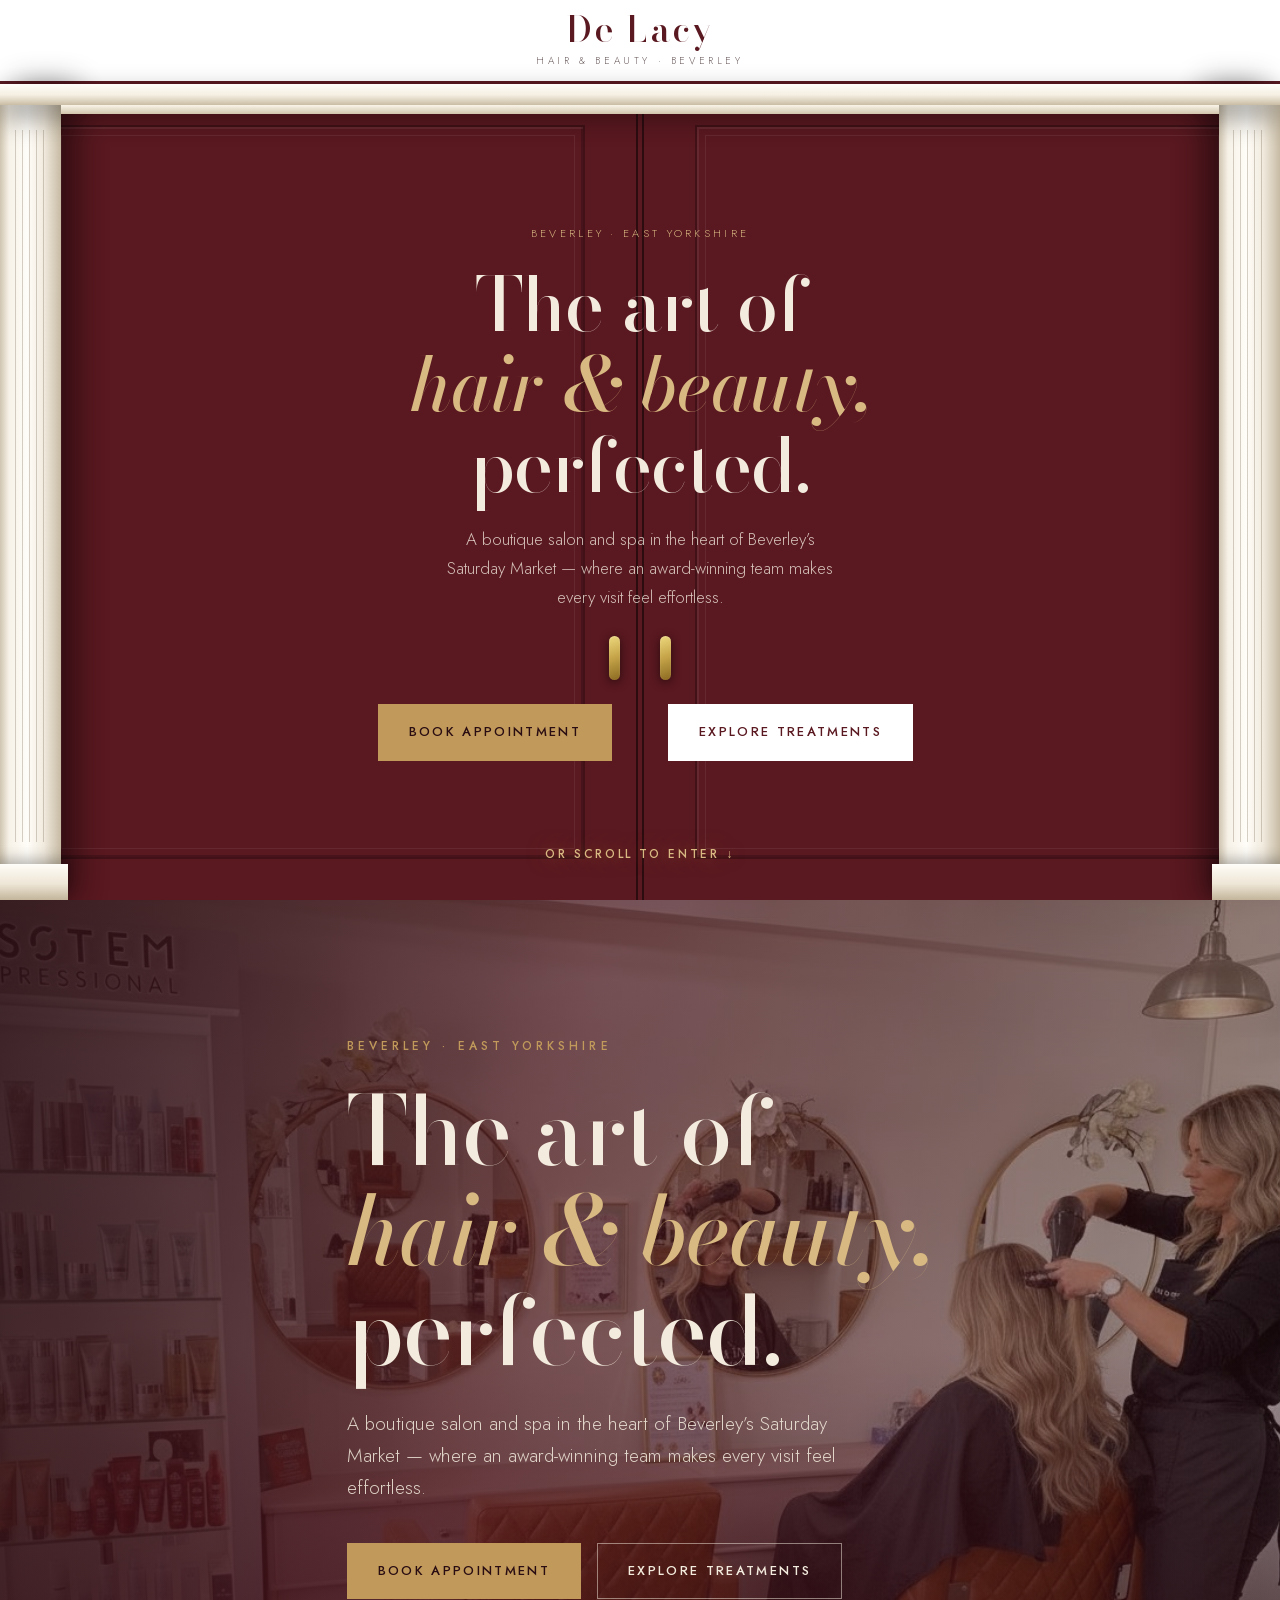
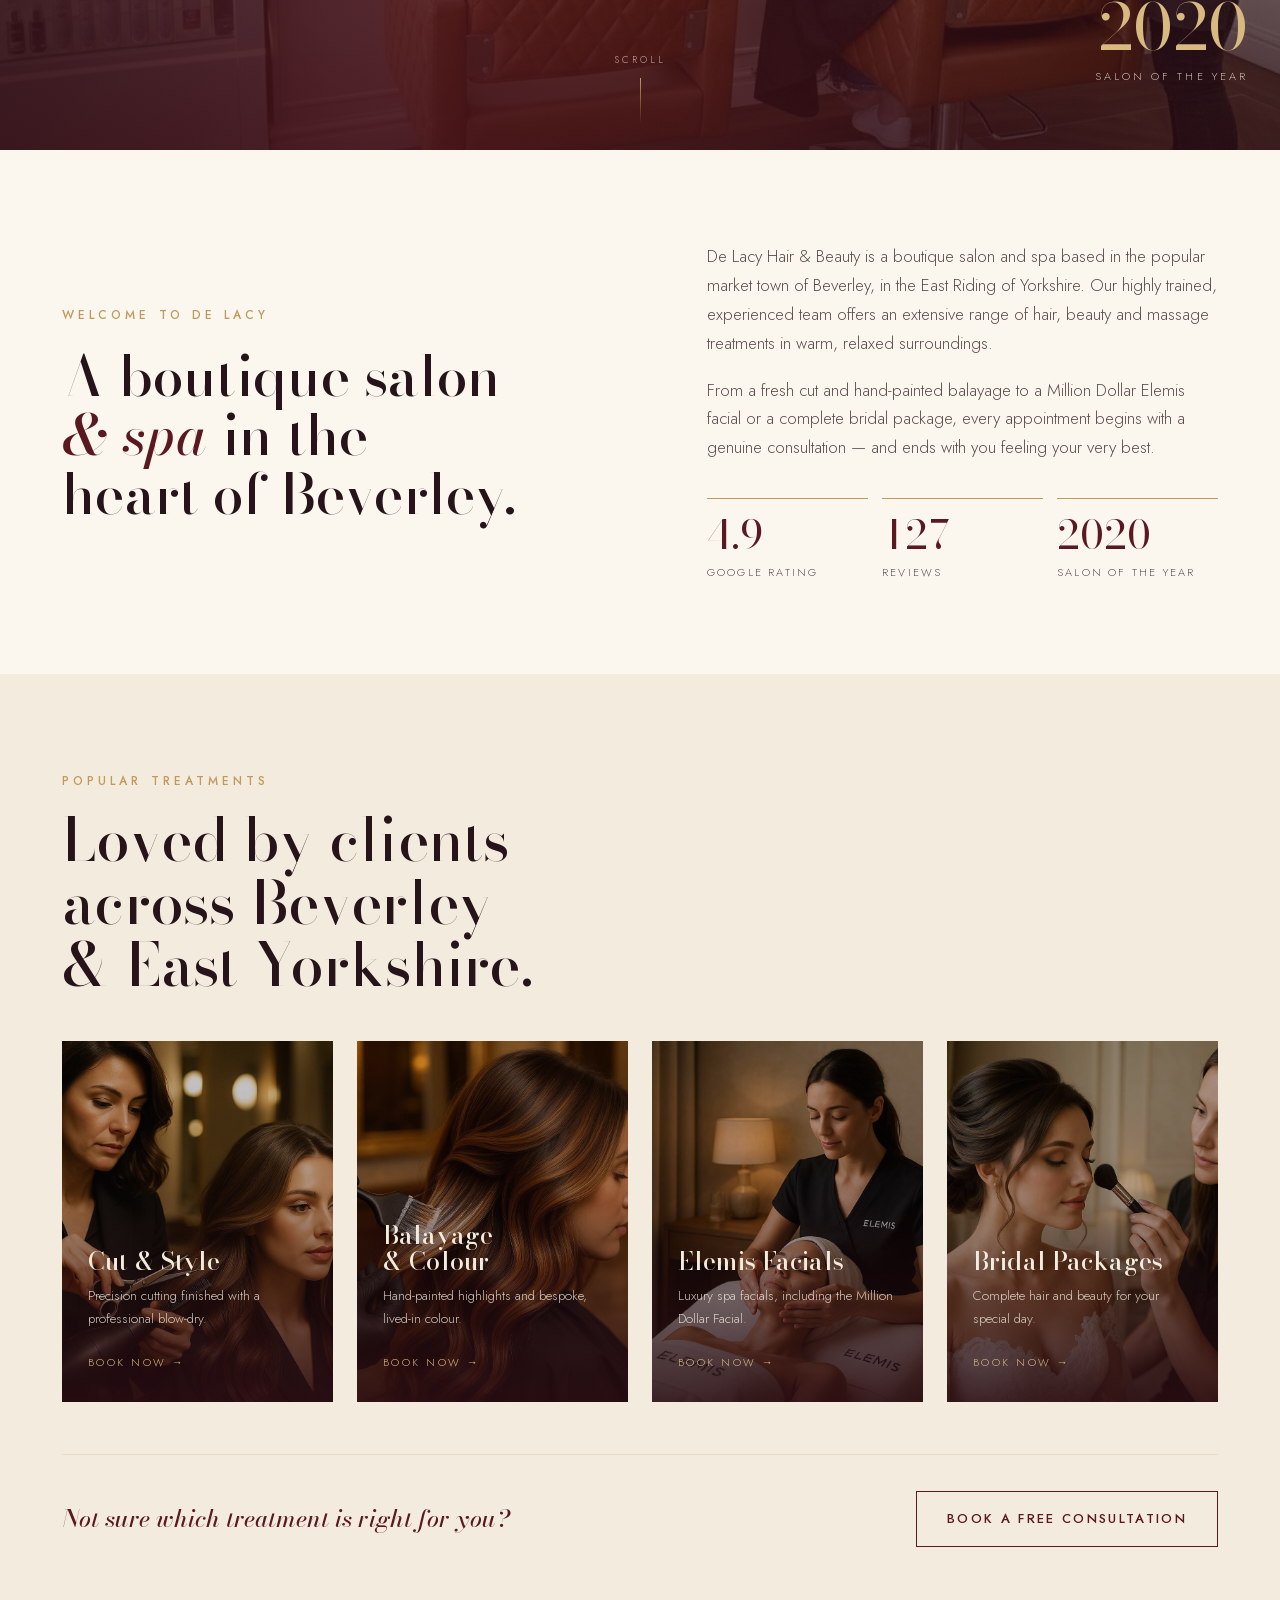
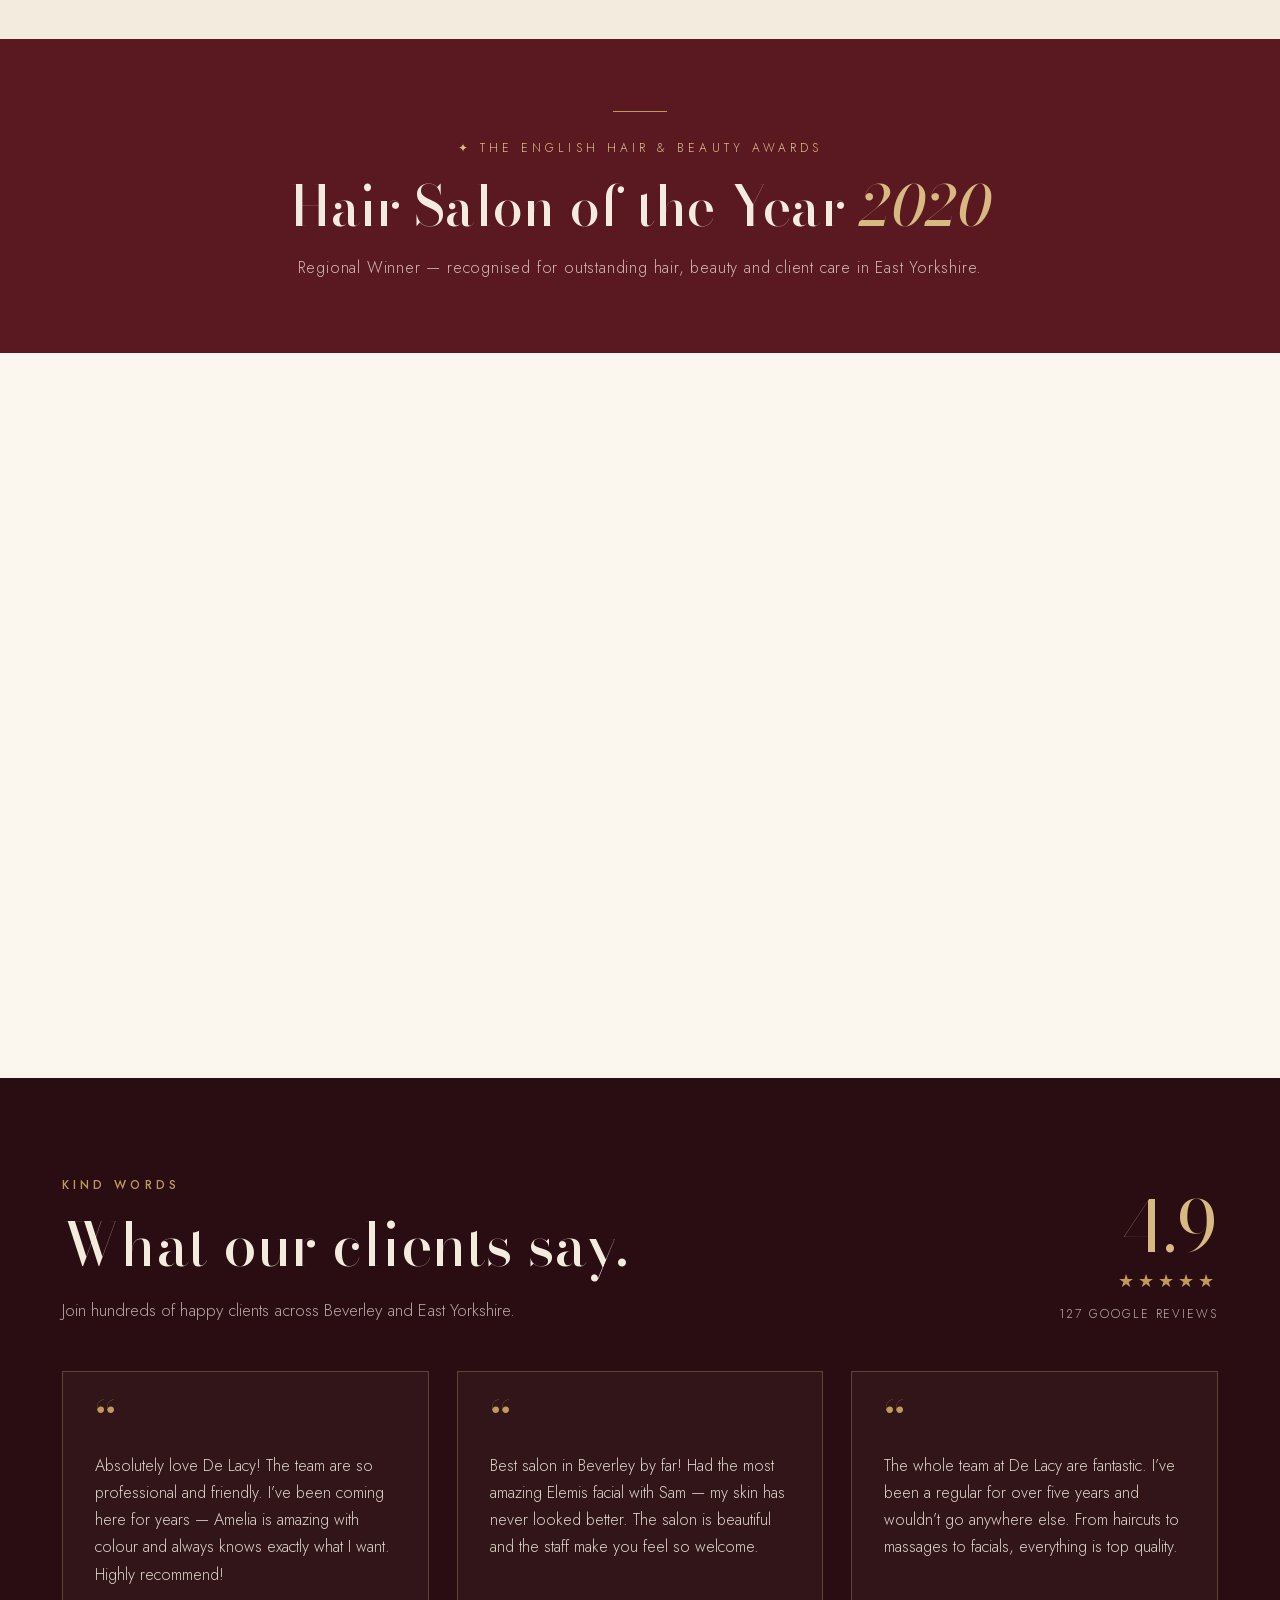
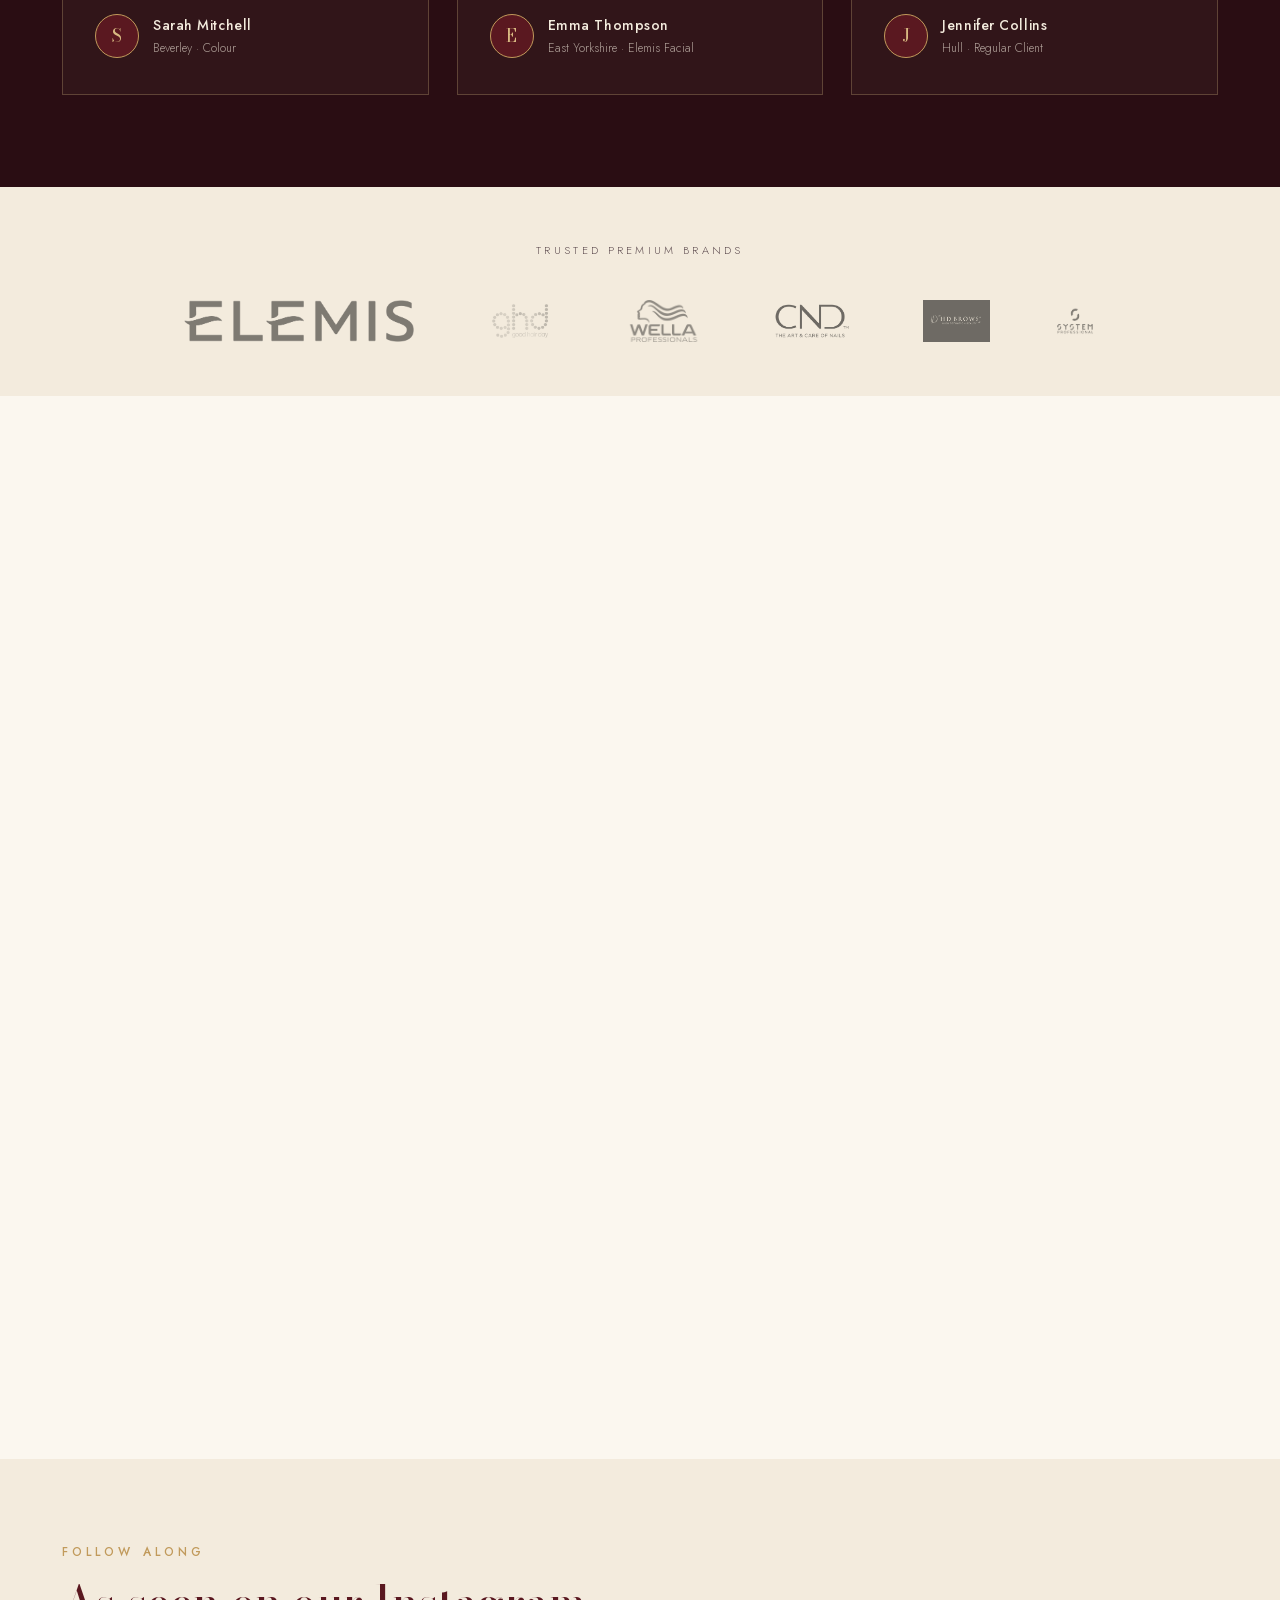
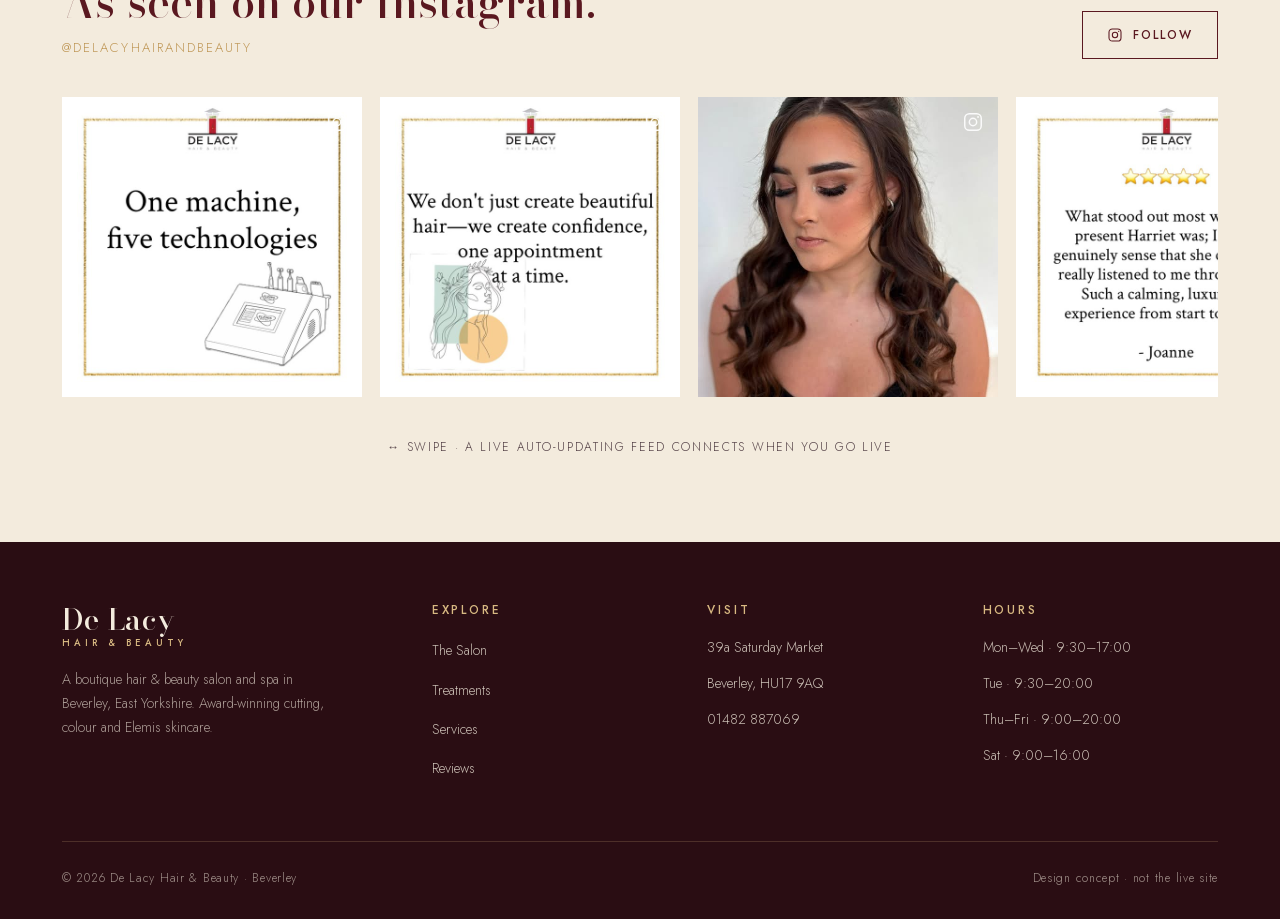
==== index.html @ 59337830 "Door intro: white doorcase + scroll-scrubbed opening Add a painted timber doorcase around the entran" ====
<!DOCTYPE html>
<html lang="en">
<head>
<meta charset="utf-8">
<meta name="viewport" content="width=device-width, initial-scale=1">
<meta name="robots" content="noindex, nofollow">
<title>De Lacy — Award-Winning Hair &amp; Beauty Salon in Beverley</title>
<meta name="description" content="De Lacy Hair & Beauty is a boutique salon and spa in Beverley, East Yorkshire — award-winning cutting, colour, Elemis facials, massage and bridal.">
<link rel="icon" type="image/svg+xml" href="data:image/svg+xml,%3Csvg xmlns='http://www.w3.org/2000/svg' viewBox='0 0 64 64'%3E%3Crect width='64' height='64' rx='8' fill='%235a1820'/%3E%3Ctext x='32' y='46' font-family='Georgia%2C serif' font-size='32' font-weight='500' fill='%23f3ebdd' text-anchor='middle' letter-spacing='1'%3EDL%3C/text%3E%3C/svg%3E">
<link rel="stylesheet" href="fonts.css">
<!-- Analytics: paste the salon's GA4 Measurement ID below to go live. Book-click events fire regardless. -->
<script>
  window.GA_MEASUREMENT_ID = ""; /* e.g. "G-XXXXXXXXXX" */
  window.dataLayer = window.dataLayer || [];
  function gtag(){dataLayer.push(arguments);}
  if (window.GA_MEASUREMENT_ID){
    var s=document.createElement('script');s.async=true;
    s.src='https://www.googletagmanager.com/gtag/js?id='+window.GA_MEASUREMENT_ID;
    document.head.appendChild(s);
    gtag('js', new Date()); gtag('config', window.GA_MEASUREMENT_ID);
  }
</script>
<style>
:root{
  --wine:#5a1820;
  --wine-deep:#2a0d13;
  --wine-mid:#47141b;
  --ivory:#f3ebdd;
  --ivory-deep:#e9dcc8;
  --gold:#c19a5b;
  --gold-soft:#d8b982;
  --rose:#cf9f95;
  --ink:#26141a;
  --ink-soft:#5c4a4e;
  --paper:#fbf7ef;
  --serif:"Bodoni Moda", Georgia, serif;
  --sans:"Jost", "Helvetica Neue", Arial, sans-serif;
  --wrap:1220px;
}
*{box-sizing:border-box;margin:0;padding:0}
html{scroll-behavior:smooth}
body{
  font-family:var(--sans);
  background:var(--paper);
  color:var(--ink);
  font-weight:300;
  line-height:1.7;
  -webkit-font-smoothing:antialiased;
  overflow-x:hidden;
}
img{display:block;max-width:100%}
a{color:inherit;text-decoration:none}
h1,h2,h3,h4{font-family:var(--serif);font-weight:500;line-height:1.06;text-wrap:balance;letter-spacing:.005em}
.wrap{max-width:var(--wrap);margin:0 auto;padding:0 32px}
.eyebrow{font-family:var(--sans);font-weight:500;font-size:12px;letter-spacing:.34em;text-transform:uppercase;color:var(--gold)}
.rule{width:54px;height:1px;background:var(--gold);border:0}
.btn{
  display:inline-flex;align-items:center;gap:.6em;font-family:var(--sans);font-weight:500;
  font-size:13px;letter-spacing:.18em;text-transform:uppercase;padding:16px 30px;cursor:pointer;
  border:1px solid var(--gold);transition:transform .35s ease,background .35s ease,color .35s ease,box-shadow .35s ease;
}
.btn:hover{transform:translateY(-3px);box-shadow:0 14px 30px rgba(42,13,19,.22)}
.btn-gold{background:var(--gold);color:var(--wine-deep);border-color:var(--gold)}
.btn-gold:hover{background:var(--gold-soft)}
.btn-ghost{background:transparent;color:var(--ivory);border-color:rgba(243,235,221,.5)}
.btn-ghost:hover{background:rgba(243,235,221,.1);border-color:var(--ivory)}
.btn-wine{background:transparent;color:var(--wine);border-color:var(--wine)}
.btn-wine:hover{background:var(--wine);color:var(--ivory)}

/* announcement */
.topbar{background:var(--wine-deep);color:var(--ivory);font-size:12px;letter-spacing:.16em;text-transform:uppercase;font-weight:400}
.topbar .wrap{display:flex;align-items:center;justify-content:space-between;height:40px;gap:20px;max-width:none}
.topbar .award{display:flex;align-items:center;gap:10px;color:var(--gold-soft);background:none;padding:0;text-align:left}
.topbar .sep{color:rgba(243,235,221,.35);font-size:10px}
.topbar a{color:var(--ivory);transition:color .3s}
.topbar a:hover{color:var(--gold-soft)}
.topbar .star{color:var(--gold)}
.topbar .award-short{display:none}

/* nav */
.nav{position:fixed;top:40px;left:0;right:0;z-index:60;transition:top .3s ease,background .4s ease,box-shadow .4s ease,padding .4s ease}
.nav .wrap{display:flex;align-items:center;justify-content:space-between;padding-top:22px;padding-bottom:22px;transition:padding .4s ease}
.brand{display:flex;flex-direction:column;line-height:1;color:var(--ivory);transition:color .4s ease}
.brand .name{font-family:var(--serif);font-weight:500;font-size:30px;letter-spacing:.02em}
.brand .sub{font-family:var(--sans);font-weight:500;font-size:9.5px;letter-spacing:.42em;text-transform:uppercase;margin-top:5px;color:var(--gold-soft)}
.nav-links{display:flex;align-items:center;gap:34px;list-style:none}
.nav-links a{font-family:var(--sans);font-weight:400;font-size:13px;letter-spacing:.14em;text-transform:uppercase;color:var(--ivory);position:relative;padding:4px 0;transition:color .3s}
.nav-links a::after{content:"";position:absolute;left:0;bottom:-2px;width:0;height:1px;background:var(--gold);transition:width .35s ease}
.nav-links a:hover{color:var(--gold-soft)}
.nav-links a:hover::after{width:100%}
.nav .book{padding:12px 24px;font-size:12px}
.nav.scrolled{top:0;background:var(--wine);box-shadow:0 8px 30px rgba(42,13,19,.28)}
.nav.scrolled .wrap{padding-top:14px;padding-bottom:14px}
.nav.scrolled .brand .name{font-size:24px}
.burger{display:none;flex-direction:column;gap:5px;background:none;border:0;cursor:pointer;padding:8px}
.burger span{width:26px;height:2px;background:var(--ivory);transition:.3s}

/* hero */
.hero{position:relative;min-height:100vh;display:flex;align-items:center;color:var(--ivory);overflow:hidden}
.hero-bg{position:absolute;inset:0;z-index:0}
/* no ken-burns: the door swing is the entrance, and a mid-zoom hero
   would not line up with the static backdrop behind the doors */
.hero-bg img{width:100%;height:100%;object-fit:cover}
.hero-bg::after{content:"";position:absolute;inset:0;background:
  linear-gradient(105deg, rgba(42,13,19,.9) 0%, rgba(74,20,27,.72) 40%, rgba(42,13,19,.35) 100%),
  linear-gradient(0deg, rgba(42,13,19,.7), rgba(42,13,19,0) 45%)}
.hero .wrap{position:relative;z-index:2;padding-top:120px;padding-bottom:90px}
.hero-inner{max-width:760px}
.hero .eyebrow{opacity:0;animation:up .9s .2s ease forwards}
.hero h1{font-size:clamp(46px,7.4vw,104px);font-weight:500;margin:22px 0 8px;letter-spacing:-.01em}
.hero h1 .it{font-style:italic;color:var(--gold-soft)}
.hero h1 span{display:block;opacity:0;animation:up 1s ease forwards}
.hero h1 span:nth-child(1){animation-delay:.35s}
.hero h1 span:nth-child(2){animation-delay:.5s}
.hero h1 span:nth-child(3){animation-delay:.65s}
.hero p.lead{font-size:19px;font-weight:300;max-width:520px;color:rgba(243,235,221,.86);margin-top:26px;opacity:0;animation:up 1s .85s ease forwards}
.hero-cta{display:flex;gap:16px;flex-wrap:wrap;margin-top:38px;opacity:0;animation:up 1s 1s ease forwards}
.hero-badge{position:absolute;right:0;bottom:64px;z-index:2;text-align:right;opacity:0;animation:up 1s 1.2s ease forwards}
.hero-badge .yr{font-family:var(--serif);font-size:64px;color:var(--gold-soft);line-height:1}
.hero-badge .lb{font-size:11px;letter-spacing:.28em;text-transform:uppercase;color:rgba(243,235,221,.8);margin-top:8px}
.scrollcue{position:absolute;left:50%;bottom:26px;transform:translateX(-50%);z-index:2;font-size:10px;letter-spacing:.3em;text-transform:uppercase;color:rgba(243,235,221,.7);display:flex;flex-direction:column;align-items:center;gap:10px}
.scrollcue i{width:1px;height:46px;background:linear-gradient(var(--gold),transparent);animation:pulse 2s infinite}
@keyframes up{from{opacity:0;transform:translateY(26px)}to{opacity:1;transform:none}}
@keyframes pulse{0%,100%{opacity:.3}50%{opacity:1}}

/* reveal */
.reveal{opacity:0;transform:translateY(34px);transition:opacity .9s cubic-bezier(.2,.7,.2,1),transform .9s cubic-bezier(.2,.7,.2,1)}
.reveal.in{opacity:1;transform:none}

/* sections */
section{position:relative}
.section{padding:92px 0}
.section-head{max-width:640px}
.section-head .eyebrow{display:inline-block;margin-bottom:18px}
.section-head h2{font-size:clamp(34px,4.6vw,60px)}
.section-head p{margin-top:20px;color:var(--ink-soft);font-size:17px}

/* intro */
.intro{background:var(--paper)}
.intro-grid{display:grid;grid-template-columns:1.05fr .95fr;gap:80px;align-items:center}
.intro-lead h2{font-size:clamp(32px,4.4vw,56px)}
.intro-lead h2 .it{font-style:italic;color:var(--wine)}
.intro-body p{color:var(--ink-soft);font-size:17px}
.intro-body p+p{margin-top:18px}
.stats{display:flex;gap:14px;margin-top:36px;flex-wrap:wrap}
.stat{flex:1;min-width:120px;border-top:1px solid var(--gold);padding-top:16px}
.stat .n{font-family:var(--serif);font-size:40px;color:var(--wine);line-height:1;font-variant-numeric:tabular-nums}
.stat .l{font-size:11px;letter-spacing:.2em;text-transform:uppercase;color:var(--ink-soft);margin-top:8px}

/* treatments */
.treatments{background:var(--ivory)}
.treat-grid{display:grid;grid-template-columns:repeat(4,1fr);gap:24px;margin-top:44px}
.tcard{position:relative;overflow:hidden;background:var(--wine-deep);aspect-ratio:3/4;display:flex;align-items:flex-end;color:var(--ivory)}
.tcard img{position:absolute;inset:0;width:100%;height:100%;object-fit:cover;transition:transform 1.1s cubic-bezier(.2,.7,.2,1),filter .6s;filter:brightness(.82)}
.tcard::after{content:"";position:absolute;inset:0;background:linear-gradient(0deg,rgba(42,13,19,.86) 0%,rgba(42,13,19,.15) 55%,rgba(42,13,19,.05) 100%)}
.tcard:hover img{transform:scale(1.07);filter:brightness(.92)}
.tcard .tc-body{position:relative;z-index:2;padding:28px 26px;width:100%}
.tcard h3{font-size:25px;font-weight:500}
.tcard p{font-size:13.5px;color:rgba(243,235,221,.8);margin:10px 0 16px;font-weight:300}
.tcard .more{font-size:11px;letter-spacing:.22em;text-transform:uppercase;color:var(--gold-soft);display:inline-flex;align-items:center;gap:8px;transition:gap .3s}
.tcard:hover .more{gap:14px}
.treat-foot{margin-top:52px;display:flex;align-items:center;justify-content:space-between;gap:24px;flex-wrap:wrap;border-top:1px solid var(--ivory-deep);padding-top:36px}
.treat-foot p{font-family:var(--serif);font-style:italic;font-size:24px;color:var(--wine)}

/* award band */
.award{background:var(--wine);color:var(--ivory);text-align:center;padding:72px 0}
.award .rule{margin:0 auto 26px}
.award .trophy{font-size:12px;letter-spacing:.34em;text-transform:uppercase;color:var(--gold-soft)}
.award h2{font-size:clamp(30px,4.4vw,54px);margin:20px auto 18px;max-width:900px}
.award h2 .it{font-style:italic;color:var(--gold-soft)}
.award .sub{color:rgba(243,235,221,.78);letter-spacing:.05em}

/* services menu */
.menu{background:var(--paper)}
.menu-grid{display:grid;grid-template-columns:repeat(3,1fr);gap:56px;margin-top:60px}
.mcol h3{font-size:26px;color:var(--wine);padding-bottom:18px;border-bottom:1px solid var(--gold)}
.mcol ul{list-style:none;margin-top:22px;display:flex;flex-direction:column;gap:16px}
.mcol li{display:flex;justify-content:space-between;gap:16px;align-items:baseline;font-size:15.5px;color:var(--ink)}
.mcol li span:first-child{font-weight:400}
.mcol li .desc{color:var(--ink-soft);font-size:13px;font-weight:300;text-align:right;max-width:180px}

/* reviews */
.reviews{background:var(--wine-deep);color:var(--ivory);overflow:hidden}
.reviews .section-head p{color:rgba(243,235,221,.7)}
.rev-top{display:flex;justify-content:space-between;align-items:flex-end;gap:30px;flex-wrap:wrap}
.rating{text-align:right;flex-shrink:0}
.rating .score{font-family:var(--serif);font-size:70px;color:var(--gold-soft);line-height:1;font-variant-numeric:tabular-nums}
.rating .stars{color:var(--gold);letter-spacing:4px;font-size:18px;margin-top:4px}
.rating .from{font-size:12px;letter-spacing:.16em;text-transform:uppercase;color:rgba(243,235,221,.7);margin-top:8px}
.rev-grid{display:grid;grid-template-columns:repeat(3,1fr);gap:28px;margin-top:46px}
.review{border:1px solid rgba(216,185,130,.28);padding:36px 32px;background:rgba(243,235,221,.03);display:flex;flex-direction:column}
.review .q{font-family:var(--serif);font-size:52px;color:var(--gold);line-height:.5;height:26px}
.review p{font-size:16px;color:rgba(243,235,221,.9);font-weight:300;flex:1;margin-top:18px}
.review .who{margin-top:26px;display:flex;align-items:center;gap:14px}
.review .who .init{width:44px;height:44px;border-radius:50%;background:var(--wine);border:1px solid var(--gold);display:flex;align-items:center;justify-content:center;font-family:var(--serif);color:var(--gold-soft);font-size:18px}
.review .who .nm{font-weight:500;font-size:14px;letter-spacing:.04em}
.review .who .mt{font-size:12px;color:rgba(243,235,221,.6)}

/* brands */
.brands{background:var(--ivory);padding:54px 0}
.brands .lbl{text-align:center;font-size:11px;letter-spacing:.3em;text-transform:uppercase;color:var(--ink-soft);margin-bottom:40px}
.brand-row{display:flex;align-items:center;justify-content:center;gap:64px;flex-wrap:wrap}
.brand-row img{height:42px;width:auto;object-fit:contain;filter:grayscale(1);opacity:.55;transition:opacity .4s,filter .4s;mix-blend-mode:multiply}
.brand-row img:hover{filter:grayscale(0);opacity:1}

/* visit */
.visit{background:var(--paper)}
.visit-grid{display:grid;grid-template-columns:1fr 1fr;gap:0;border:1px solid var(--ivory-deep)}
.visit-info{padding:64px}
.visit-info h2{font-size:clamp(30px,4vw,50px);color:var(--wine)}
.hours{margin-top:34px;display:flex;flex-direction:column;gap:0}
.hours .row{display:flex;justify-content:space-between;padding:13px 0;border-bottom:1px solid var(--ivory-deep);font-size:15px}
.hours .row .d{font-weight:400}
.hours .row .t{color:var(--ink-soft);font-variant-numeric:tabular-nums}
.hours .row.closed .t{color:var(--rose)}
.contact-line{display:flex;gap:34px;flex-wrap:wrap;margin:30px 0 34px}
.contact-line .ci .k{font-size:11px;letter-spacing:.2em;text-transform:uppercase;color:var(--gold);margin-bottom:6px}
.contact-line .ci .v{font-size:16px}
.visit-map{position:relative;min-height:420px;overflow:hidden}
.visit-map img{position:absolute;inset:0;width:100%;height:100%;object-fit:cover;filter:saturate(.85)}
.visit-map .pin{position:absolute;inset:0;background:linear-gradient(0deg,rgba(42,13,19,.12),transparent 40%)}

/* footer */
.footer{background:var(--wine-deep);color:var(--ivory);padding:62px 0 30px}
.foot-grid{display:grid;grid-template-columns:1.4fr 1fr 1fr 1fr;gap:40px}
.footer .brand .name{color:var(--ivory)}
.footer .fdesc{color:rgba(243,235,221,.65);font-size:14px;max-width:280px;margin-top:20px}
.footer h4{font-family:var(--sans);font-weight:500;font-size:12px;letter-spacing:.24em;text-transform:uppercase;color:var(--gold-soft);margin-bottom:20px}
.footer ul{list-style:none;display:flex;flex-direction:column;gap:12px}
.footer ul a,.footer .fcontact div{font-size:14px;color:rgba(243,235,221,.8);transition:color .3s}
.footer ul a:hover{color:var(--gold-soft)}
.footer .fcontact div{margin-bottom:12px}
.foot-bottom{margin-top:60px;padding-top:26px;border-top:1px solid rgba(216,185,130,.2);display:flex;justify-content:space-between;gap:16px;flex-wrap:wrap;font-size:12px;letter-spacing:.06em;color:rgba(243,235,221,.55)}

/* mobile drawer */
.drawer{position:fixed;inset:0;z-index:80;background:var(--wine-deep);display:flex;flex-direction:column;align-items:center;justify-content:center;gap:26px;transform:translateY(-100%);transition:transform .5s cubic-bezier(.7,0,.2,1);visibility:hidden}
.drawer.open{transform:none;visibility:visible}
.drawer a{font-family:var(--serif);font-size:30px;color:var(--ivory)}
.drawer a:hover{color:var(--gold-soft)}
.drawer .close{position:absolute;top:26px;right:28px;background:none;border:0;color:var(--ivory);font-size:34px;cursor:pointer;line-height:1}

@media(max-width:1024px){
  .intro-grid{grid-template-columns:1fr;gap:44px}
  .treat-grid{grid-template-columns:repeat(2,1fr)}
  .menu-grid{grid-template-columns:1fr;gap:40px}
  .rev-grid{grid-template-columns:1fr;max-width:560px}
  .visit-grid{grid-template-columns:1fr}
  .visit-map{min-height:320px}
  .foot-grid{grid-template-columns:1fr 1fr}
  .hero-badge{display:none}
}
@media(max-width:760px){
  .wrap{padding:0 22px}
  .section{padding:66px 0}
  .award{padding:58px 0}
  .treat-grid{margin-top:32px}
  .rev-grid{margin-top:34px}
  .menu-grid{margin-top:38px;gap:34px}
  .nav-links{display:none}
  .nav .book{display:none}
  .burger{display:flex}
  .topbar .wrap{height:40px;gap:12px}
  .topbar .award-full{display:none}
  .topbar .award-short{display:inline}
  .topbar .sep{display:none}
  .topbar .phone{display:none}
  .treat-grid{grid-template-columns:1fr;gap:18px}
  .tcard{aspect-ratio:4/3}
  .visit-info{padding:40px 26px}
  .rev-top{flex-direction:column;align-items:flex-start}
  .rating{text-align:left}
  .foot-grid{grid-template-columns:1fr 1fr;gap:32px}
  .hero .wrap{padding-top:150px}
}
/* instagram */
.insta{background:var(--ivory);padding:78px 0 84px;overflow:hidden}
.insta-head{display:flex;align-items:flex-end;justify-content:space-between;gap:24px;flex-wrap:wrap;margin-bottom:38px}
.insta-head h2{font-size:clamp(28px,3.6vw,44px);color:var(--wine)}
.insta-head .handle{display:block;font-size:13px;letter-spacing:.16em;text-transform:uppercase;color:var(--gold);margin-top:12px}
.insta-follow{display:inline-flex;align-items:center;gap:10px;font-size:12px;letter-spacing:.16em;text-transform:uppercase;font-weight:500;color:var(--wine);border:1px solid var(--wine);padding:13px 24px;transition:.35s}
.insta-follow:hover{background:var(--wine);color:var(--ivory);transform:translateY(-3px)}
.insta-track{display:flex;gap:18px;overflow-x:auto;scroll-snap-type:x mandatory;padding-bottom:14px;-webkit-overflow-scrolling:touch;scrollbar-width:none}
.insta-track::-webkit-scrollbar{display:none}
.ig-tile{position:relative;flex:0 0 300px;aspect-ratio:1;scroll-snap-align:start;overflow:hidden;background:var(--wine-deep)}
.ig-tile img{width:100%;height:100%;object-fit:cover;transition:transform 1s cubic-bezier(.2,.7,.2,1)}
.ig-tile:hover img{transform:scale(1.07)}
.ig-tile .ig-ov{position:absolute;inset:0;background:rgba(42,13,19,.55);color:var(--ivory);display:flex;align-items:center;justify-content:center;gap:22px;opacity:0;transition:opacity .35s;font-size:15px;font-weight:500;letter-spacing:.04em}
.ig-tile:hover .ig-ov{opacity:1}
.ig-tile .ig-ov span{display:inline-flex;align-items:center;gap:7px}
.ig-glyph{position:absolute;top:14px;right:14px;width:22px;height:22px;opacity:.9}
.insta-hint{text-align:center;font-size:12px;letter-spacing:.14em;text-transform:uppercase;color:var(--ink-soft);margin-top:26px}

/* floating booking */
.fab{position:fixed;right:26px;bottom:26px;z-index:70;display:inline-flex;align-items:center;gap:10px;background:var(--gold);color:var(--wine-deep);font-family:var(--sans);font-weight:500;font-size:13px;letter-spacing:.16em;text-transform:uppercase;padding:16px 26px;box-shadow:0 12px 34px rgba(42,13,19,.34);opacity:0;transform:translateY(24px);pointer-events:none;transition:opacity .4s ease,transform .4s ease,background .3s}
.fab.show{opacity:1;transform:none;pointer-events:auto}
.fab:hover{background:var(--gold-soft)}
.fab svg{width:17px;height:17px}
.mobile-bar{position:fixed;left:0;right:0;bottom:0;z-index:70;display:none;grid-template-columns:1fr 1fr;background:var(--wine-deep);box-shadow:0 -6px 24px rgba(42,13,19,.3);transform:translateY(100%);transition:transform .4s ease}
.mobile-bar.show{transform:none}
.mobile-bar a{display:flex;align-items:center;justify-content:center;gap:9px;padding:16px 8px;font-size:13px;letter-spacing:.14em;text-transform:uppercase;font-weight:500;color:var(--ivory)}
.mobile-bar a.book{background:var(--gold);color:var(--wine-deep)}
.mobile-bar a svg{width:16px;height:16px}

@media(max-width:760px){
  .fab{display:none}
  .mobile-bar{display:grid}
  .insta{padding:60px 0 70px}
  .ig-tile{flex-basis:240px}
}
@media(prefers-reduced-motion:reduce){
  *{animation:none!important}
  .reveal{opacity:1;transform:none;transition:none}
  .hero-bg img{transform:none}
}

/* ── DOOR INTRO ─────────────────────── */
#door-intro{position:fixed;inset:0;z-index:200;overflow:hidden;cursor:pointer;user-select:none;--jw:clamp(42px,4.8vw,72px)}
/* scroll stage — gives the door swing its scroll distance (0.9 screens) */
#di-stage{height:90vh}
/* offset by the 40px topbar so this box matches .hero exactly — otherwise the
   backdrop and the real hero are 40px apart and ghost during the final cross-fade */
.di-bg{position:absolute;top:40px;left:0;right:0;bottom:-40px;z-index:0;background:url(images/hero.jpg) center/cover no-repeat}
/* must stay identical to .hero-bg::after or the hand-off flickers */
.di-bg::after{content:"";position:absolute;inset:0;background:
  linear-gradient(105deg, rgba(42,13,19,.9) 0%, rgba(74,20,27,.72) 40%, rgba(42,13,19,.35) 100%),
  linear-gradient(0deg, rgba(42,13,19,.7), rgba(42,13,19,0) 45%)}
/* white transom */
.di-transom{position:absolute;top:0;left:0;right:0;height:84px;z-index:5;background:#fff;display:flex;align-items:center;justify-content:center;flex-direction:column;gap:4px;border-bottom:3px solid var(--wine);pointer-events:none}
.di-transom-name{font-family:var(--serif);font-size:clamp(22px,2.8vw,36px);font-weight:500;letter-spacing:.06em;color:var(--wine);line-height:1}
.di-transom-sub{font-family:var(--sans);font-size:10px;letter-spacing:.36em;text-transform:uppercase;color:#6b5c5c}
/* door panels */
/* no transition — scroll position drives the transform every frame */
.di-door{position:absolute;top:84px;height:calc(100% - 84px);z-index:2;width:50%;background:var(--wine);will-change:transform,filter}
.di-door-l{left:0;transform-origin:left center;border-right:4px solid rgba(0,0,0,.5)}
.di-door-r{right:0;transform-origin:right center;border-left:4px solid rgba(0,0,0,.5)}
/* door edge molding */
.di-face{position:absolute;inset:5% 8%;border:2px solid rgba(0,0,0,.28);box-shadow:inset 2px 2px 0 rgba(255,255,255,.07),inset -2px -2px 0 rgba(0,0,0,.2);pointer-events:none}
.di-face::after{content:'';position:absolute;inset:8px;border:1px solid rgba(255,255,255,.07)}
/* door handle — top set by JS to sit in the gap between paragraph and buttons */
.di-knob{position:absolute;top:65%;width:11px;height:44px;border-radius:6px;background:linear-gradient(160deg,#edd87e 0%,#c9a84c 45%,#8b6a22 100%);box-shadow:0 2px 10px rgba(0,0,0,.55),inset 0 1px 2px rgba(255,255,255,.2);transform:translateY(-50%);pointer-events:none}
.di-door-l .di-knob{right:16px}
.di-door-r .di-knob{left:16px}
/* painted timber doorcase — jambs down each side, moulded cornice over the top */
.di-jamb{position:absolute;top:84px;bottom:0;z-index:6;width:var(--jw);pointer-events:none;
  background:linear-gradient(90deg,#cfc4b0 0%,#f7f2e8 15%,#fffdf8 45%,#f1eade 72%,#c7bba4 100%)}
.di-jamb-l{left:0;box-shadow:16px 0 30px rgba(0,0,0,.45)}
.di-jamb-r{right:0;box-shadow:-16px 0 30px rgba(0,0,0,.45)}
.di-jamb::before{content:'';position:absolute;left:24%;right:24%;top:46px;bottom:58px;
  background:repeating-linear-gradient(90deg,rgba(116,100,78,.3) 0 1px,transparent 1px 7px)}
.di-jamb::after{content:'';position:absolute;left:-7px;right:-7px;bottom:0;height:36px;
  background:linear-gradient(#fffdf8,#eee6d6 55%,#c3b59b);box-shadow:0 -5px 14px rgba(0,0,0,.28)}
.di-cornice{position:absolute;top:84px;left:0;right:0;height:21px;z-index:7;pointer-events:none;
  background:linear-gradient(#fffdf8 0%,#f5efe3 52%,#cabda5 100%);
  box-shadow:0 11px 28px rgba(0,0,0,.45)}
.di-cornice::after{content:'';position:absolute;left:var(--jw);right:var(--jw);top:100%;height:9px;
  background:linear-gradient(#f9f4e9,#d2c5ac)}
/* seam — matches door panels so it doesn't cut through text */
.di-seam{position:absolute;left:50%;top:84px;bottom:0;width:4px;margin-left:-2px;z-index:3;background:var(--wine);pointer-events:none}
/* hero content on door */
.di-content{position:absolute;top:84px;left:0;right:0;bottom:0;z-index:4;display:flex;align-items:center;justify-content:center;padding:32px 24px}
.di-content-inner{text-align:center;max-width:680px;width:100%}
.di-eyebrow-d{font-family:var(--sans);font-size:11px;letter-spacing:.3em;text-transform:uppercase;color:var(--gold-soft);display:block;margin-bottom:22px}
.di-h1{font-family:var(--serif);font-size:clamp(38px,5.8vw,78px);font-weight:500;line-height:1.08;color:var(--ivory);margin:0 0 20px;letter-spacing:-.01em}
.di-h1 .it{font-style:italic;color:var(--gold-soft)}
.di-lead-d{font-size:clamp(14px,1.4vw,17px);font-weight:300;color:rgba(243,235,221,.8);max-width:400px;margin:0 auto 92px;line-height:1.72}
.di-cta{display:flex;gap:14px;justify-content:center;flex-wrap:wrap}
.di-cta .btn-white{background:#fff;color:var(--wine);border-color:#fff}
.di-cta .btn-white:hover{background:rgba(255,255,255,.9);transform:translateY(-3px)}
/* scroll hint */
.di-scroll-hint{position:absolute;bottom:36px;left:50%;transform:translateX(-50%);z-index:6;color:var(--gold-soft);font-family:var(--sans);font-size:12px;font-weight:500;letter-spacing:.22em;text-transform:uppercase;white-space:nowrap;animation:diHint 2s ease-in-out infinite;pointer-events:none;text-shadow:0 0 20px rgba(201,168,76,.6)}
/* --f is the scrub fade factor; the keyframes would otherwise beat any inline opacity */
@keyframes diHint{0%,100%{opacity:calc(.2*var(--f,1))}50%{opacity:calc(.65*var(--f,1))}}
@media(min-width:761px){
  .di-cta{display:grid;grid-template-columns:1fr 1fr;column-gap:56px;max-width:none}
  .di-cta a:first-child{justify-self:end}
  .di-cta a:last-child{justify-self:start}
}
@media(max-width:760px){
  #door-intro{--jw:18px}
  .di-transom{height:70px}
  .di-door{top:70px;height:calc(100% - 70px)}
  .di-seam{top:70px}
  .di-jamb,.di-cornice{top:70px}
  .di-jamb::before{left:20%;right:20%;top:34px;bottom:40px;background-size:5px 100%}
  .di-jamb::after{height:26px}
  .di-cornice{height:15px}
  .di-content{top:70px;padding:24px 20px}
  .di-cta{flex-direction:column;align-items:center}
}
</style>
</head>
<body>

<div id="di-stage" aria-hidden="true"></div>

<div id="door-intro" tabindex="0" role="button" aria-label="Click or scroll to enter De Lacy">
  <div class="di-bg"></div>
  <div class="di-transom">
    <div class="di-transom-name">De Lacy</div>
    <div class="di-transom-sub">Hair &amp; Beauty · Beverley</div>
  </div>
  <div class="di-door di-door-l">
    <div class="di-face"></div>
    <div class="di-knob"></div>
  </div>
  <div class="di-door di-door-r">
    <div class="di-face"></div>
    <div class="di-knob"></div>
  </div>
  <div class="di-seam"></div>
  <div class="di-jamb di-jamb-l"></div>
  <div class="di-jamb di-jamb-r"></div>
  <div class="di-cornice"></div>
  <div class="di-content">
    <div class="di-content-inner">
      <span class="di-eyebrow-d">Beverley · East Yorkshire</span>
      <h1 class="di-h1">The art of<br><span class="it">hair &amp; beauty,</span><br>perfected.</h1>
      <p class="di-lead-d">A boutique salon and spa in the heart of Beverley&rsquo;s Saturday Market &mdash; where an award-winning team makes every visit feel effortless.</p>
      <div class="di-cta">
        <a href="#top" class="btn btn-gold" id="di-book-btn">Book Appointment</a>
        <a href="#top" class="btn btn-white" id="di-explore-btn">Explore Treatments</a>
      </div>
    </div>
  </div>
  <div class="di-scroll-hint">or scroll to enter &darr;</div>
</div>

<div class="topbar">
  <div class="wrap">
    <span class="award">
      <span class="star">✦</span>
      <span class="award-full">Hair Salon of the Year 2020 &mdash; English Hair &amp; Beauty Awards</span>
      <span class="award-short">Salon of the Year 2020</span>
    </span>
    <span class="sep">·</span>
    <a class="phone" href="tel:01482887069">01482 887069</a>
  </div>
</div>

<nav class="nav" id="nav">
  <div class="wrap">
    <a href="#top" class="brand">
      <span class="name">De Lacy</span>
      <span class="sub">Hair &amp; Beauty</span>
    </a>
    <ul class="nav-links">
      <li><a href="#intro">The Salon</a></li>
      <li><a href="#treatments">Treatments</a></li>
      <li><a href="#menu">Services</a></li>
      <li><a href="#reviews">Reviews</a></li>
      <li><a href="#visit">Visit</a></li>
    </ul>
    <a href="https://delacysalons.co.uk/" target="_blank" rel="noopener" class="btn btn-gold book">Book Appointment</a>
    <button class="burger" id="burger" aria-label="Open menu"><span></span><span></span><span></span></button>
  </div>
</nav>

<div class="drawer" id="drawer">
  <button class="close" id="drawerClose" aria-label="Close menu">&times;</button>
  <a href="#intro">The Salon</a>
  <a href="#treatments">Treatments</a>
  <a href="#menu">Services</a>
  <a href="#reviews">Reviews</a>
  <a href="#visit">Visit</a>
  <a href="https://delacysalons.co.uk/" target="_blank" rel="noopener" style="color:var(--gold-soft)">Book Appointment</a>
</div>

<header class="hero" id="top">
  <div class="hero-bg"><img src="images/hero.jpg" alt="Inside De Lacy Hair & Beauty salon in Beverley"></div>
  <div class="wrap">
    <div class="hero-inner">
      <span class="eyebrow">Beverley · East Yorkshire</span>
      <h1>
        <span>The art of</span>
        <span><span class="it">hair &amp; beauty,</span></span>
        <span>perfected.</span>
      </h1>
      <p class="lead">A boutique salon and spa in the heart of Beverley&rsquo;s Saturday Market — where an award-winning team makes every visit feel effortless.</p>
      <div class="hero-cta">
        <a href="https://delacysalons.co.uk/" target="_blank" rel="noopener" class="btn btn-gold">Book Appointment</a>
        <a href="#treatments" class="btn btn-ghost">Explore Treatments</a>
      </div>
    </div>
  </div>
  <div class="hero-badge">
    <div class="wrap" style="padding:0 32px">
      <div class="yr">2020</div>
      <div class="lb">Salon of the Year</div>
    </div>
  </div>
  <div class="scrollcue">Scroll<i></i></div>
</header>

<section class="section intro" id="intro">
  <div class="wrap">
    <div class="intro-grid">
      <div class="intro-lead reveal">
        <span class="eyebrow">Welcome to De Lacy</span>
        <h2 style="margin-top:18px">A boutique salon <span class="it">&amp; spa</span> in the heart of Beverley.</h2>
      </div>
      <div class="intro-body reveal">
        <p>De Lacy Hair &amp; Beauty is a boutique salon and spa based in the popular market town of Beverley, in the East Riding of Yorkshire. Our highly trained, experienced team offers an extensive range of hair, beauty and massage treatments in warm, relaxed surroundings.</p>
        <p>From a fresh cut and hand-painted balayage to a Million Dollar Elemis facial or a complete bridal package, every appointment begins with a genuine consultation — and ends with you feeling your very best.</p>
        <div class="stats">
          <div class="stat"><div class="n" data-to="4.9" data-dec="1">4.9</div><div class="l">Google Rating</div></div>
          <div class="stat"><div class="n" data-to="127" data-suffix="">127</div><div class="l">Reviews</div></div>
          <div class="stat"><div class="n">2020</div><div class="l">Salon of the Year</div></div>
        </div>
      </div>
    </div>
  </div>
</section>

<section class="section treatments" id="treatments">
  <div class="wrap">
    <div class="section-head reveal">
      <span class="eyebrow">Popular Treatments</span>
      <h2>Loved by clients across Beverley &amp; East Yorkshire.</h2>
    </div>
    <div class="treat-grid">
      <a href="https://delacysalons.co.uk/" target="_blank" rel="noopener" class="tcard reveal">
        <img src="images/cut-style.jpg" alt="Cut and style">
        <div class="tc-body"><h3>Cut &amp; Style</h3><p>Precision cutting finished with a professional blow-dry.</p><span class="more">Book now →</span></div>
      </a>
      <a href="https://delacysalons.co.uk/" target="_blank" rel="noopener" class="tcard reveal">
        <img src="images/balayage.jpg" alt="Balayage and colour">
        <div class="tc-body"><h3>Balayage &amp; Colour</h3><p>Hand-painted highlights and bespoke, lived-in colour.</p><span class="more">Book now →</span></div>
      </a>
      <a href="https://delacysalons.co.uk/" target="_blank" rel="noopener" class="tcard reveal">
        <img src="images/facial.jpg" alt="Elemis facial">
        <div class="tc-body"><h3>Elemis Facials</h3><p>Luxury spa facials, including the Million Dollar Facial.</p><span class="more">Book now →</span></div>
      </a>
      <a href="https://delacysalons.co.uk/" target="_blank" rel="noopener" class="tcard reveal">
        <img src="images/bridal.jpg" alt="Bridal package">
        <div class="tc-body"><h3>Bridal Packages</h3><p>Complete hair and beauty for your special day.</p><span class="more">Book now →</span></div>
      </a>
    </div>
    <div class="treat-foot reveal">
      <p>Not sure which treatment is right for you?</p>
      <a href="https://delacysalons.co.uk/" target="_blank" rel="noopener" class="btn btn-wine">Book a Free Consultation</a>
    </div>
  </div>
</section>

<section class="award">
  <div class="wrap reveal">
    <hr class="rule">
    <div class="trophy">✦ The English Hair &amp; Beauty Awards</div>
    <h2>Hair Salon of the Year <span class="it">2020</span></h2>
    <p class="sub">Regional Winner — recognised for outstanding hair, beauty and client care in East Yorkshire.</p>
  </div>
</section>

<section class="section menu" id="menu">
  <div class="wrap">
    <div class="section-head reveal">
      <span class="eyebrow">The Menu</span>
      <h2>Everything under one roof.</h2>
      <p>A full range of hair, beauty and spa treatments delivered by specialists in each field.</p>
    </div>
    <div class="menu-grid">
      <div class="mcol reveal">
        <h3>Hair</h3>
        <ul>
          <li><span>Cut &amp; Blow Dry</span><span class="desc">Ladies &amp; gents</span></li>
          <li><span>Colour &amp; Balayage</span><span class="desc">Full, half &amp; freehand</span></li>
          <li><span>Highlights &amp; Toners</span><span class="desc">Wella &amp; System Pro</span></li>
          <li><span>Treatments</span><span class="desc">Olaplex &amp; conditioning</span></li>
          <li><span>Blow-Dry &amp; Styling</span><span class="desc">ghd finish</span></li>
        </ul>
      </div>
      <div class="mcol reveal">
        <h3>Beauty &amp; Spa</h3>
        <ul>
          <li><span>Elemis Facials</span><span class="desc">Incl. Million Dollar</span></li>
          <li><span>Massage</span><span class="desc">Relax &amp; deep tissue</span></li>
          <li><span>HD Brows</span><span class="desc">Shape &amp; tint</span></li>
          <li><span>Nails</span><span class="desc">CND Shellac</span></li>
          <li><span>Waxing &amp; Lashes</span><span class="desc">Finishing touches</span></li>
        </ul>
      </div>
      <div class="mcol reveal">
        <h3>Occasions</h3>
        <ul>
          <li><span>Bridal Hair</span><span class="desc">Trials &amp; the day</span></li>
          <li><span>Bridal Makeup</span><span class="desc">Elemis prep</span></li>
          <li><span>Packages</span><span class="desc">Hair &amp; beauty</span></li>
          <li><span>Gift Vouchers</span><span class="desc">Any occasion</span></li>
          <li><span>Group Bookings</span><span class="desc">Celebrations</span></li>
        </ul>
      </div>
    </div>
  </div>
</section>

<section class="section reviews" id="reviews">
  <div class="wrap">
    <div class="rev-top">
      <div class="section-head reveal">
        <span class="eyebrow">Kind Words</span>
        <h2>What our clients say.</h2>
        <p>Join hundreds of happy clients across Beverley and East Yorkshire.</p>
      </div>
      <div class="rating reveal">
        <div class="score" data-to="4.9" data-dec="1">4.9</div>
        <div class="stars">★★★★★</div>
        <div class="from">127 Google reviews</div>
      </div>
    </div>
    <div class="rev-grid">
      <div class="review reveal">
        <div class="q">&ldquo;</div>
        <p>Absolutely love De Lacy! The team are so professional and friendly. I&rsquo;ve been coming here for years — Amelia is amazing with colour and always knows exactly what I want. Highly recommend!</p>
        <div class="who"><span class="init">S</span><div><div class="nm">Sarah Mitchell</div><div class="mt">Beverley · Colour</div></div></div>
      </div>
      <div class="review reveal">
        <div class="q">&ldquo;</div>
        <p>Best salon in Beverley by far! Had the most amazing Elemis facial with Sam — my skin has never looked better. The salon is beautiful and the staff make you feel so welcome.</p>
        <div class="who"><span class="init">E</span><div><div class="nm">Emma Thompson</div><div class="mt">East Yorkshire · Elemis Facial</div></div></div>
      </div>
      <div class="review reveal">
        <div class="q">&ldquo;</div>
        <p>The whole team at De Lacy are fantastic. I&rsquo;ve been a regular for over five years and wouldn&rsquo;t go anywhere else. From haircuts to massages to facials, everything is top quality.</p>
        <div class="who"><span class="init">J</span><div><div class="nm">Jennifer Collins</div><div class="mt">Hull · Regular Client</div></div></div>
      </div>
    </div>
  </div>
</section>

<section class="brands">
  <div class="wrap reveal">
    <div class="lbl">Trusted Premium Brands</div>
    <div class="brand-row">
      <img src="images/b-elemis.png" alt="Elemis">
      <img src="images/b-ghd.png" alt="ghd">
      <img src="images/b-wella.png" alt="Wella">
      <img src="images/b-cnd.jpg" alt="CND">
      <img src="images/b-hdbrows.jpg" alt="HD Brows">
      <img src="images/b-sysprof.jpg" alt="System Professional">
    </div>
  </div>
</section>

<section class="section visit" id="visit">
  <div class="wrap">
    <div class="visit-grid reveal">
      <div class="visit-info">
        <span class="eyebrow">Visit Us</span>
        <h2 style="margin-top:16px">Find us in Saturday Market.</h2>
        <div class="contact-line">
          <div class="ci"><div class="k">Address</div><div class="v">39a Saturday Market,<br>Beverley, HU17 9AQ</div></div>
          <div class="ci"><div class="k">Call</div><div class="v"><a href="tel:01482887069">01482 887069</a></div></div>
        </div>
        <div class="hours">
          <div class="row"><span class="d">Monday</span><span class="t">9:30 – 17:00</span></div>
          <div class="row"><span class="d">Tuesday</span><span class="t">9:30 – 20:00</span></div>
          <div class="row"><span class="d">Wednesday</span><span class="t">9:30 – 17:00</span></div>
          <div class="row"><span class="d">Thursday</span><span class="t">9:00 – 20:00</span></div>
          <div class="row"><span class="d">Friday</span><span class="t">9:00 – 20:00</span></div>
          <div class="row"><span class="d">Saturday</span><span class="t">9:00 – 16:00</span></div>
          <div class="row closed"><span class="d">Sunday</span><span class="t">Closed</span></div>
        </div>
        <a href="https://delacysalons.co.uk/" target="_blank" rel="noopener" class="btn btn-wine" style="margin-top:34px">Book Appointment</a>
      </div>
      <a class="visit-map" href="https://maps.google.com/maps?q=39a+Saturday+Market,+Beverley,+HU17+9AQ" target="_blank" rel="noopener" aria-label="Open map">
        <img src="images/map.png" alt="Map of De Lacy Hair & Beauty, 39a Saturday Market, Beverley">
        <span class="pin"></span>
      </a>
    </div>
  </div>
</section>

<section class="insta" id="instagram">
  <div class="wrap">
    <div class="insta-head reveal">
      <div>
        <span class="eyebrow">Follow Along</span>
        <h2 style="margin-top:14px">As seen on our Instagram.</h2>
        <span class="handle">@delacyhairandbeauty</span>
      </div>
      <a class="insta-follow js-book-ignore" href="https://www.instagram.com/delacyhairandbeauty/" target="_blank" rel="noopener">
        <svg viewBox="0 0 24 24" width="16" height="16" fill="none" stroke="currentColor" stroke-width="1.6"><rect x="3" y="3" width="18" height="18" rx="5"/><circle cx="12" cy="12" r="4"/><circle cx="17.5" cy="6.5" r="1" fill="currentColor" stroke="none"/></svg>
        Follow
      </a>
    </div>
    <div class="insta-track reveal">
      <a class="ig-tile" href="https://www.instagram.com/delacyhairandbeauty/" target="_blank" rel="noopener"><img src="images/ig-1.jpg" alt="De Lacy Instagram post" loading="lazy"><span class="ig-ov"><span>View on Instagram</span></span><svg class="ig-glyph" viewBox="0 0 24 24" fill="none" stroke="#fff" stroke-width="1.6"><rect x="3" y="3" width="18" height="18" rx="5"/><circle cx="12" cy="12" r="4"/><circle cx="17.5" cy="6.5" r="1" fill="#fff" stroke="none"/></svg></a>
      <a class="ig-tile" href="https://www.instagram.com/delacyhairandbeauty/" target="_blank" rel="noopener"><img src="images/ig-2.jpg" alt="De Lacy Instagram post" loading="lazy"><span class="ig-ov"><span>View on Instagram</span></span><svg class="ig-glyph" viewBox="0 0 24 24" fill="none" stroke="#fff" stroke-width="1.6"><rect x="3" y="3" width="18" height="18" rx="5"/><circle cx="12" cy="12" r="4"/><circle cx="17.5" cy="6.5" r="1" fill="#fff" stroke="none"/></svg></a>
      <a class="ig-tile" href="https://www.instagram.com/delacyhairandbeauty/" target="_blank" rel="noopener"><img src="images/ig-3.jpg" alt="De Lacy Instagram post" loading="lazy"><span class="ig-ov"><span>View on Instagram</span></span><svg class="ig-glyph" viewBox="0 0 24 24" fill="none" stroke="#fff" stroke-width="1.6"><rect x="3" y="3" width="18" height="18" rx="5"/><circle cx="12" cy="12" r="4"/><circle cx="17.5" cy="6.5" r="1" fill="#fff" stroke="none"/></svg></a>
      <a class="ig-tile" href="https://www.instagram.com/delacyhairandbeauty/" target="_blank" rel="noopener"><img src="images/ig-4.jpg" alt="De Lacy Instagram post" loading="lazy"><span class="ig-ov"><span>View on Instagram</span></span><svg class="ig-glyph" viewBox="0 0 24 24" fill="none" stroke="#fff" stroke-width="1.6"><rect x="3" y="3" width="18" height="18" rx="5"/><circle cx="12" cy="12" r="4"/><circle cx="17.5" cy="6.5" r="1" fill="#fff" stroke="none"/></svg></a>
      <a class="ig-tile" href="https://www.instagram.com/delacyhairandbeauty/" target="_blank" rel="noopener"><img src="images/ig-5.jpg" alt="De Lacy Instagram post" loading="lazy"><span class="ig-ov"><span>View on Instagram</span></span><svg class="ig-glyph" viewBox="0 0 24 24" fill="none" stroke="#fff" stroke-width="1.6"><rect x="3" y="3" width="18" height="18" rx="5"/><circle cx="12" cy="12" r="4"/><circle cx="17.5" cy="6.5" r="1" fill="#fff" stroke="none"/></svg></a>
      <a class="ig-tile" href="https://www.instagram.com/delacyhairandbeauty/" target="_blank" rel="noopener"><img src="images/ig-6.jpg" alt="De Lacy Instagram post" loading="lazy"><span class="ig-ov"><span>View on Instagram</span></span><svg class="ig-glyph" viewBox="0 0 24 24" fill="none" stroke="#fff" stroke-width="1.6"><rect x="3" y="3" width="18" height="18" rx="5"/><circle cx="12" cy="12" r="4"/><circle cx="17.5" cy="6.5" r="1" fill="#fff" stroke="none"/></svg></a>
      <a class="ig-tile" href="https://www.instagram.com/delacyhairandbeauty/" target="_blank" rel="noopener"><img src="images/ig-7.jpg" alt="De Lacy Instagram post" loading="lazy"><span class="ig-ov"><span>View on Instagram</span></span><svg class="ig-glyph" viewBox="0 0 24 24" fill="none" stroke="#fff" stroke-width="1.6"><rect x="3" y="3" width="18" height="18" rx="5"/><circle cx="12" cy="12" r="4"/><circle cx="17.5" cy="6.5" r="1" fill="#fff" stroke="none"/></svg></a>
      <a class="ig-tile" href="https://www.instagram.com/delacyhairandbeauty/" target="_blank" rel="noopener"><img src="images/ig-8.jpg" alt="De Lacy Instagram post" loading="lazy"><span class="ig-ov"><span>View on Instagram</span></span><svg class="ig-glyph" viewBox="0 0 24 24" fill="none" stroke="#fff" stroke-width="1.6"><rect x="3" y="3" width="18" height="18" rx="5"/><circle cx="12" cy="12" r="4"/><circle cx="17.5" cy="6.5" r="1" fill="#fff" stroke="none"/></svg></a>
      <a class="ig-tile" href="https://www.instagram.com/delacyhairandbeauty/" target="_blank" rel="noopener"><img src="images/ig-9.jpg" alt="De Lacy Instagram post" loading="lazy"><span class="ig-ov"><span>View on Instagram</span></span><svg class="ig-glyph" viewBox="0 0 24 24" fill="none" stroke="#fff" stroke-width="1.6"><rect x="3" y="3" width="18" height="18" rx="5"/><circle cx="12" cy="12" r="4"/><circle cx="17.5" cy="6.5" r="1" fill="#fff" stroke="none"/></svg></a>
    </div>
    <p class="insta-hint">↔ Swipe · a live auto-updating feed connects when you go live</p>
  </div>
</section>

<footer class="footer">
  <div class="wrap">
    <div class="foot-grid">
      <div>
        <div class="brand"><span class="name">De Lacy</span><span class="sub">Hair &amp; Beauty</span></div>
        <p class="fdesc">A boutique hair &amp; beauty salon and spa in Beverley, East Yorkshire. Award-winning cutting, colour and Elemis skincare.</p>
      </div>
      <div>
        <h4>Explore</h4>
        <ul>
          <li><a href="#intro">The Salon</a></li>
          <li><a href="#treatments">Treatments</a></li>
          <li><a href="#menu">Services</a></li>
          <li><a href="#reviews">Reviews</a></li>
        </ul>
      </div>
      <div>
        <h4>Visit</h4>
        <div class="fcontact">
          <div>39a Saturday Market</div>
          <div>Beverley, HU17 9AQ</div>
          <div><a href="tel:01482887069">01482 887069</a></div>
        </div>
      </div>
      <div>
        <h4>Hours</h4>
        <div class="fcontact">
          <div>Mon–Wed · 9:30–17:00</div>
          <div>Tue · 9:30–20:00</div>
          <div>Thu–Fri · 9:00–20:00</div>
          <div>Sat · 9:00–16:00</div>
        </div>
      </div>
    </div>
    <div class="foot-bottom">
      <span>© <span id="yr"></span> De Lacy Hair &amp; Beauty · Beverley</span>
      <span>Design concept · not the live site</span>
    </div>
  </div>
</footer>

<a href="https://delacysalons.co.uk/" target="_blank" rel="noopener" class="fab" id="fab" data-book="floating-button">
  <svg viewBox="0 0 24 24" fill="none" stroke="currentColor" stroke-width="1.7"><rect x="3" y="4.5" width="18" height="16" rx="2"/><path d="M3 9h18M8 2.5v4M16 2.5v4"/></svg>
  Book
</a>
<div class="mobile-bar" id="mbar">
  <a href="tel:01482887069" data-book="mobile-call"><svg viewBox="0 0 24 24" fill="none" stroke="currentColor" stroke-width="1.7"><path d="M4 4h4l2 5-2.5 1.5a11 11 0 0 0 5 5L20 13l1 4v3a1 1 0 0 1-1 1A16 16 0 0 1 3 5a1 1 0 0 1 1-1z"/></svg>Call</a>
  <a href="https://delacysalons.co.uk/" target="_blank" rel="noopener" class="book" data-book="mobile-bar"><svg viewBox="0 0 24 24" fill="none" stroke="currentColor" stroke-width="1.7"><rect x="3" y="4.5" width="18" height="16" rx="2"/><path d="M3 9h18M8 2.5v4M16 2.5v4"/></svg>Book Now</a>
</div>

<script>
(function(){
  // Door intro
  var door=document.getElementById('door-intro');
  if(door){
    var stage=document.getElementById('di-stage');
    var doorL=door.querySelector('.di-door-l'), doorR=door.querySelector('.di-door-r');
    var seam=door.querySelector('.di-seam'), content=door.querySelector('.di-content');
    var transom=door.querySelector('.di-transom'), hint=door.querySelector('.di-scroll-hint');
    var reduced=window.matchMedia&&window.matchMedia('(prefers-reduced-motion:reduce)').matches;

    if(reduced){
      // no swing to scrub — drop the stage and the overlay, land straight on the page
      stage.style.height='0';
      door.style.display='none';
    }else{
      if('scrollRestoration' in history) history.scrollRestoration='manual';

      var H=1, ticking=false;
      function measure(){ H=Math.max(1, stage.offsetHeight); }
      function clamp(v,a,b){ return v<a?a:(v>b?b:v); }
      // quad, not cubic: on a scrub the finger sets the timing, so a steep
      // ease-in reads as the doors ignoring you for the first third
      function ease(t){ return t<.5 ? 2*t*t : 1-Math.pow(-2*t+2,2)/2; }

      function render(){
        ticking=false;
        var p=clamp(window.scrollY/H,0,1), e=ease(p), a=e*105;
        doorL.style.transform='perspective(1400px) rotateY('+(-a)+'deg)';
        doorR.style.transform='perspective(1400px) rotateY('+a+'deg)';
        doorL.style.filter=doorR.style.filter='brightness('+(1-e*0.35)+')';
        seam.style.opacity    = clamp(1-p/0.12,0,1);
        content.style.opacity = clamp(1-p/0.35,0,1);
        transom.style.opacity = clamp(1-(p-0.65)/0.35,0,1);
        door.style.opacity    = clamp(1-(p-0.88)/0.12,0,1);
        // the hint keeps its pulse animation, so fade it through the keyframe factor
        if(hint) hint.style.setProperty('--f', clamp(1-p/0.20,0,1));
        // visibility, not display — the overlay has to come back on the way up
        door.style.visibility = p>=1 ? 'hidden' : 'visible';
        door.style.pointerEvents = p>0.05 ? 'none' : 'auto';
      }
      function onScroll(){ if(!ticking){ ticking=true; requestAnimationFrame(render); } }

      window.addEventListener('scroll',onScroll,{passive:true});
      window.addEventListener('resize',function(){ measure(); onScroll(); });
      // rAF is paused in a background tab — resync on return
      document.addEventListener('visibilitychange',function(){ if(!document.hidden) onScroll(); });
      measure();
      window.scrollTo(0,0);
      render();

      // click / keyboard / Explore just drive the scroll — the scrub does the rest
      function openDoor(){ window.scrollTo({top:H,behavior:'smooth'}); }
      var bookBtn=document.getElementById('di-book-btn');
      var exploreBtn=document.getElementById('di-explore-btn');
      if(exploreBtn) exploreBtn.addEventListener('click',function(e){e.preventDefault();e.stopPropagation();openDoor();});
      if(bookBtn) bookBtn.addEventListener('click',function(e){e.stopPropagation();});
      door.addEventListener('click',openDoor);
      door.addEventListener('keydown',function(e){if(e.key==='Enter'||e.key===' '){e.preventDefault();openDoor();}});
    }

    // Position handles in the gap between paragraph and buttons
    function positionHandles(){
      var para=document.querySelector('.di-lead-d');
      var cta=document.querySelector('.di-cta');
      var doorL=document.querySelector('.di-door-l');
      if(!para||!cta||!doorL) return;
      var paraB=para.getBoundingClientRect().bottom;
      var ctaT=cta.getBoundingClientRect().top;
      var midY=(paraB+ctaT)/2;
      // never let the knob (44px tall) touch the buttons or the paragraph
      var half=22, pad=12;
      midY=Math.min(midY, ctaT-pad-half);
      midY=Math.max(midY, paraB+pad+half);
      var doorTop=doorL.getBoundingClientRect().top;
      document.querySelectorAll('.di-door .di-knob').forEach(function(k){k.style.top=(midY-doorTop)+'px';});
    }
    // measuring during a reflow clamps against a stale button position and drops the
    // knob onto the buttons — always wait for layout to settle first
    var phQueued=false;
    function queueHandles(){
      if(phQueued) return;
      phQueued=true;
      requestAnimationFrame(function(){ requestAnimationFrame(function(){
        phQueued=false; positionHandles();
      });});
    }
    positionHandles();
    queueHandles();
    window.addEventListener('resize',queueHandles);
    window.addEventListener('load',queueHandles);
    // fonts swap in after first paint and reflow the hero — re-measure once they land
    if(document.fonts&&document.fonts.ready) document.fonts.ready.then(queueHandles);
    // catch every other reflow (font metrics, viewport, orientation) at the source
    if(window.ResizeObserver){
      var ro=new ResizeObserver(queueHandles);
      ro.observe(document.querySelector('.di-content-inner'));
      ro.observe(document.querySelector('.di-cta'));
    }
  }

  var nav=document.getElementById('nav');
  // measured from the end of the door stage, or the nav arrives already condensed
  function navOffset(){ var s=document.getElementById('di-stage'); return s?s.offsetHeight:0; }
  function onScroll(){ nav.classList.toggle('scrolled', window.scrollY>navOffset()+60); }
  onScroll(); window.addEventListener('scroll',onScroll,{passive:true});

  var burger=document.getElementById('burger'), drawer=document.getElementById('drawer'), close=document.getElementById('drawerClose');
  if(burger){ burger.addEventListener('click',function(){drawer.classList.add('open');}); }
  if(close){ close.addEventListener('click',function(){drawer.classList.remove('open');}); }
  drawer.addEventListener('click',function(e){ if(e.target.tagName==='A') drawer.classList.remove('open'); });

  var reveals=[].slice.call(document.querySelectorAll('.reveal'));
  reveals.forEach(function(el){var row=el.parentElement;var sibs=[].slice.call(row.children).filter(function(c){return c.classList.contains('reveal');});var i=sibs.indexOf(el);if(i>0)el.style.transitionDelay=(i*0.1)+'s';});
  if('IntersectionObserver' in window){
    var io=new IntersectionObserver(function(es){es.forEach(function(e){if(e.isIntersecting){e.target.classList.add('in');io.unobserve(e.target);}});},{threshold:0.14,rootMargin:'0px 0px -6% 0px'});
    reveals.forEach(function(el){io.observe(el);});
    requestAnimationFrame(function(){reveals.forEach(function(el){if(el.getBoundingClientRect().top<window.innerHeight*0.92)el.classList.add('in');});});
  } else { reveals.forEach(function(el){el.classList.add('in');}); }

  function count(el){var to=parseFloat(el.getAttribute('data-to')),dec=+(el.getAttribute('data-dec')||0),d=1600,s=null;
    function step(ts){if(!s)s=ts;var p=Math.min((ts-s)/d,1),e=1-Math.pow(1-p,3),v=e*to;
      el.textContent=dec?v.toFixed(dec):Math.floor(v).toLocaleString();
      if(p<1)requestAnimationFrame(step);else el.textContent=dec?to.toFixed(dec):to.toLocaleString();}
    requestAnimationFrame(step);}
  var nums=[].slice.call(document.querySelectorAll('[data-to]'));
  if('IntersectionObserver' in window){
    var cio=new IntersectionObserver(function(es){es.forEach(function(e){if(e.isIntersecting){count(e.target);cio.unobserve(e.target);}});},{threshold:0.6});
    nums.forEach(function(n){cio.observe(n);});
  } else { nums.forEach(count); }

  // floating booking bar — appears once past the hero
  var fab=document.getElementById('fab'), mbar=document.getElementById('mbar');
  function fabToggle(){var show=window.scrollY>window.innerHeight*0.7;if(fab)fab.classList.toggle('show',show);if(mbar)mbar.classList.toggle('show',show);}
  fabToggle(); window.addEventListener('scroll',fabToggle,{passive:true});

  // booking conversion tracking — every "Book" tap fires a book_click event
  document.addEventListener('click',function(e){
    var a=e.target.closest('a[href*="delacysalons.co.uk"], a[href^="tel:"]'); if(!a) return;
    var where=a.getAttribute('data-book') || (a.closest('.tcard')?'treatment-card':(a.closest('#nav')?'nav':(a.closest('.hero')?'hero':'link')));
    var type=a.getAttribute('href').indexOf('tel:')===0?'call_click':'book_click';
    if(window.GA_MEASUREMENT_ID) gtag('event',type,{location:where});
    dataLayer.push({event:type,location:where});
    console.log('[De Lacy] '+type+' →', where);
  },true);

  document.getElementById('yr').textContent=new Date().getFullYear();
})();
</script>
</body>
</html>
---- fonts.css ----
@font-face {
  font-family: 'Bodoni Moda';
  font-style: italic;
  font-weight: 500;
  font-display: swap;
  src: url(fonts/BodoniModa-500i.woff2) format('woff2');
  unicode-range: U+0000-00FF, U+0131, U+0152-0153, U+02BB-02BC, U+02C6, U+02DA, U+02DC, U+0304, U+0308, U+0329, U+2000-206F, U+20AC, U+2122, U+2191, U+2193, U+2212, U+2215, U+FEFF, U+FFFD;
}
@font-face {
  font-family: 'Bodoni Moda';
  font-style: normal;
  font-weight: 400;
  font-display: swap;
  src: url(fonts/BodoniModa-400.woff2) format('woff2');
  unicode-range: U+0000-00FF, U+0131, U+0152-0153, U+02BB-02BC, U+02C6, U+02DA, U+02DC, U+0304, U+0308, U+0329, U+2000-206F, U+20AC, U+2122, U+2191, U+2193, U+2212, U+2215, U+FEFF, U+FFFD;
}
@font-face {
  font-family: 'Bodoni Moda';
  font-style: normal;
  font-weight: 500;
  font-display: swap;
  src: url(fonts/BodoniModa-500.woff2) format('woff2');
  unicode-range: U+0000-00FF, U+0131, U+0152-0153, U+02BB-02BC, U+02C6, U+02DA, U+02DC, U+0304, U+0308, U+0329, U+2000-206F, U+20AC, U+2122, U+2191, U+2193, U+2212, U+2215, U+FEFF, U+FFFD;
}
@font-face {
  font-family: 'Bodoni Moda';
  font-style: normal;
  font-weight: 600;
  font-display: swap;
  src: url(fonts/BodoniModa-600.woff2) format('woff2');
  unicode-range: U+0000-00FF, U+0131, U+0152-0153, U+02BB-02BC, U+02C6, U+02DA, U+02DC, U+0304, U+0308, U+0329, U+2000-206F, U+20AC, U+2122, U+2191, U+2193, U+2212, U+2215, U+FEFF, U+FFFD;
}
@font-face {
  font-family: 'Jost';
  font-style: normal;
  font-weight: 300;
  font-display: swap;
  src: url(fonts/Jost-300.woff2) format('woff2');
  unicode-range: U+0000-00FF, U+0131, U+0152-0153, U+02BB-02BC, U+02C6, U+02DA, U+02DC, U+0304, U+0308, U+0329, U+2000-206F, U+20AC, U+2122, U+2191, U+2193, U+2212, U+2215, U+FEFF, U+FFFD;
}
@font-face {
  font-family: 'Jost';
  font-style: normal;
  font-weight: 400;
  font-display: swap;
  src: url(fonts/Jost-400.woff2) format('woff2');
  unicode-range: U+0000-00FF, U+0131, U+0152-0153, U+02BB-02BC, U+02C6, U+02DA, U+02DC, U+0304, U+0308, U+0329, U+2000-206F, U+20AC, U+2122, U+2191, U+2193, U+2212, U+2215, U+FEFF, U+FFFD;
}
@font-face {
  font-family: 'Jost';
  font-style: normal;
  font-weight: 500;
  font-display: swap;
  src: url(fonts/Jost-500.woff2) format('woff2');
  unicode-range: U+0000-00FF, U+0131, U+0152-0153, U+02BB-02BC, U+02C6, U+02DA, U+02DC, U+0304, U+0308, U+0329, U+2000-206F, U+20AC, U+2122, U+2191, U+2193, U+2212, U+2215, U+FEFF, U+FFFD;
}
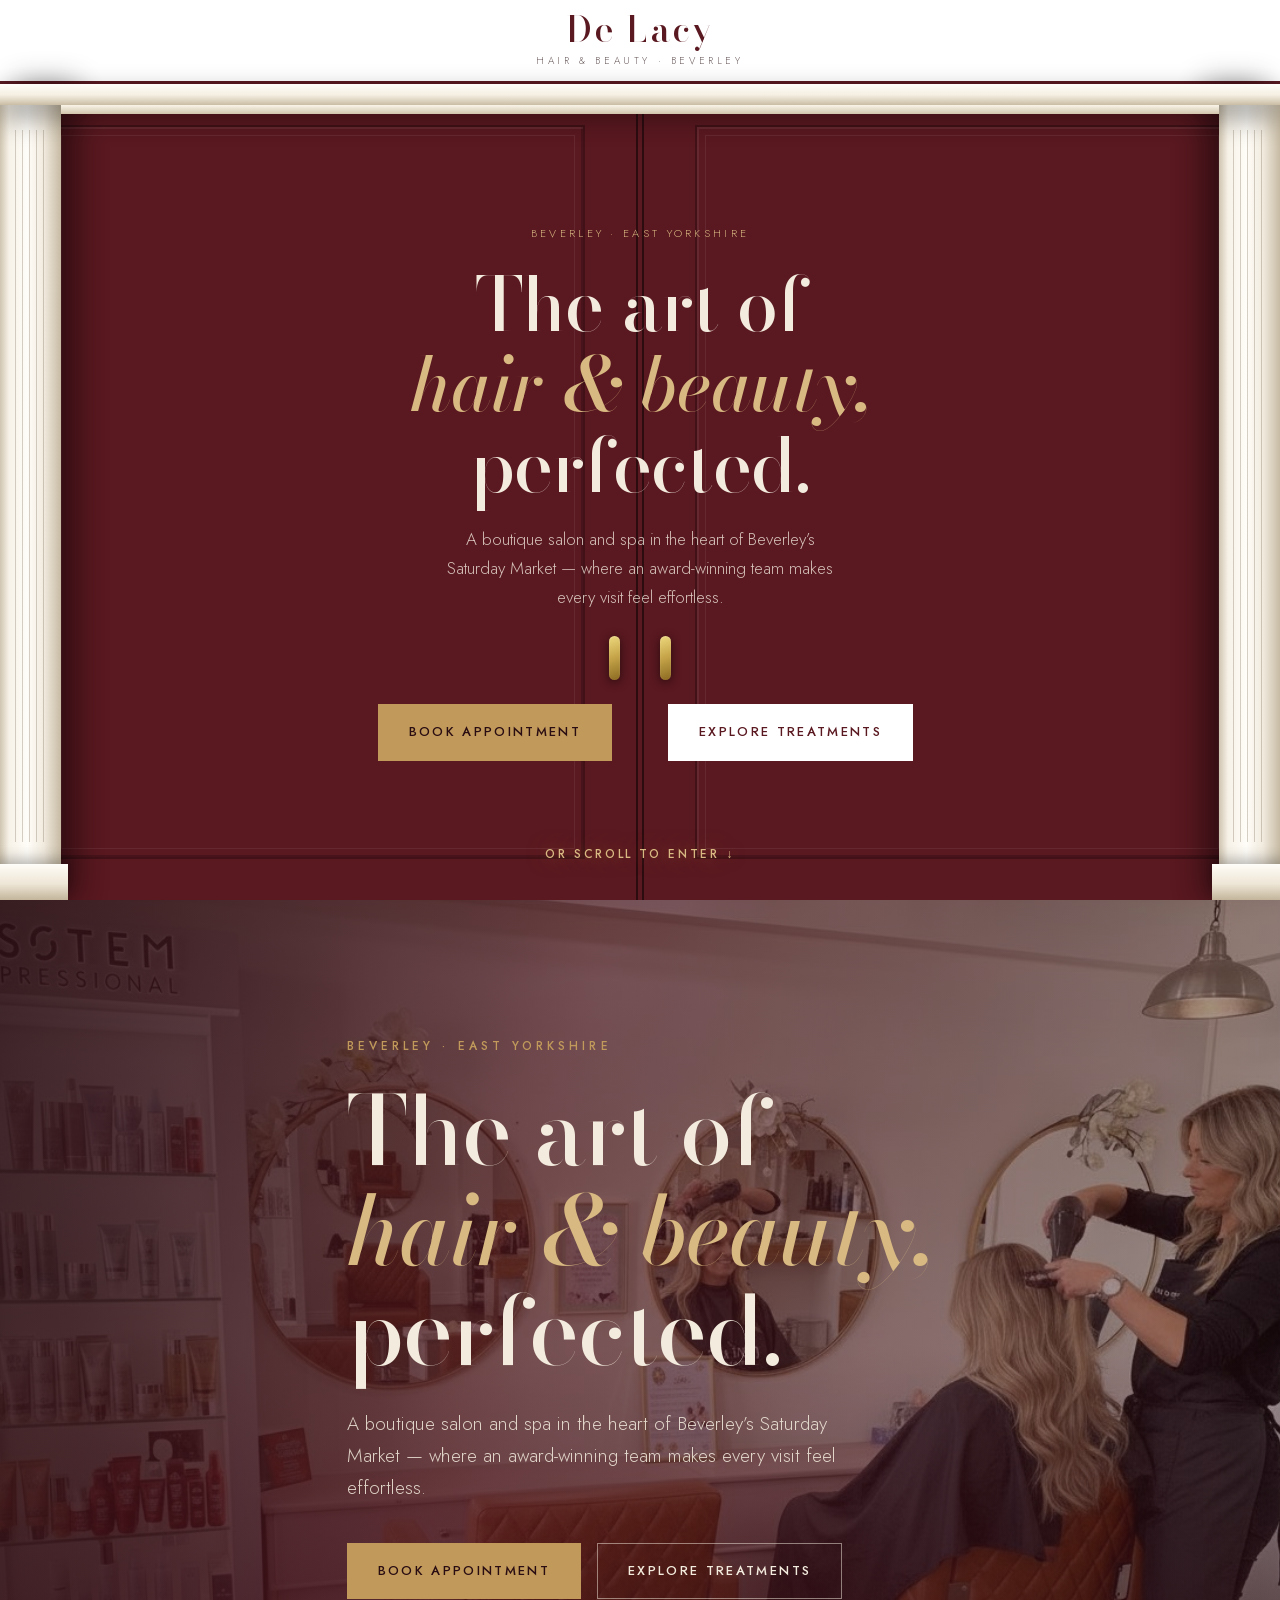
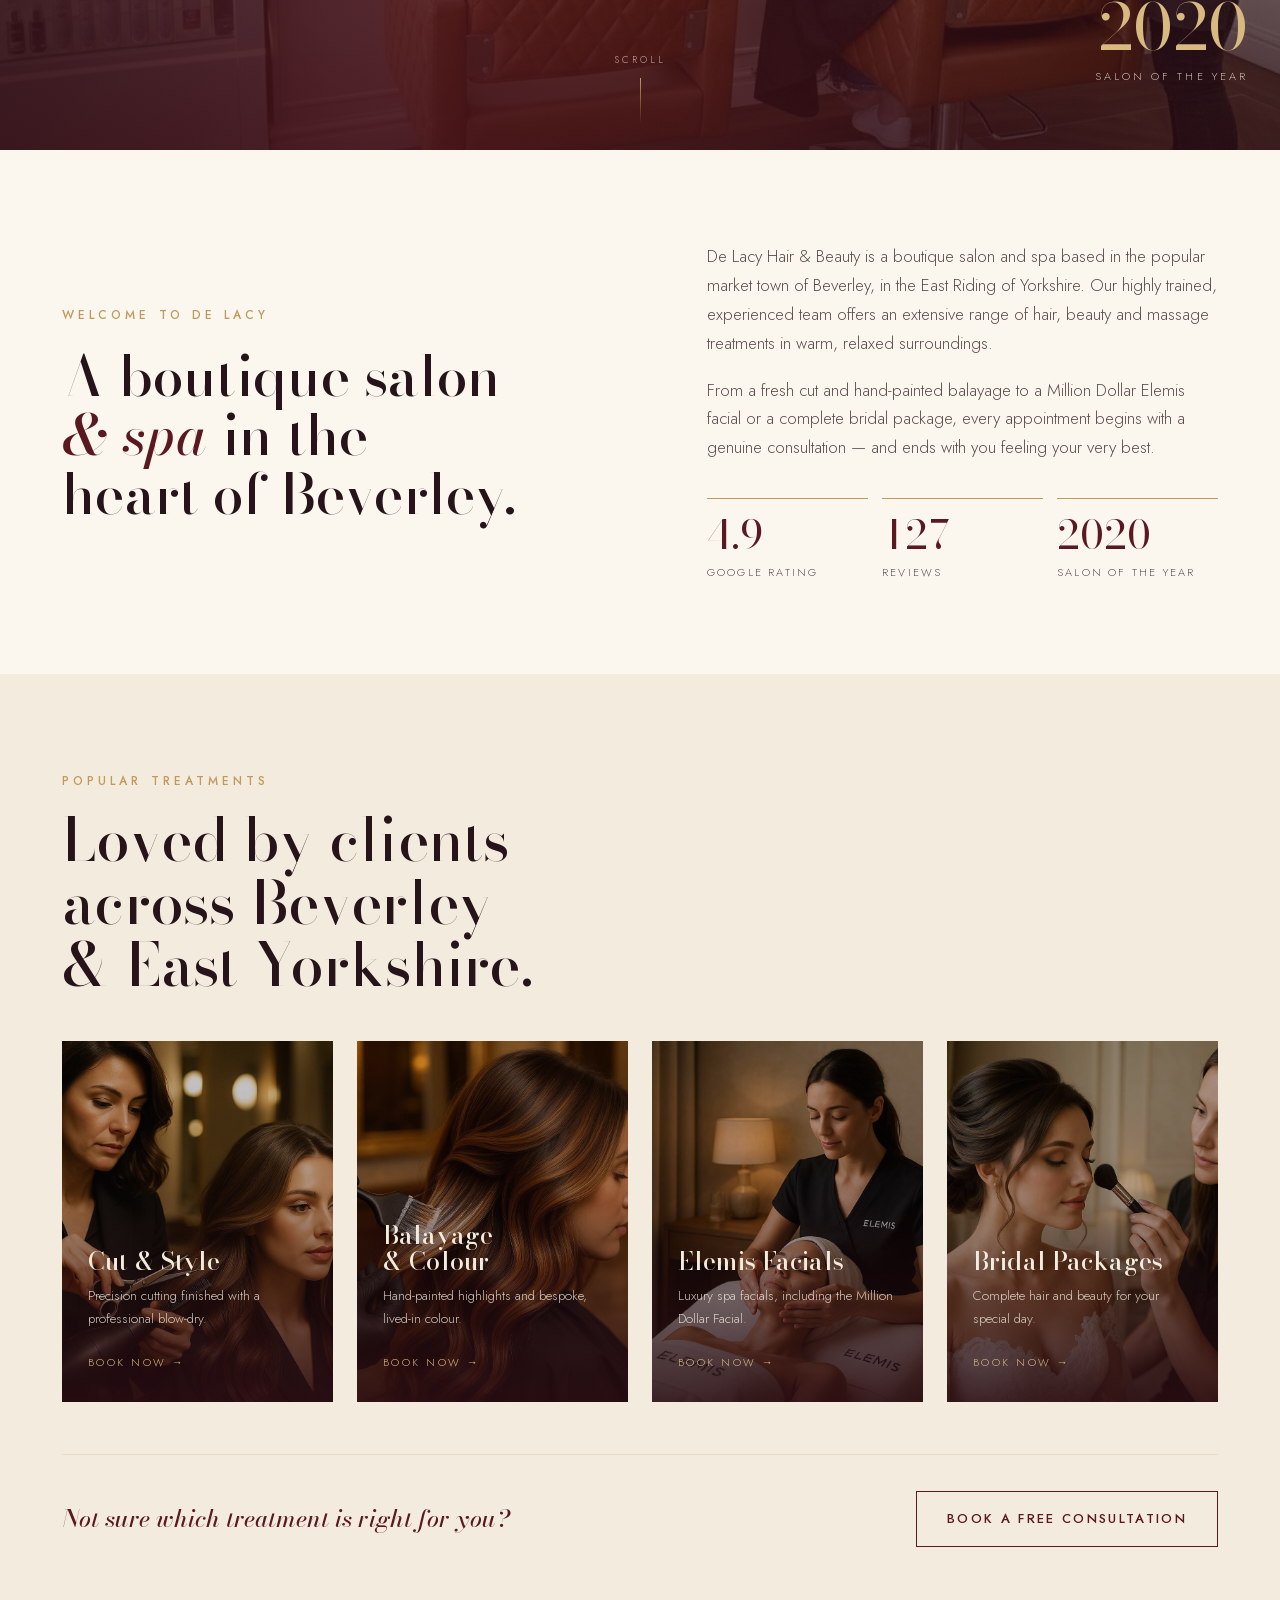
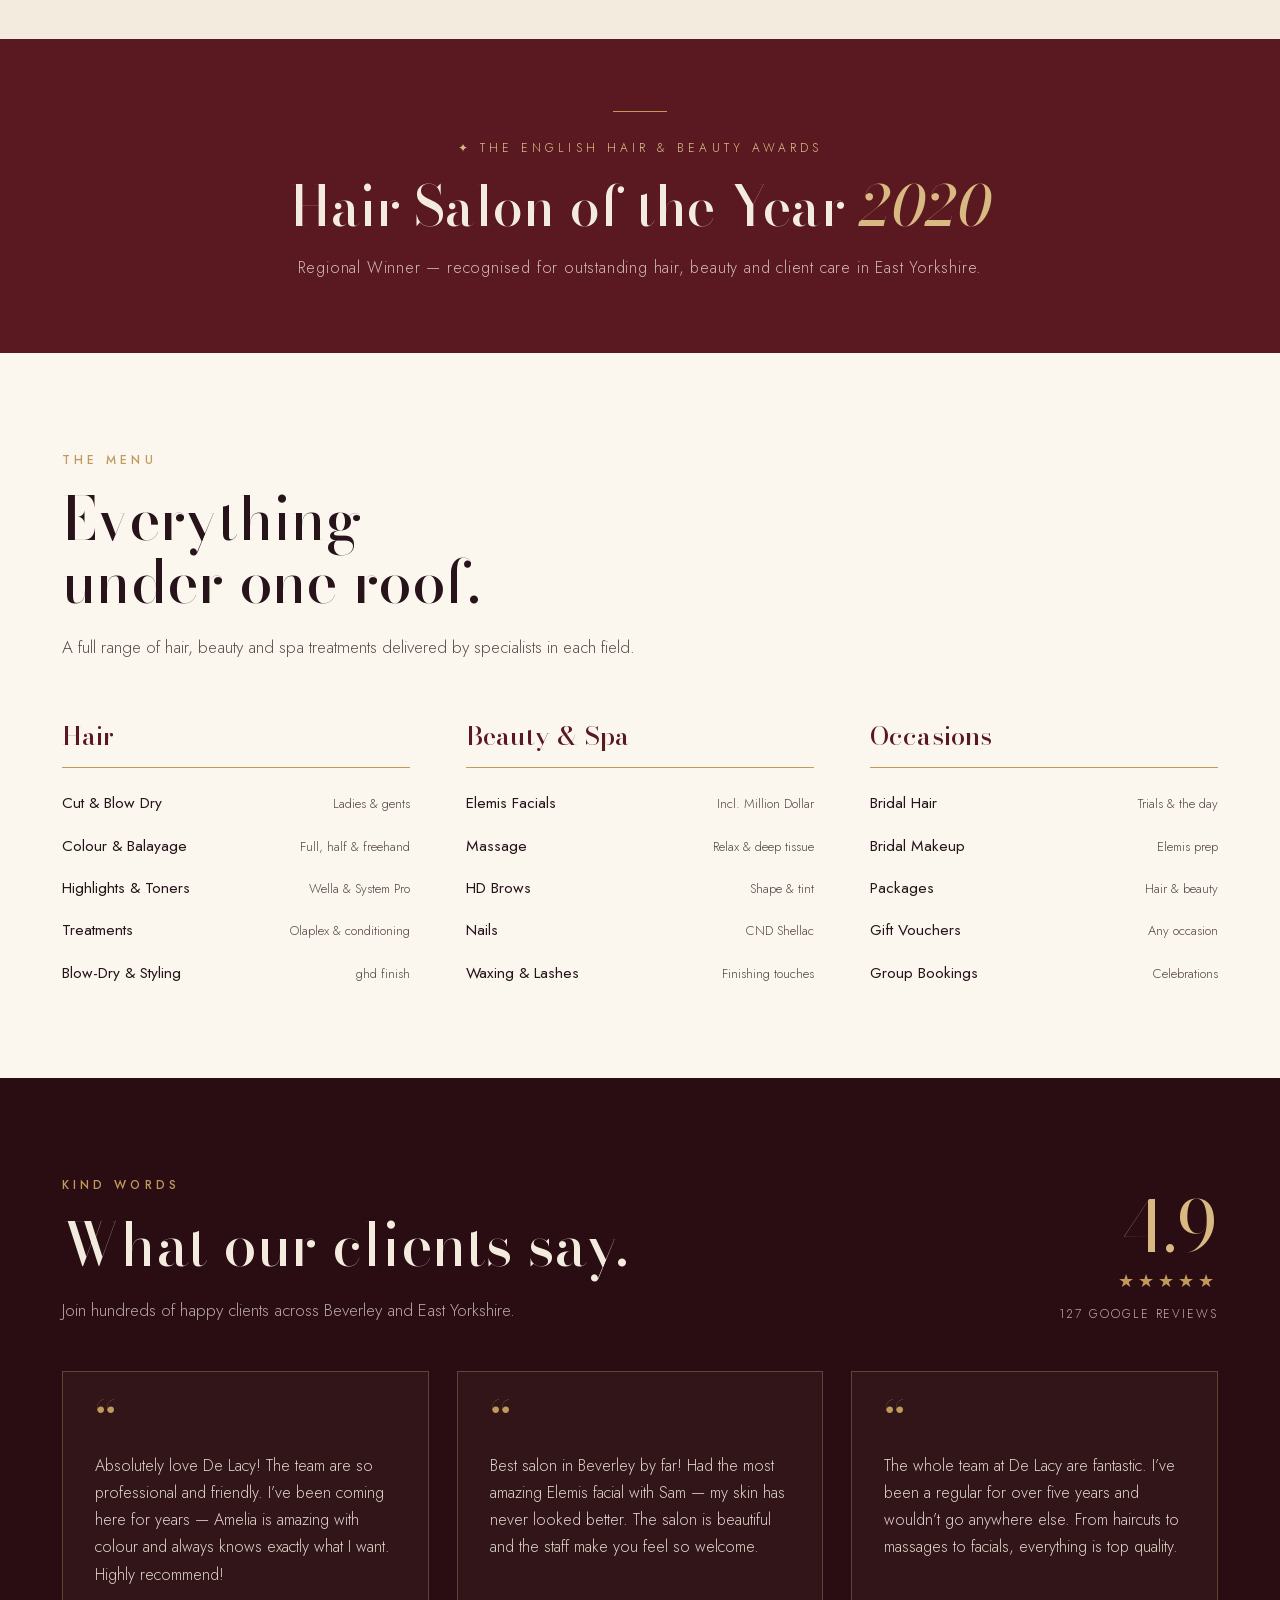
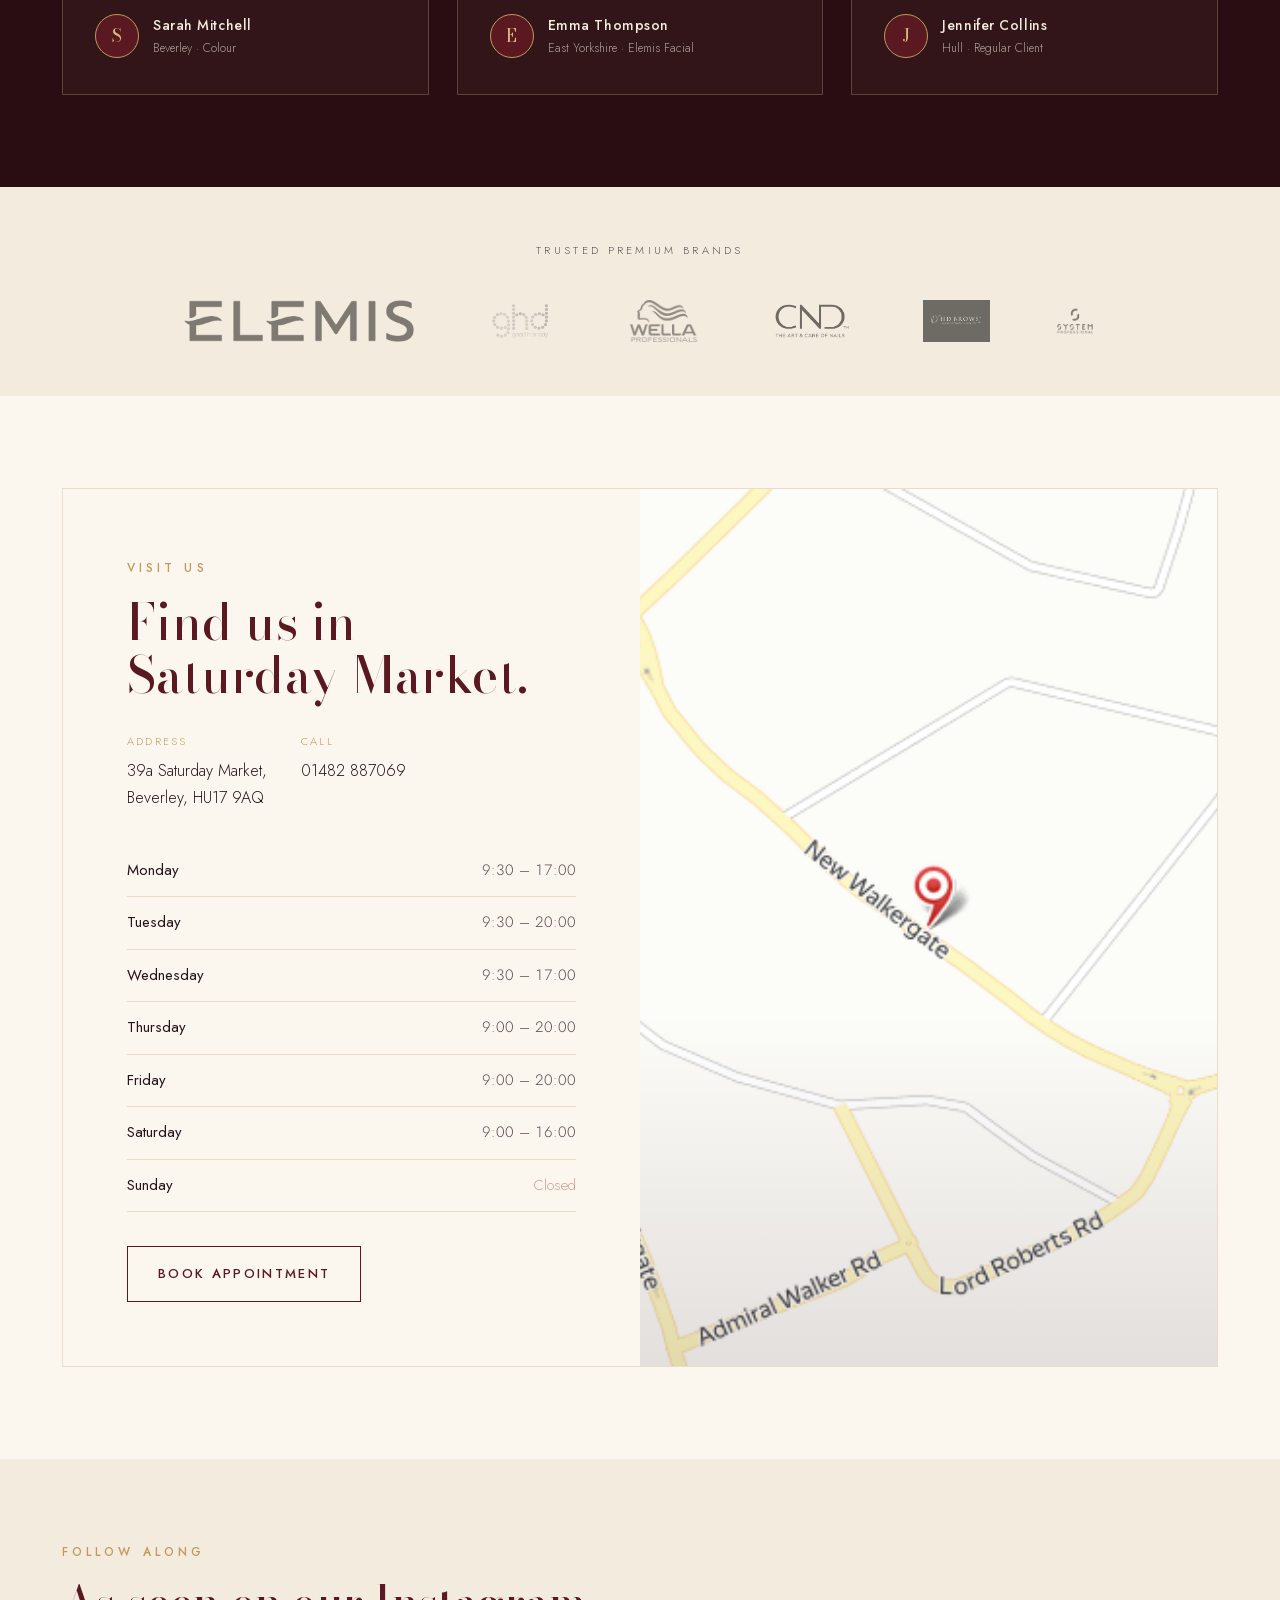
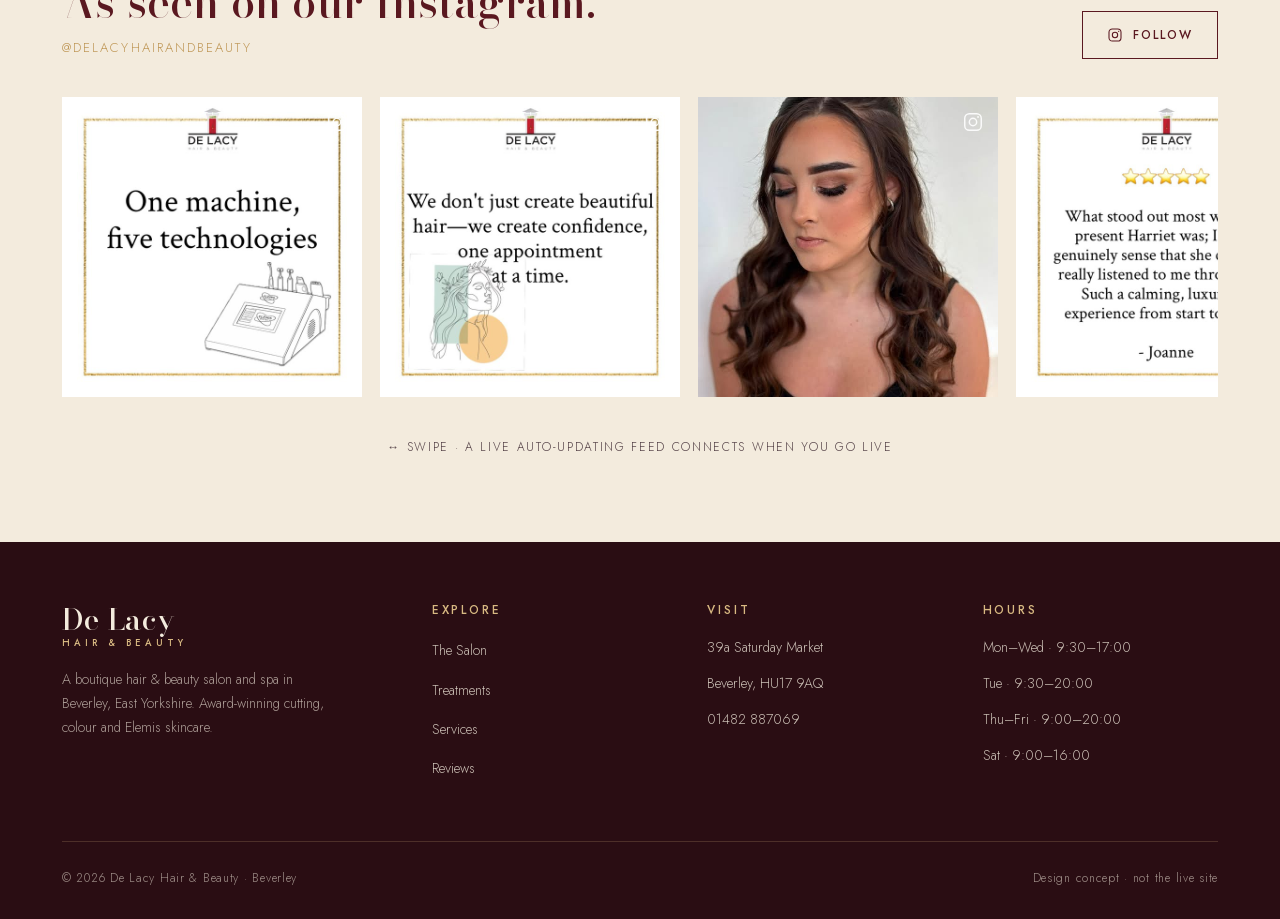
==== commit 38ab6f54: "Door intro: swing the panels away from the viewer, not toward it Both doors rotated toward the camer" ====
--- a/index.html
+++ b/index.html
@@ -776,8 +776,11 @@
       function render(){
         ticking=false;
         var p=clamp(window.scrollY/H,0,1), e=ease(p), a=e*105;
-        doorL.style.transform='perspective(1400px) rotateY('+(-a)+'deg)';
-        doorR.style.transform='perspective(1400px) rotateY('+a+'deg)';
+        // swing away from the viewer, into the salon. The other sign brings the
+        // panels toward the camera, where perspective magnifies them past the
+        // centre line and the two doors visibly cross each other.
+        doorL.style.transform='perspective(1400px) rotateY('+a+'deg)';
+        doorR.style.transform='perspective(1400px) rotateY('+(-a)+'deg)';
         doorL.style.filter=doorR.style.filter='brightness('+(1-e*0.35)+')';
         seam.style.opacity    = clamp(1-p/0.12,0,1);
         content.style.opacity = clamp(1-p/0.35,0,1);
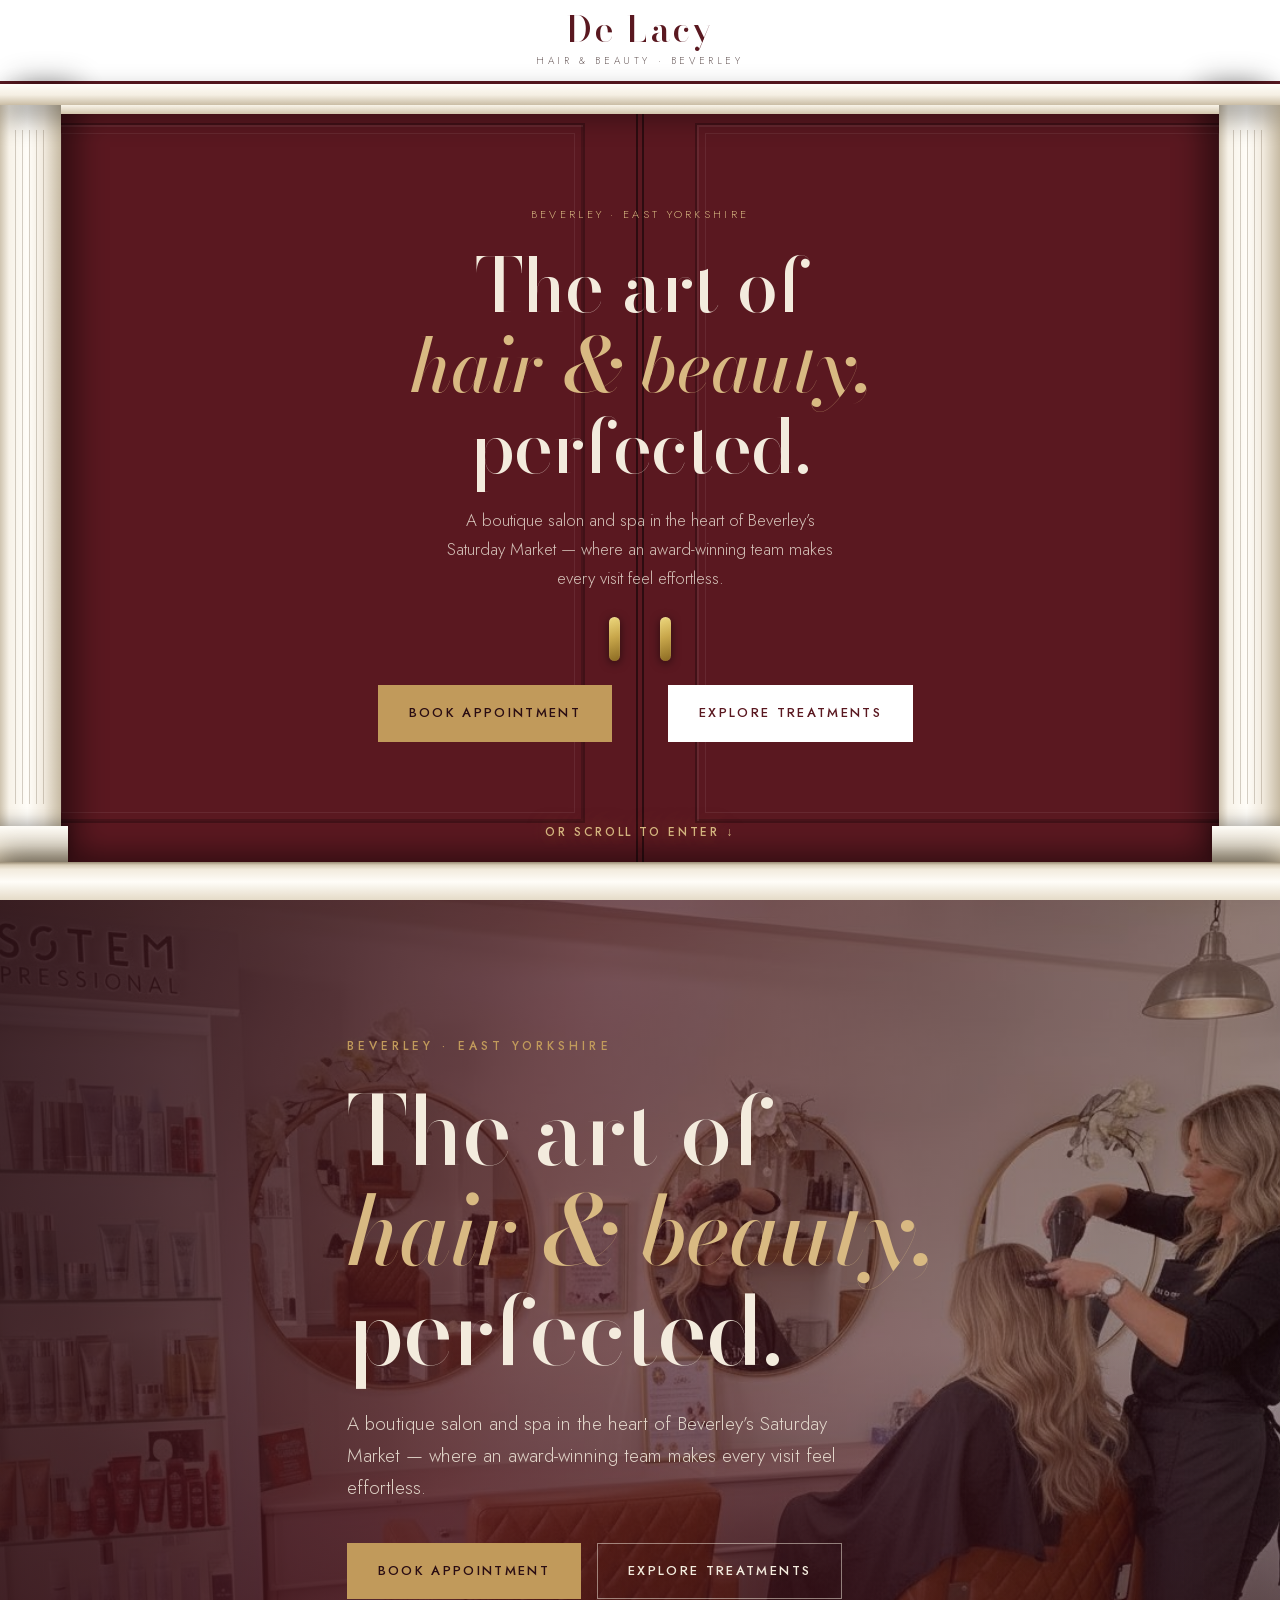
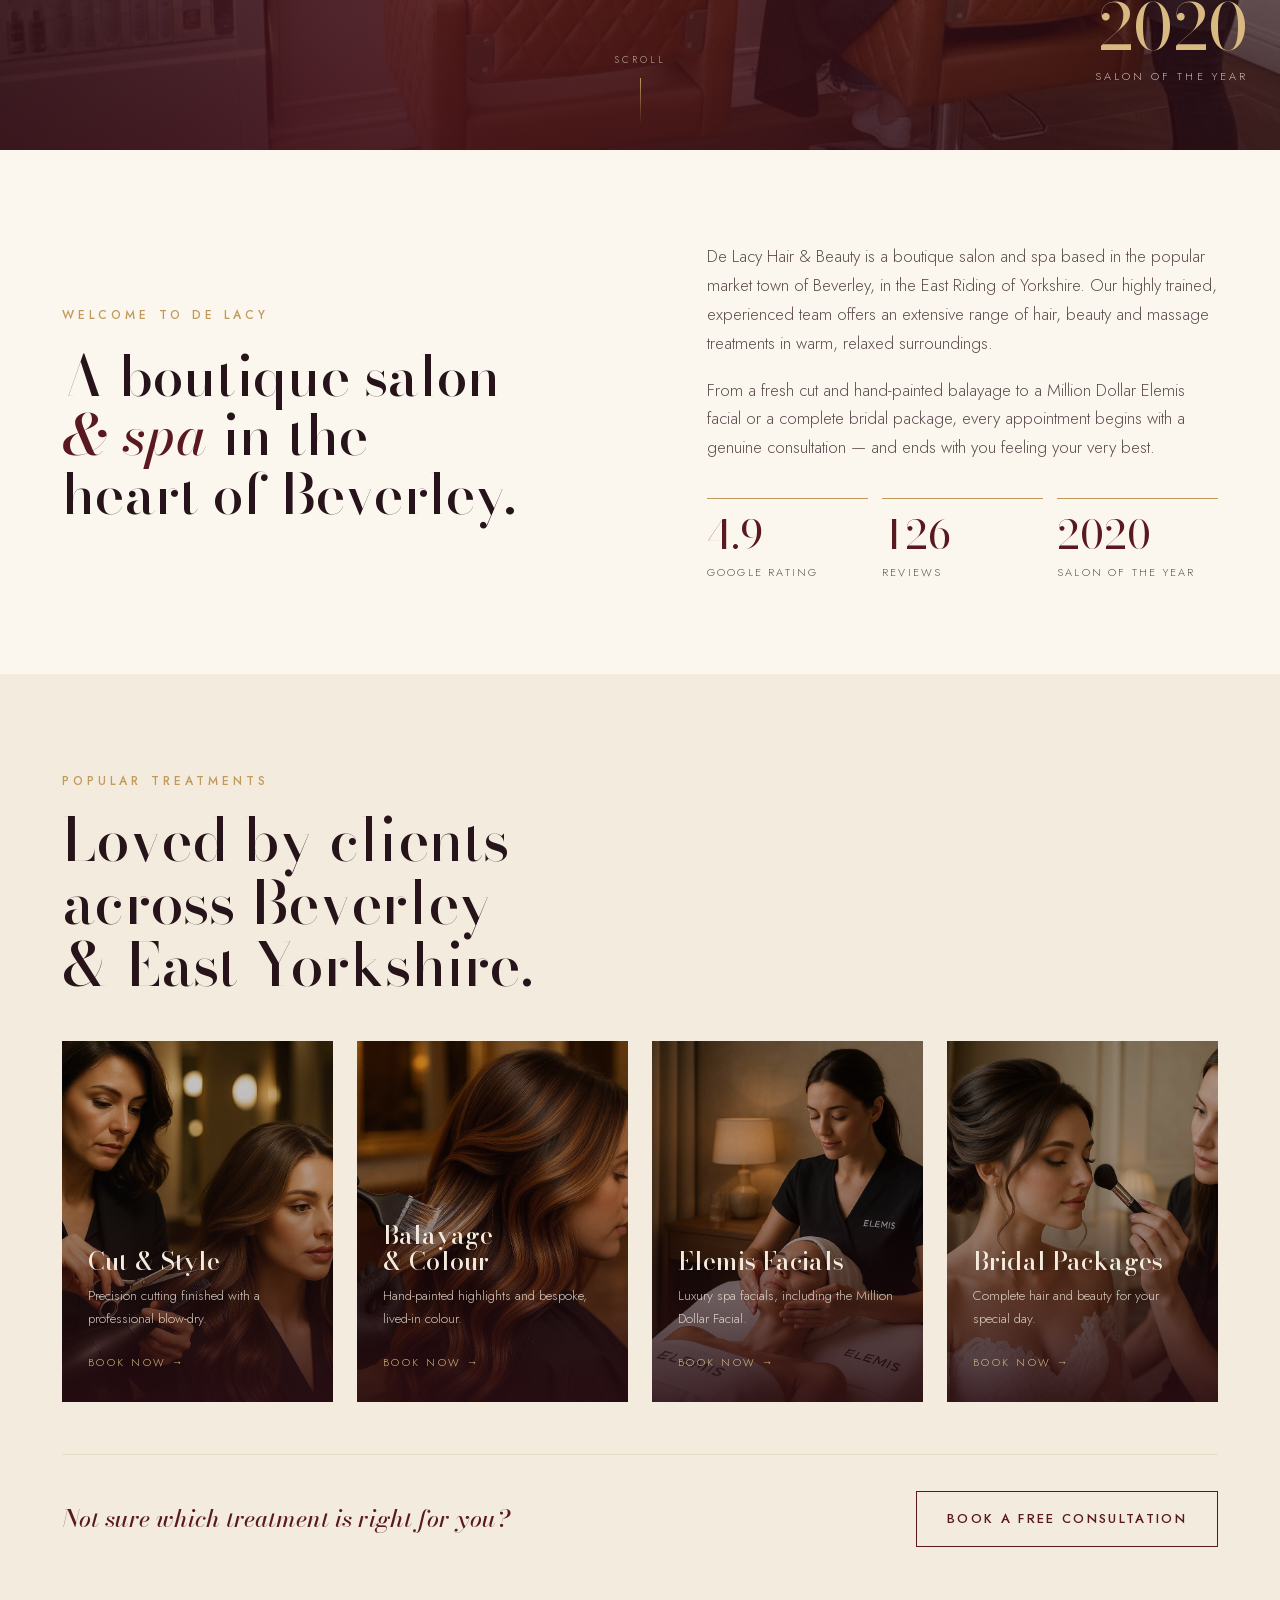
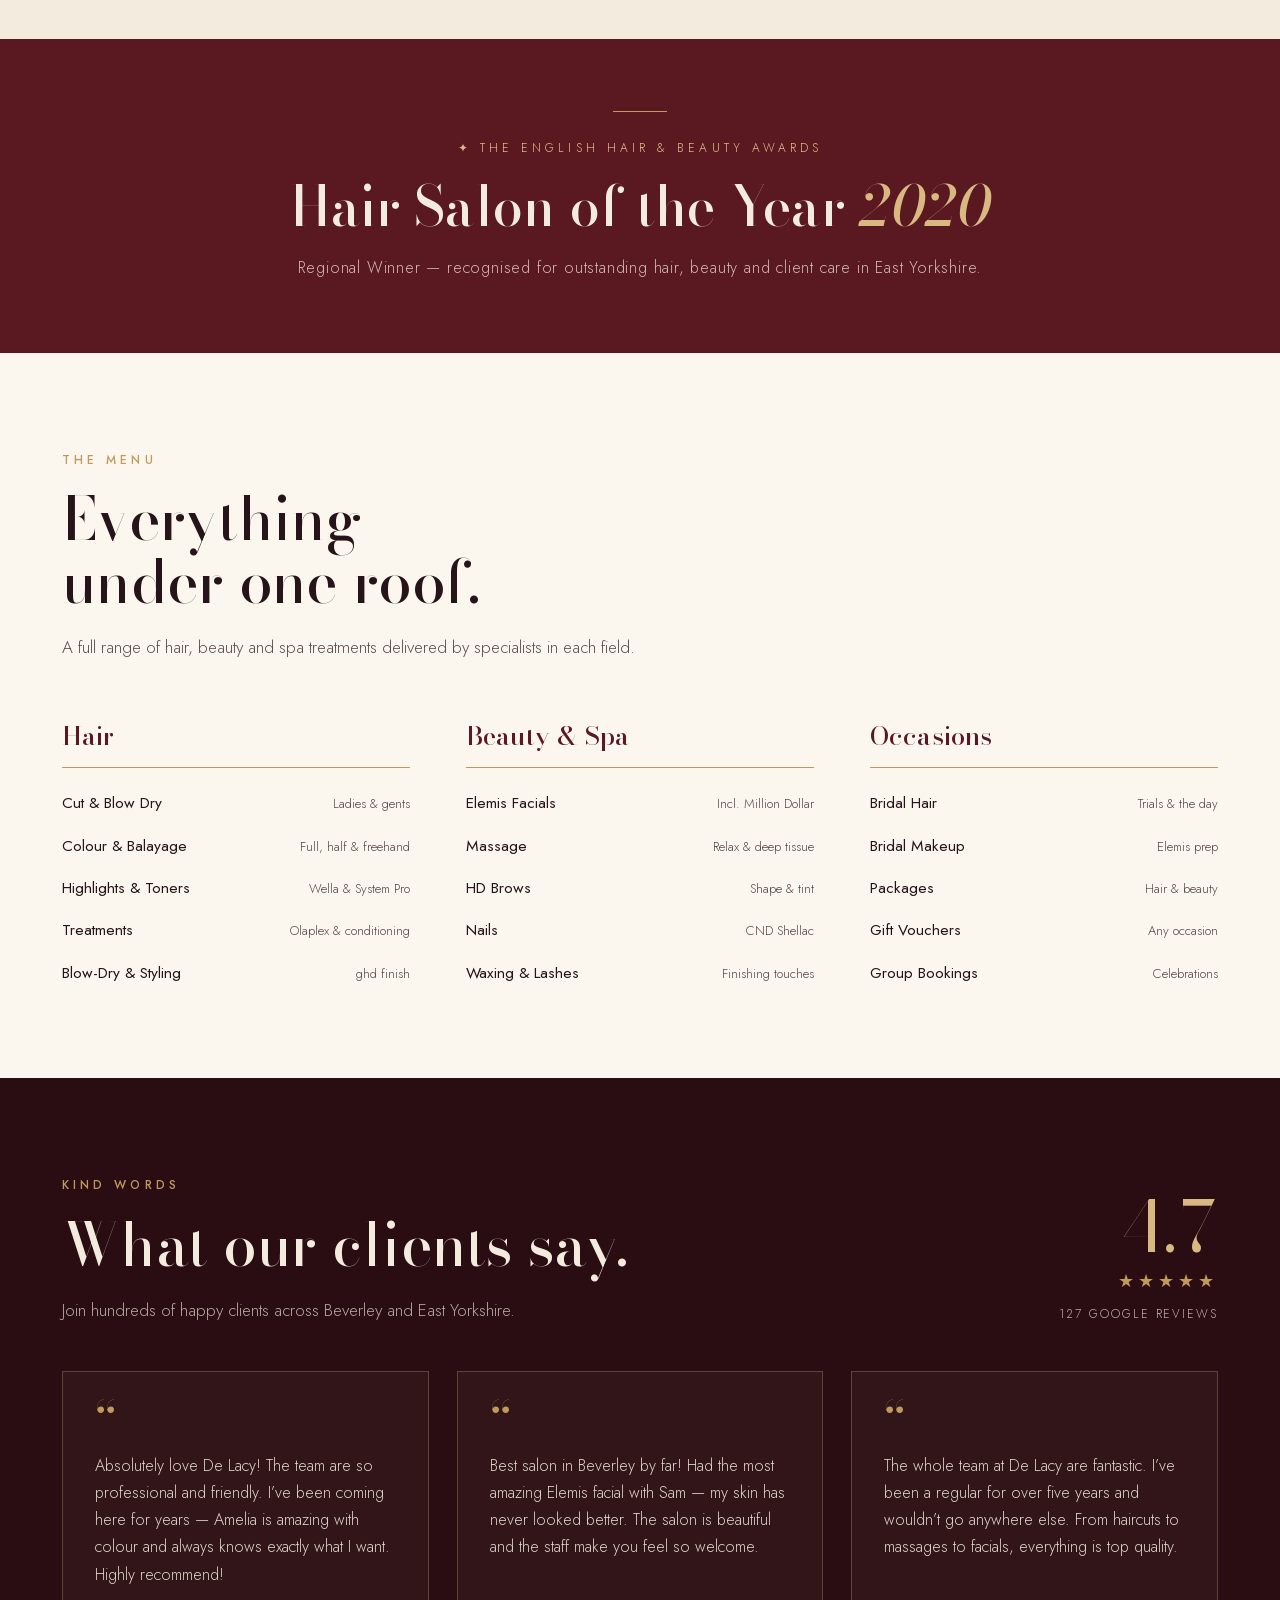
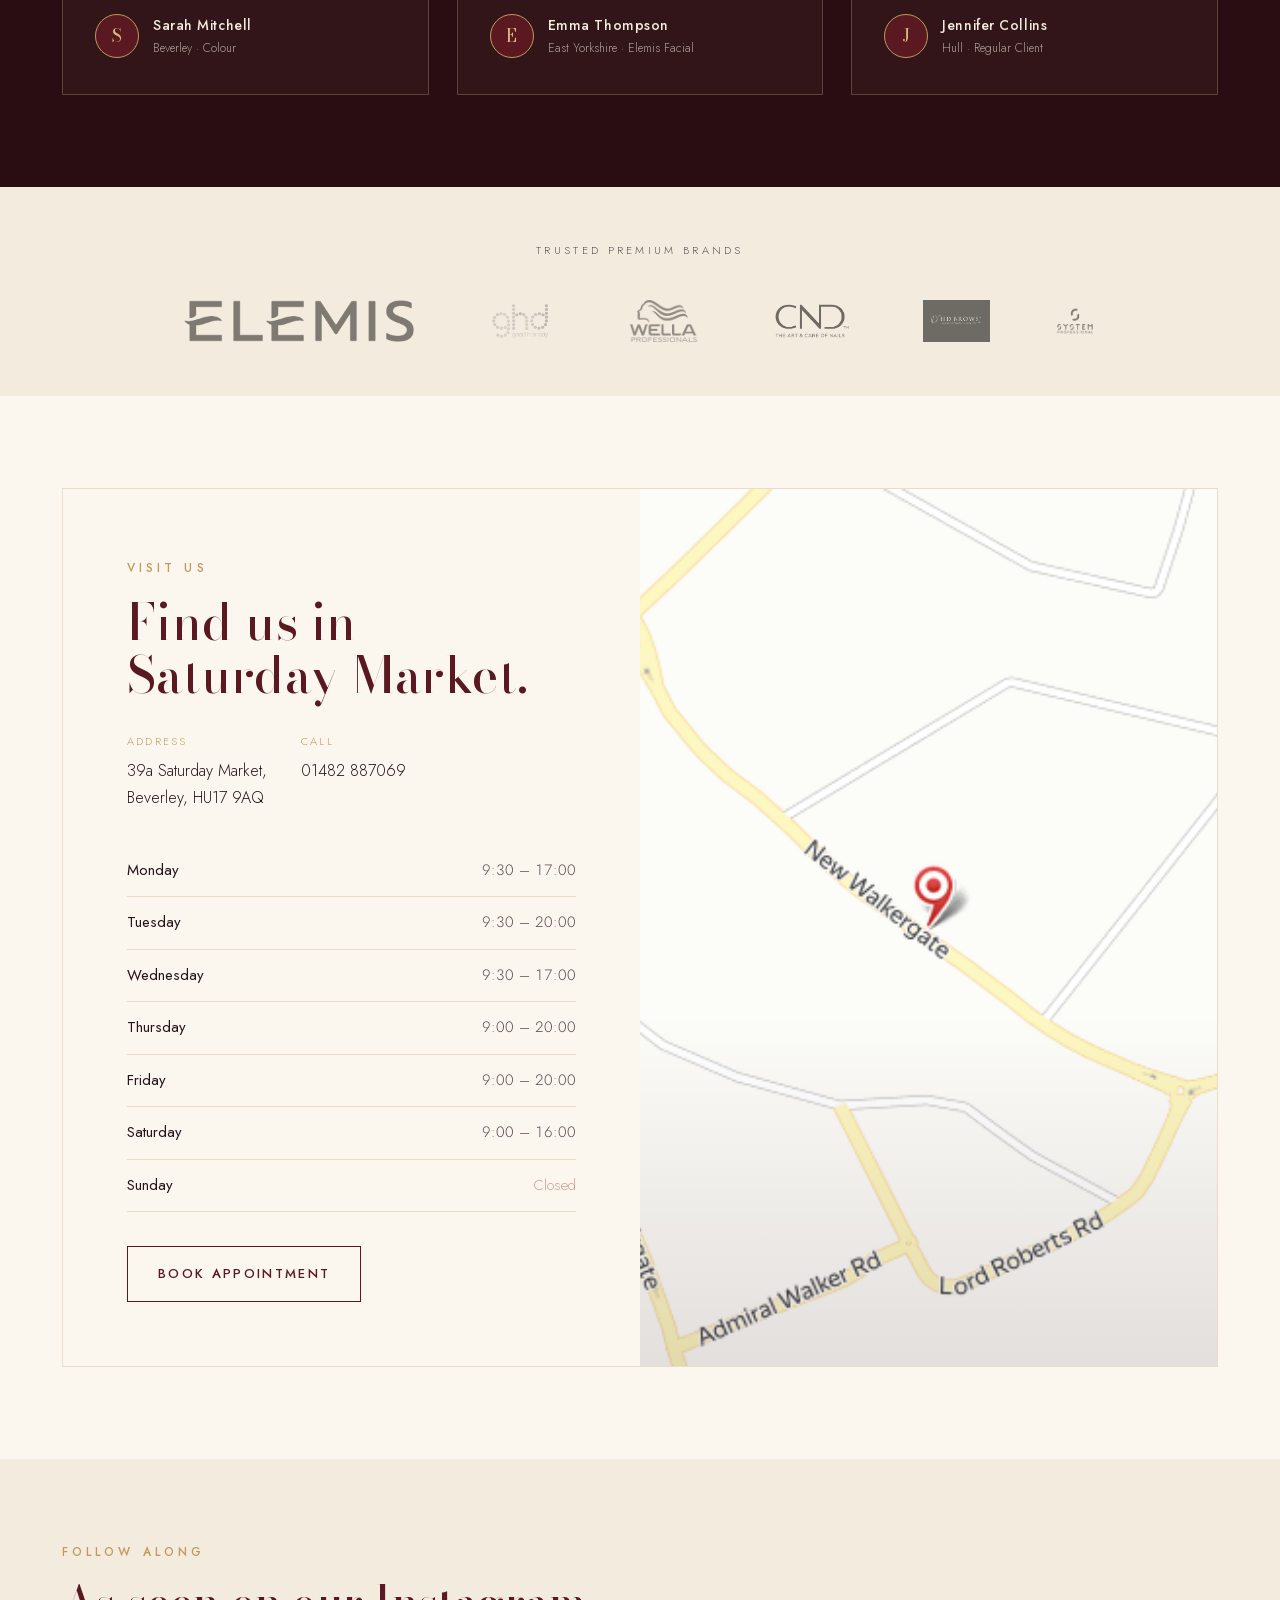
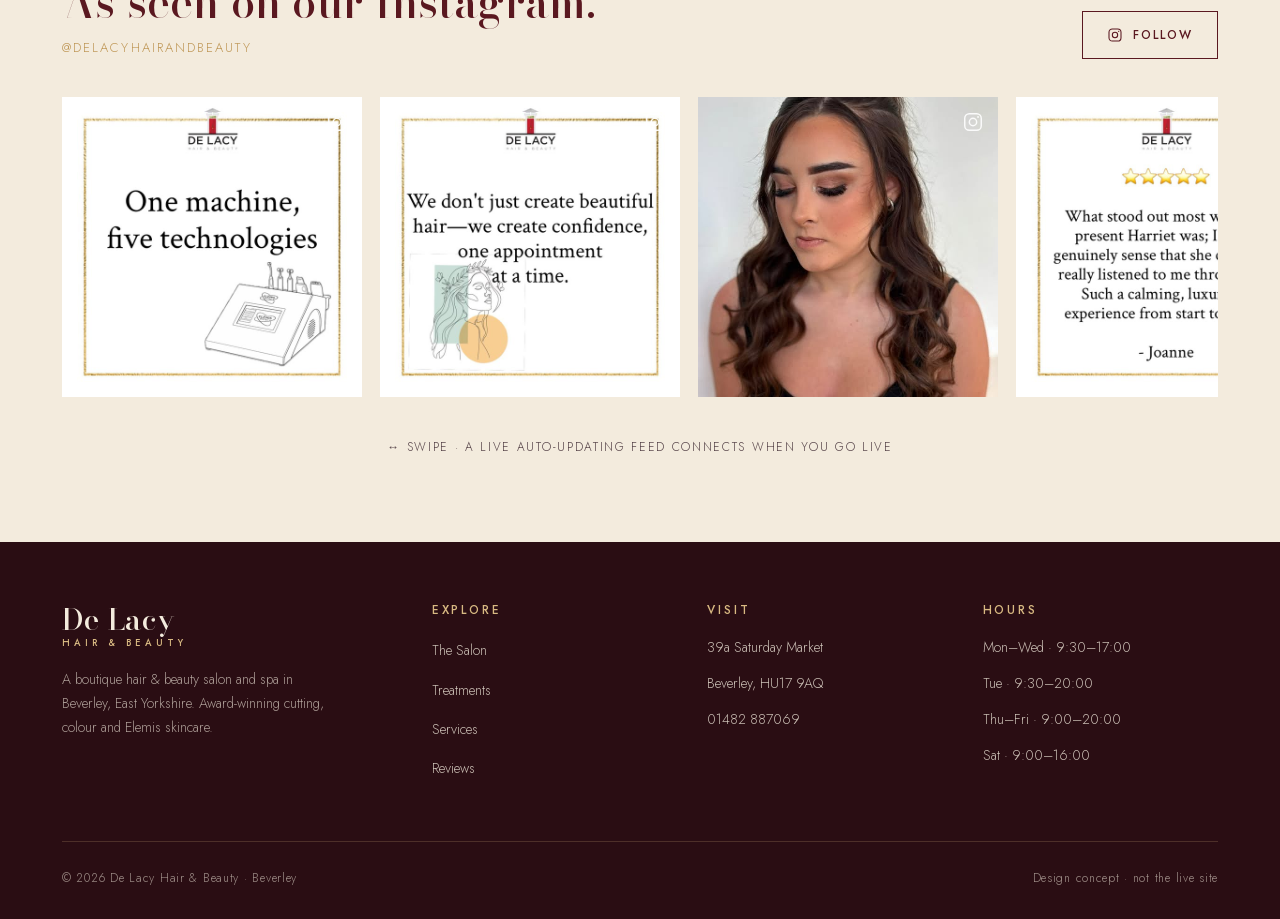
==== commit c0c32369: "Door intro: add a threshold step at the base of the doorcase The doors and jambs ran to the bottom v" ====
--- a/index.html
+++ b/index.html
@@ -314,7 +314,7 @@
 }
 
 /* ── DOOR INTRO ─────────────────────── */
-#door-intro{position:fixed;inset:0;z-index:200;overflow:hidden;cursor:pointer;user-select:none;--jw:clamp(42px,4.8vw,72px)}
+#door-intro{position:fixed;inset:0;z-index:200;overflow:hidden;cursor:pointer;user-select:none;--jw:clamp(42px,4.8vw,72px);--th:38px}
 /* scroll stage — gives the door swing its scroll distance (0.9 screens) */
 #di-stage{height:90vh}
 /* offset by the 40px topbar so this box matches .hero exactly — otherwise the
@@ -330,7 +330,7 @@
 .di-transom-sub{font-family:var(--sans);font-size:10px;letter-spacing:.36em;text-transform:uppercase;color:#6b5c5c}
 /* door panels */
 /* no transition — scroll position drives the transform every frame */
-.di-door{position:absolute;top:84px;height:calc(100% - 84px);z-index:2;width:50%;background:var(--wine);will-change:transform,filter}
+.di-door{position:absolute;top:84px;bottom:var(--th);z-index:2;width:50%;background:var(--wine);will-change:transform,filter}
 .di-door-l{left:0;transform-origin:left center;border-right:4px solid rgba(0,0,0,.5)}
 .di-door-r{right:0;transform-origin:right center;border-left:4px solid rgba(0,0,0,.5)}
 /* door edge molding */
@@ -341,7 +341,7 @@
 .di-door-l .di-knob{right:16px}
 .di-door-r .di-knob{left:16px}
 /* painted timber doorcase — jambs down each side, moulded cornice over the top */
-.di-jamb{position:absolute;top:84px;bottom:0;z-index:6;width:var(--jw);pointer-events:none;
+.di-jamb{position:absolute;top:84px;bottom:var(--th);z-index:6;width:var(--jw);pointer-events:none;
   background:linear-gradient(90deg,#cfc4b0 0%,#f7f2e8 15%,#fffdf8 45%,#f1eade 72%,#c7bba4 100%)}
 .di-jamb-l{left:0;box-shadow:16px 0 30px rgba(0,0,0,.45)}
 .di-jamb-r{right:0;box-shadow:-16px 0 30px rgba(0,0,0,.45)}
@@ -355,9 +355,16 @@
 .di-cornice::after{content:'';position:absolute;left:var(--jw);right:var(--jw);top:100%;height:9px;
   background:linear-gradient(#f9f4e9,#d2c5ac)}
 /* seam — matches door panels so it doesn't cut through text */
-.di-seam{position:absolute;left:50%;top:84px;bottom:0;width:4px;margin-left:-2px;z-index:3;background:var(--wine);pointer-events:none}
+.di-seam{position:absolute;left:50%;top:84px;bottom:var(--th);width:4px;margin-left:-2px;z-index:3;background:var(--wine);pointer-events:none}
+/* threshold step — gives the doors and the jamb plinths something to sit on
+   instead of bleeding off the bottom edge */
+.di-threshold{position:absolute;left:0;right:0;bottom:0;height:var(--th);z-index:7;pointer-events:none;
+  background:linear-gradient(#c6b89e 0%,#f2ebdd 20%,#fffdf8 52%,#e5dbc8 100%);
+  box-shadow:0 -10px 26px rgba(0,0,0,.42)}
+.di-threshold::before{content:'';position:absolute;left:0;right:0;top:0;height:3px;
+  background:linear-gradient(rgba(60,48,32,.32),transparent)}
 /* hero content on door */
-.di-content{position:absolute;top:84px;left:0;right:0;bottom:0;z-index:4;display:flex;align-items:center;justify-content:center;padding:32px 24px}
+.di-content{position:absolute;top:84px;left:0;right:0;bottom:var(--th);z-index:4;display:flex;align-items:center;justify-content:center;padding:32px 24px}
 .di-content-inner{text-align:center;max-width:680px;width:100%}
 .di-eyebrow-d{font-family:var(--sans);font-size:11px;letter-spacing:.3em;text-transform:uppercase;color:var(--gold-soft);display:block;margin-bottom:22px}
 .di-h1{font-family:var(--serif);font-size:clamp(38px,5.8vw,78px);font-weight:500;line-height:1.08;color:var(--ivory);margin:0 0 20px;letter-spacing:-.01em}
@@ -367,7 +374,7 @@
 .di-cta .btn-white{background:#fff;color:var(--wine);border-color:#fff}
 .di-cta .btn-white:hover{background:rgba(255,255,255,.9);transform:translateY(-3px)}
 /* scroll hint */
-.di-scroll-hint{position:absolute;bottom:36px;left:50%;transform:translateX(-50%);z-index:6;color:var(--gold-soft);font-family:var(--sans);font-size:12px;font-weight:500;letter-spacing:.22em;text-transform:uppercase;white-space:nowrap;animation:diHint 2s ease-in-out infinite;pointer-events:none;text-shadow:0 0 20px rgba(201,168,76,.6)}
+.di-scroll-hint{position:absolute;bottom:calc(var(--th) + 20px);left:50%;transform:translateX(-50%);z-index:6;color:var(--gold-soft);font-family:var(--sans);font-size:12px;font-weight:500;letter-spacing:.22em;text-transform:uppercase;white-space:nowrap;animation:diHint 2s ease-in-out infinite;pointer-events:none;text-shadow:0 0 20px rgba(201,168,76,.6)}
 /* --f is the scrub fade factor; the keyframes would otherwise beat any inline opacity */
 @keyframes diHint{0%,100%{opacity:calc(.2*var(--f,1))}50%{opacity:calc(.65*var(--f,1))}}
 @media(min-width:761px){
@@ -376,9 +383,9 @@
   .di-cta a:last-child{justify-self:start}
 }
 @media(max-width:760px){
-  #door-intro{--jw:18px}
+  #door-intro{--jw:18px;--th:24px}
   .di-transom{height:70px}
-  .di-door{top:70px;height:calc(100% - 70px)}
+  .di-door{top:70px}
   .di-seam{top:70px}
   .di-jamb,.di-cornice{top:70px}
   .di-jamb::before{left:20%;right:20%;top:34px;bottom:40px;background-size:5px 100%}
@@ -411,6 +418,7 @@
   <div class="di-jamb di-jamb-l"></div>
   <div class="di-jamb di-jamb-r"></div>
   <div class="di-cornice"></div>
+  <div class="di-threshold"></div>
   <div class="di-content">
     <div class="di-content-inner">
       <span class="di-eyebrow-d">Beverley · East Yorkshire</span>
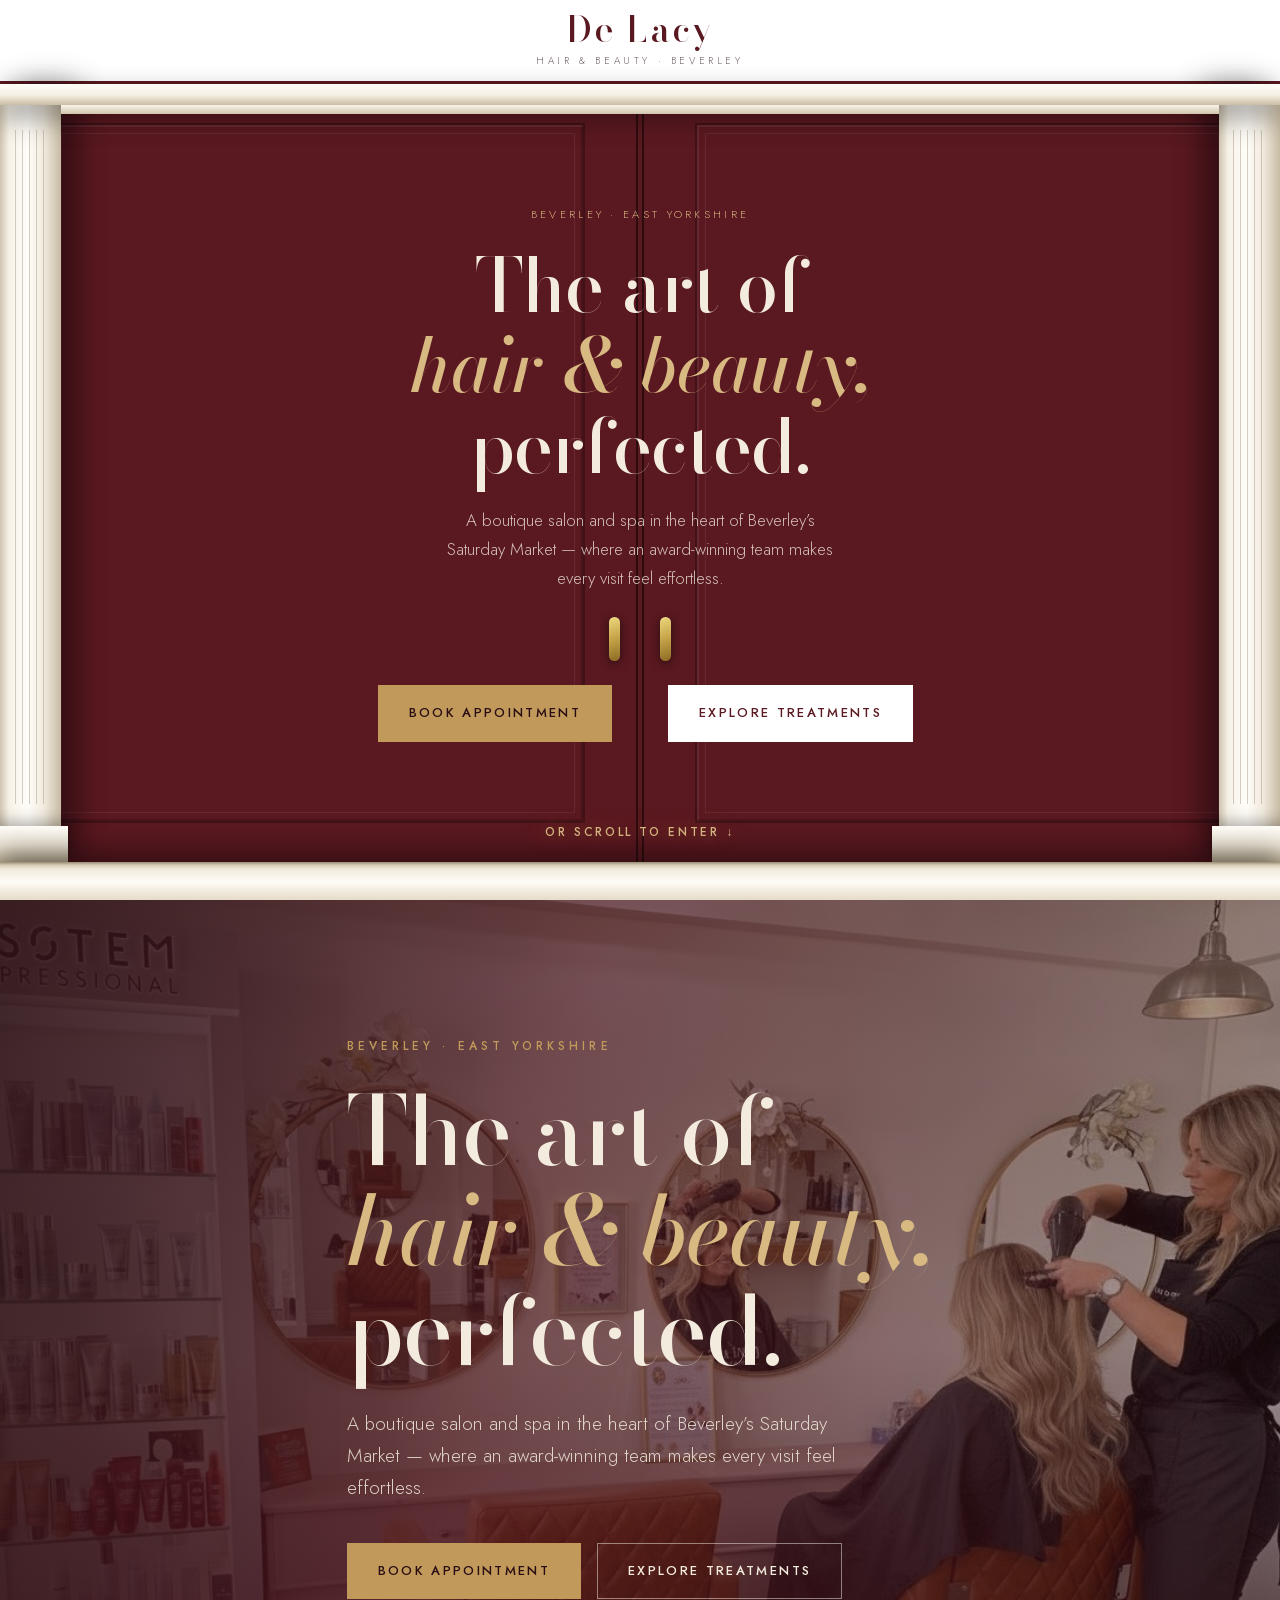
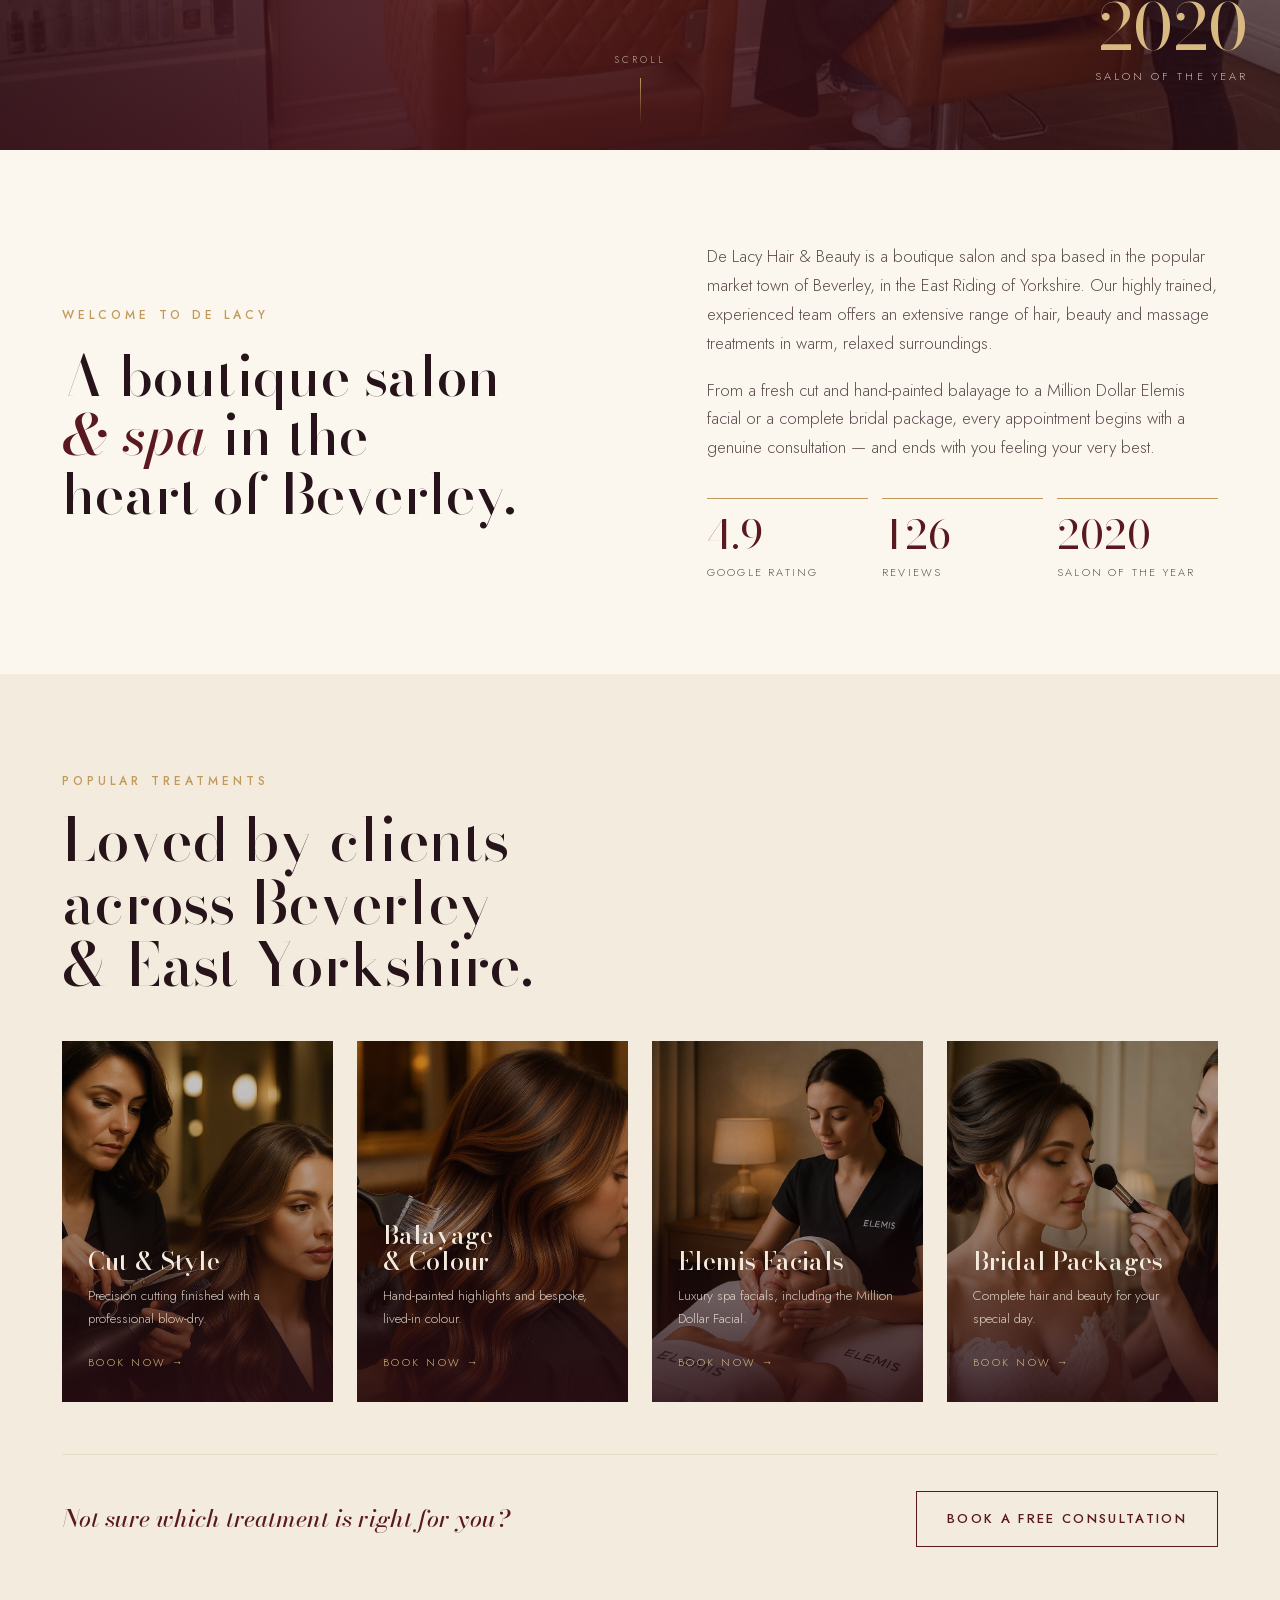
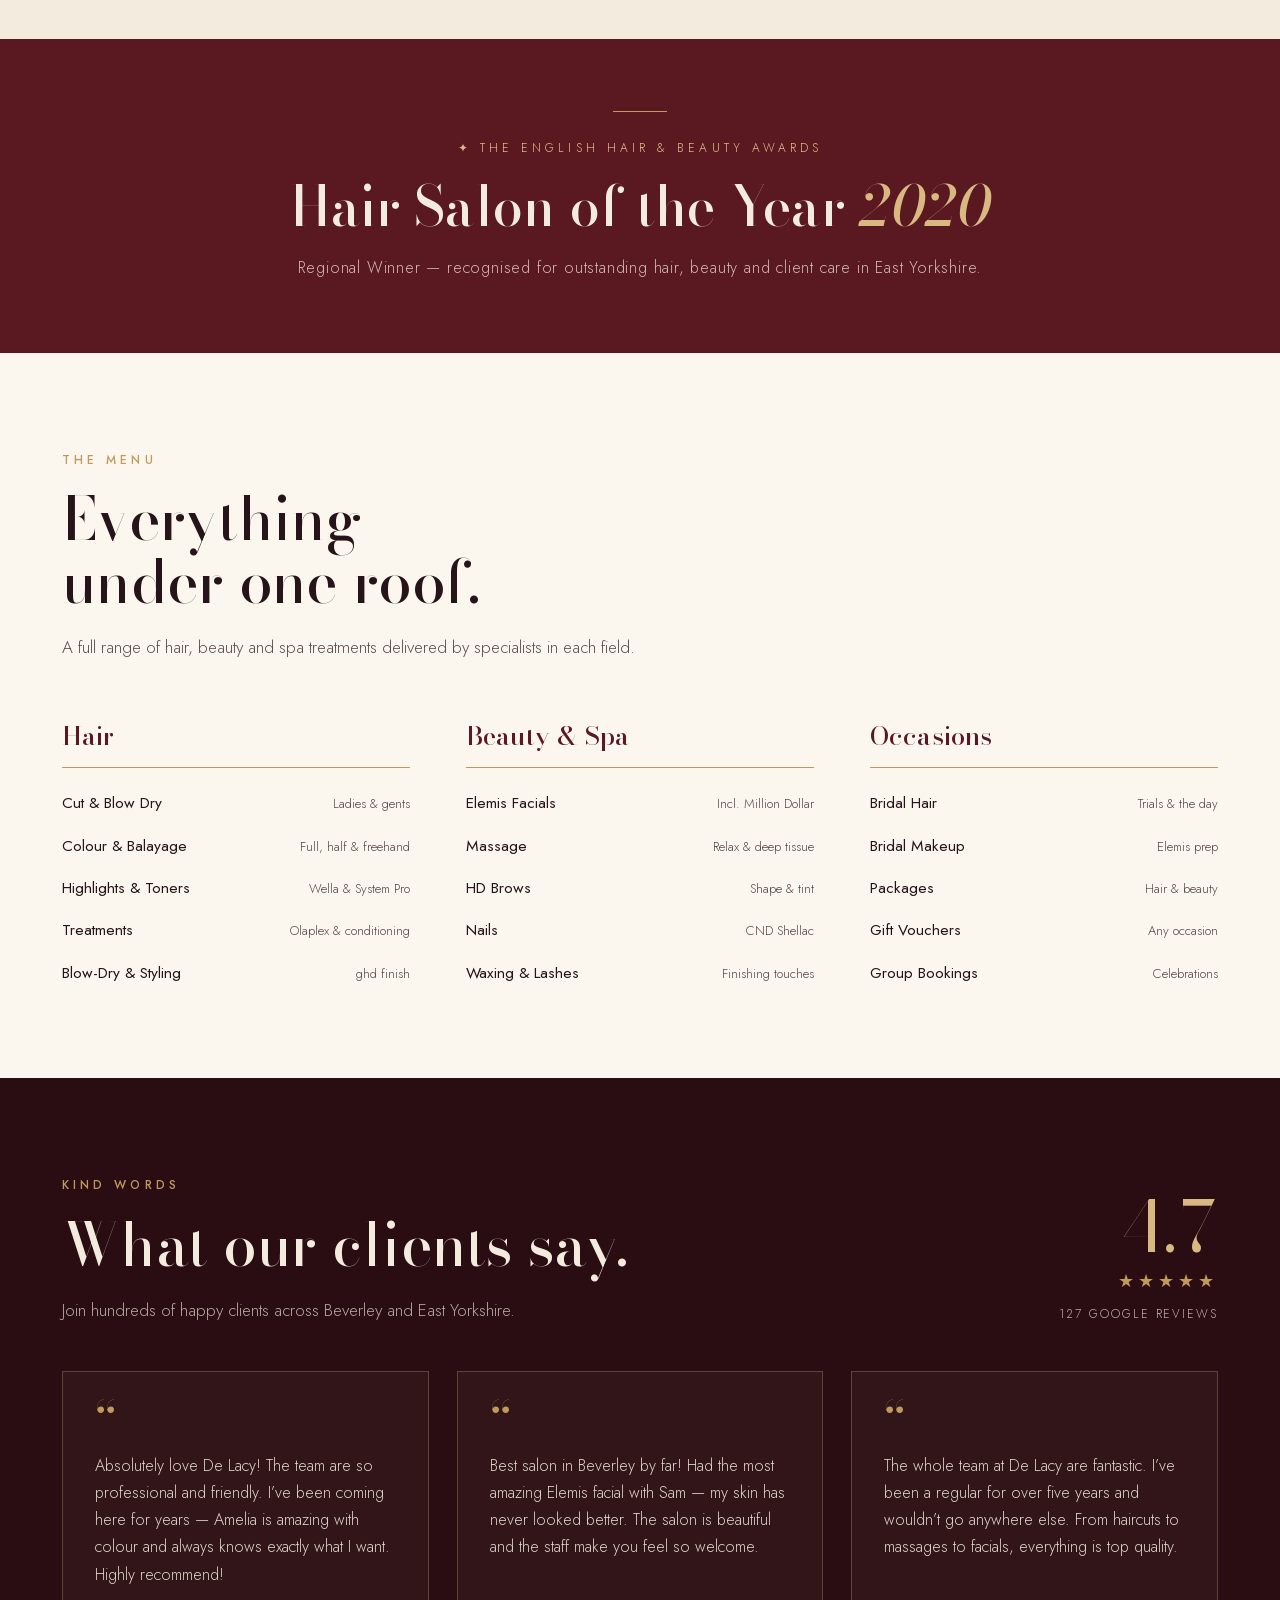
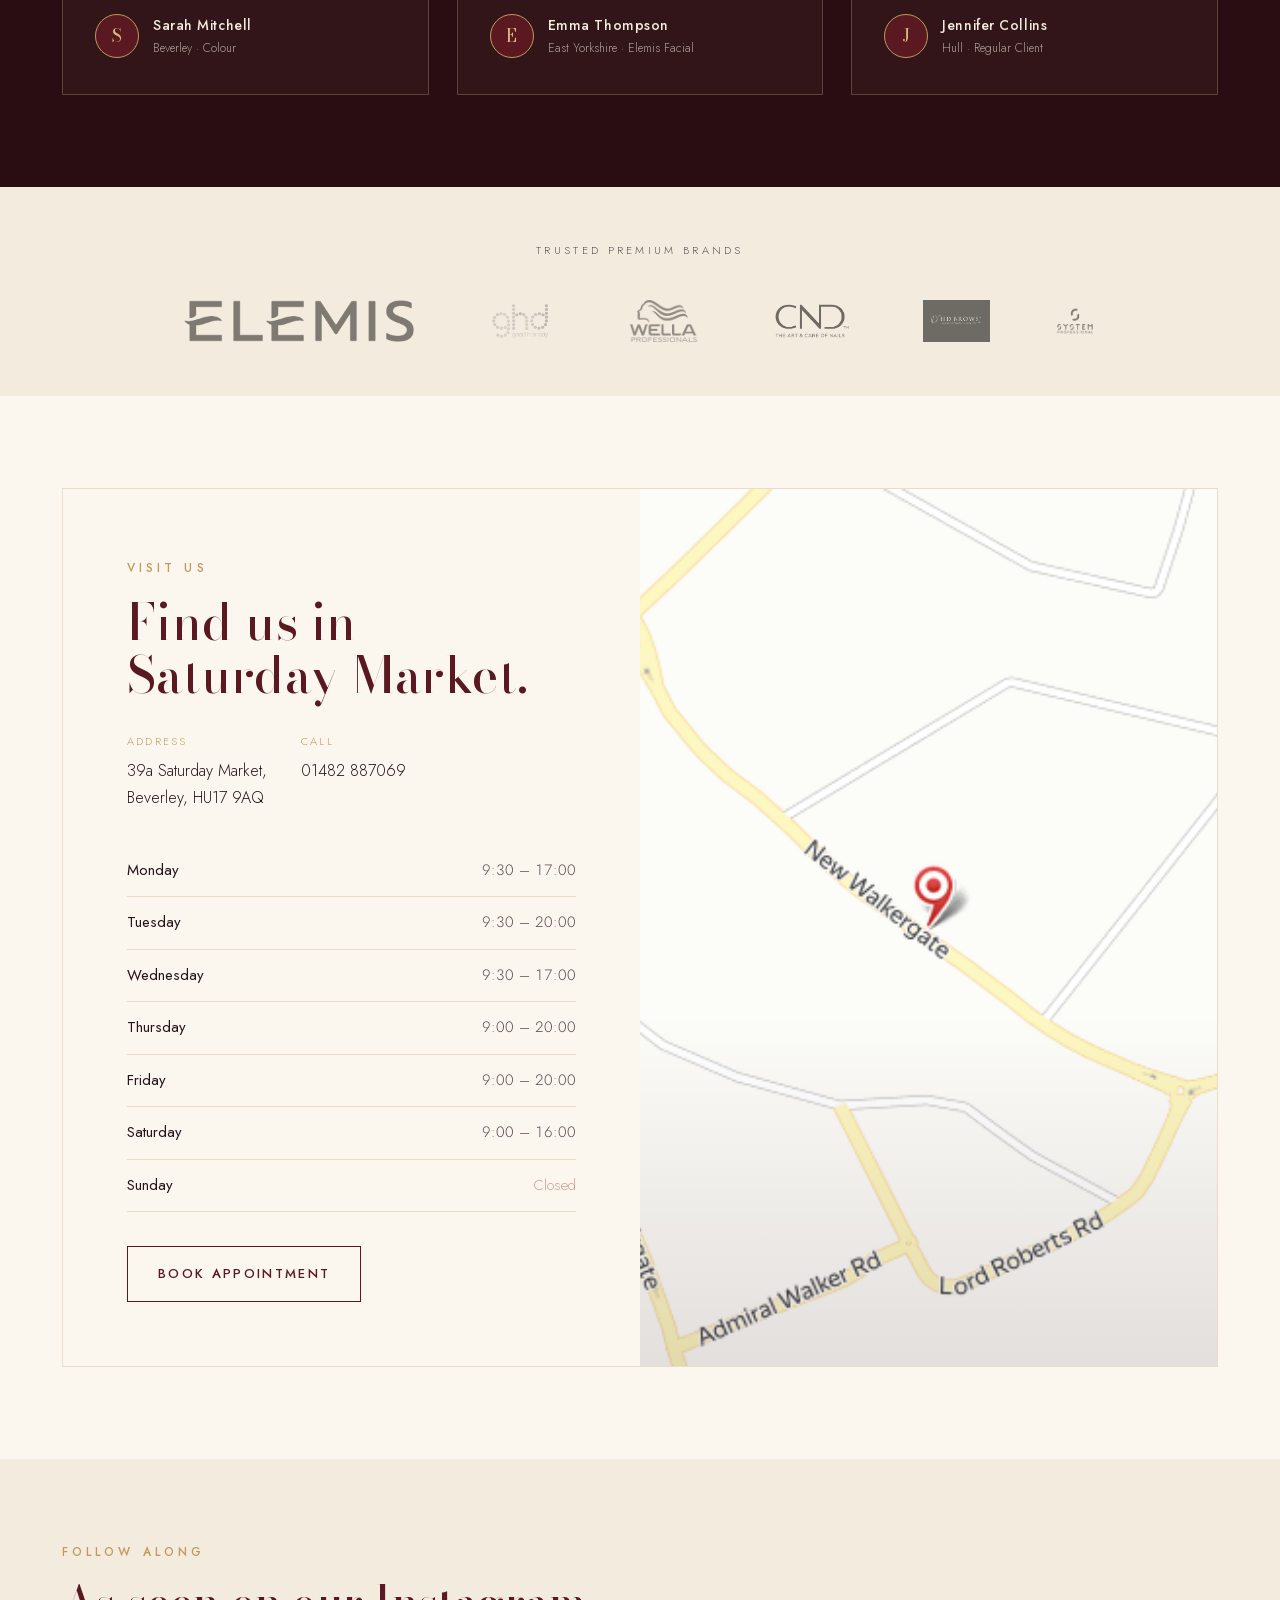
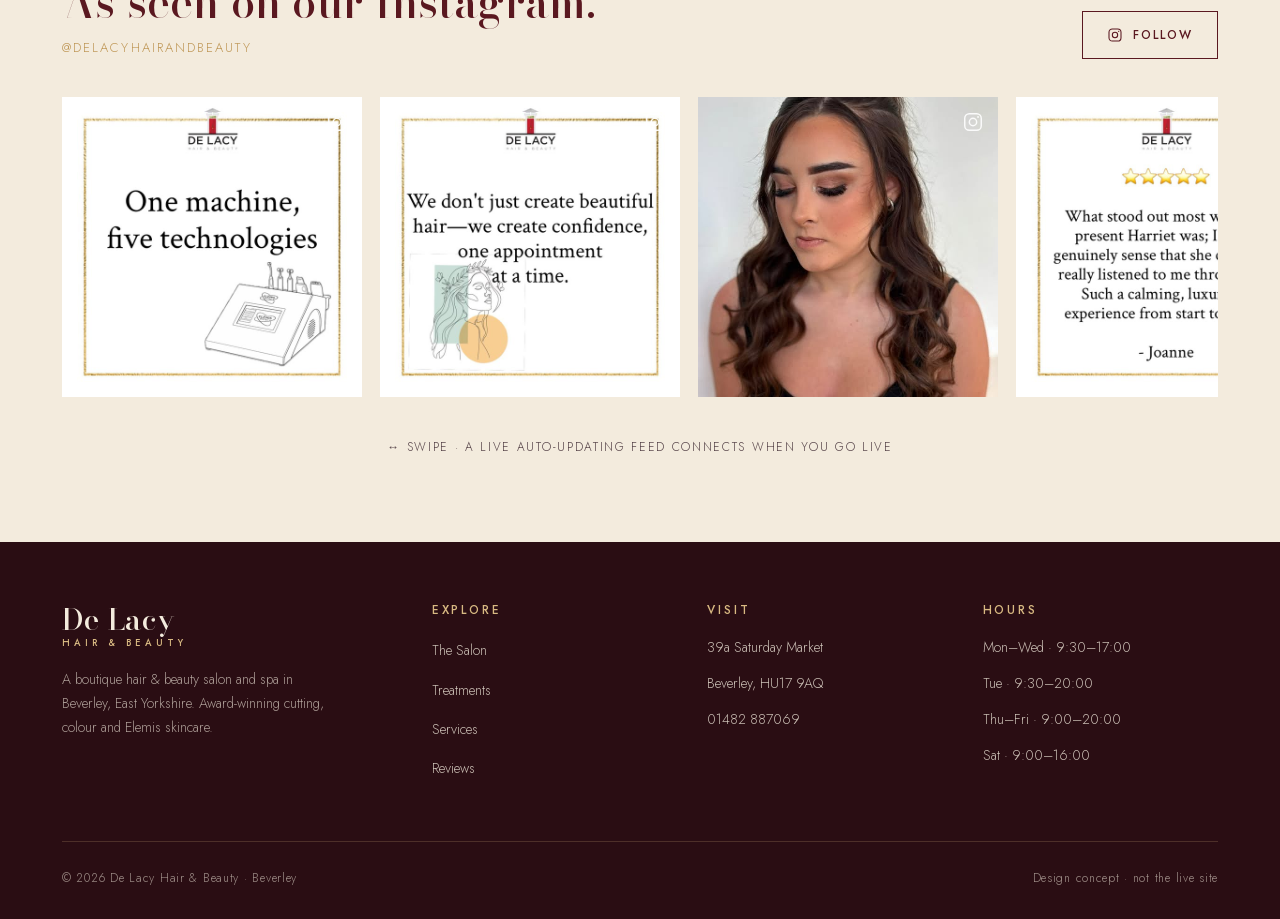
==== commit bc5e5c24: "Door intro: make the scrub fluid on mobile Four things were costing frames on phones:  - brightness(" ====
--- a/index.html
+++ b/index.html
@@ -319,7 +319,8 @@
 #di-stage{height:90vh}
 /* offset by the 40px topbar so this box matches .hero exactly — otherwise the
    backdrop and the real hero are 40px apart and ghost during the final cross-fade */
-.di-bg{position:absolute;top:40px;left:0;right:0;bottom:-40px;z-index:0;background:url(images/hero.jpg) center/cover no-repeat}
+/* own layer, so the area the doors uncover isn't re-rasterised every frame */
+.di-bg{position:absolute;top:40px;left:0;right:0;bottom:-40px;z-index:0;background:url(images/hero.jpg) center/cover no-repeat;transform:translateZ(0)}
 /* must stay identical to .hero-bg::after or the hand-off flickers */
 .di-bg::after{content:"";position:absolute;inset:0;background:
   linear-gradient(105deg, rgba(42,13,19,.9) 0%, rgba(74,20,27,.72) 40%, rgba(42,13,19,.35) 100%),
@@ -330,7 +331,10 @@
 .di-transom-sub{font-family:var(--sans);font-size:10px;letter-spacing:.36em;text-transform:uppercase;color:#6b5c5c}
 /* door panels */
 /* no transition — scroll position drives the transform every frame */
-.di-door{position:absolute;top:84px;bottom:var(--th);z-index:2;width:50%;background:var(--wine);will-change:transform,filter}
+.di-door{position:absolute;top:84px;bottom:var(--th);z-index:2;width:50%;background:var(--wine);will-change:transform;backface-visibility:hidden}
+/* face shading, driven by --shade on #door-intro. Opacity composites on the
+   GPU; the brightness() filter this replaces repainted the whole panel. */
+.di-door::after{content:'';position:absolute;inset:0;background:#180509;opacity:var(--shade,0);pointer-events:none}
 .di-door-l{left:0;transform-origin:left center;border-right:4px solid rgba(0,0,0,.5)}
 .di-door-r{right:0;transform-origin:right center;border-left:4px solid rgba(0,0,0,.5)}
 /* door edge molding */
@@ -774,36 +778,68 @@
     }else{
       if('scrollRestoration' in history) history.scrollRestoration='manual';
 
-      var H=1, ticking=false;
-      function measure(){ H=Math.max(1, stage.offsetHeight); }
+      var H=1, ticking=false, baseW=window.innerWidth;
+      // Fixed px, not 90vh. On mobile the URL bar collapses mid-scroll, which
+      // would resize a vh-based stage and make the doors jump under the finger.
+      function measure(){
+        var vh=window.innerHeight;
+        // a transient 0/tiny viewport mid-resize would collapse the stage and
+        // snap the doors straight open — keep the last good value instead
+        if(vh<200) return;
+        stage.style.height=Math.round(vh*0.9)+'px';
+        H=Math.max(1, stage.offsetHeight);
+      }
       function clamp(v,a,b){ return v<a?a:(v>b?b:v); }
       // quad, not cubic: on a scrub the finger sets the timing, so a steep
       // ease-in reads as the doors ignoring you for the first third
       function ease(t){ return t<.5 ? 2*t*t : 1-Math.pow(-2*t+2,2)/2; }
 
+      // only touch the DOM when a value actually changes — on mobile the
+      // redundant writes cost more than the maths
+      var prev={};
+      function put(el,prop,v){
+        var k=prop+el.className;
+        if(prev[k]===v) return;
+        prev[k]=v;
+        if(prop.charAt(0)==='-') el.style.setProperty(prop,v); else el.style[prop]=v;
+      }
+
       function render(){
         ticking=false;
-        var p=clamp(window.scrollY/H,0,1), e=ease(p), a=e*105;
+        var p=clamp(window.scrollY/H,0,1);
+        if(p===prev.p) return;
+        prev.p=p;
+        var e=ease(p), a=(e*105).toFixed(2);
         // swing away from the viewer, into the salon. The other sign brings the
         // panels toward the camera, where perspective magnifies them past the
         // centre line and the two doors visibly cross each other.
-        doorL.style.transform='perspective(1400px) rotateY('+a+'deg)';
-        doorR.style.transform='perspective(1400px) rotateY('+(-a)+'deg)';
-        doorL.style.filter=doorR.style.filter='brightness('+(1-e*0.35)+')';
-        seam.style.opacity    = clamp(1-p/0.12,0,1);
-        content.style.opacity = clamp(1-p/0.35,0,1);
-        transom.style.opacity = clamp(1-(p-0.65)/0.35,0,1);
-        door.style.opacity    = clamp(1-(p-0.88)/0.12,0,1);
+        put(doorL,'transform','perspective(1400px) rotateY('+a+'deg)');
+        put(doorR,'transform','perspective(1400px) rotateY(-'+a+'deg)');
+        // shade via an opacity-only overlay: brightness() filters on two
+        // viewport-sized layers repaint every frame and stutter on phones
+        put(door,'--shade',(e*0.42).toFixed(3));
+        put(seam,'opacity',    clamp(1-p/0.12,0,1).toFixed(3));
+        put(content,'opacity', clamp(1-p/0.35,0,1).toFixed(3));
+        put(transom,'opacity', clamp(1-(p-0.65)/0.35,0,1).toFixed(3));
+        put(door,'opacity',    clamp(1-(p-0.88)/0.12,0,1).toFixed(3));
         // the hint keeps its pulse animation, so fade it through the keyframe factor
-        if(hint) hint.style.setProperty('--f', clamp(1-p/0.20,0,1));
+        if(hint) put(hint,'--f', clamp(1-p/0.20,0,1).toFixed(3));
         // visibility, not display — the overlay has to come back on the way up
-        door.style.visibility = p>=1 ? 'hidden' : 'visible';
-        door.style.pointerEvents = p>0.05 ? 'none' : 'auto';
+        put(door,'visibility', p>=1 ? 'hidden' : 'visible');
+        put(door,'pointerEvents', p>0.05 ? 'none' : 'auto');
       }
       function onScroll(){ if(!ticking){ ticking=true; requestAnimationFrame(render); } }
 
       window.addEventListener('scroll',onScroll,{passive:true});
-      window.addEventListener('resize',function(){ measure(); onScroll(); });
+      window.addEventListener('resize',function(){
+        // ignore the height-only resize from the URL bar hiding; re-measuring
+        // there is exactly what makes the swing stutter on mobile
+        if(window.innerWidth===baseW) return;
+        baseW=window.innerWidth; measure(); prev.p=-1; onScroll();
+      });
+      window.addEventListener('orientationchange',function(){
+        baseW=window.innerWidth; measure(); prev.p=-1; onScroll();
+      });
       // rAF is paused in a background tab — resync on return
       document.addEventListener('visibilitychange',function(){ if(!document.hidden) onScroll(); });
       measure();
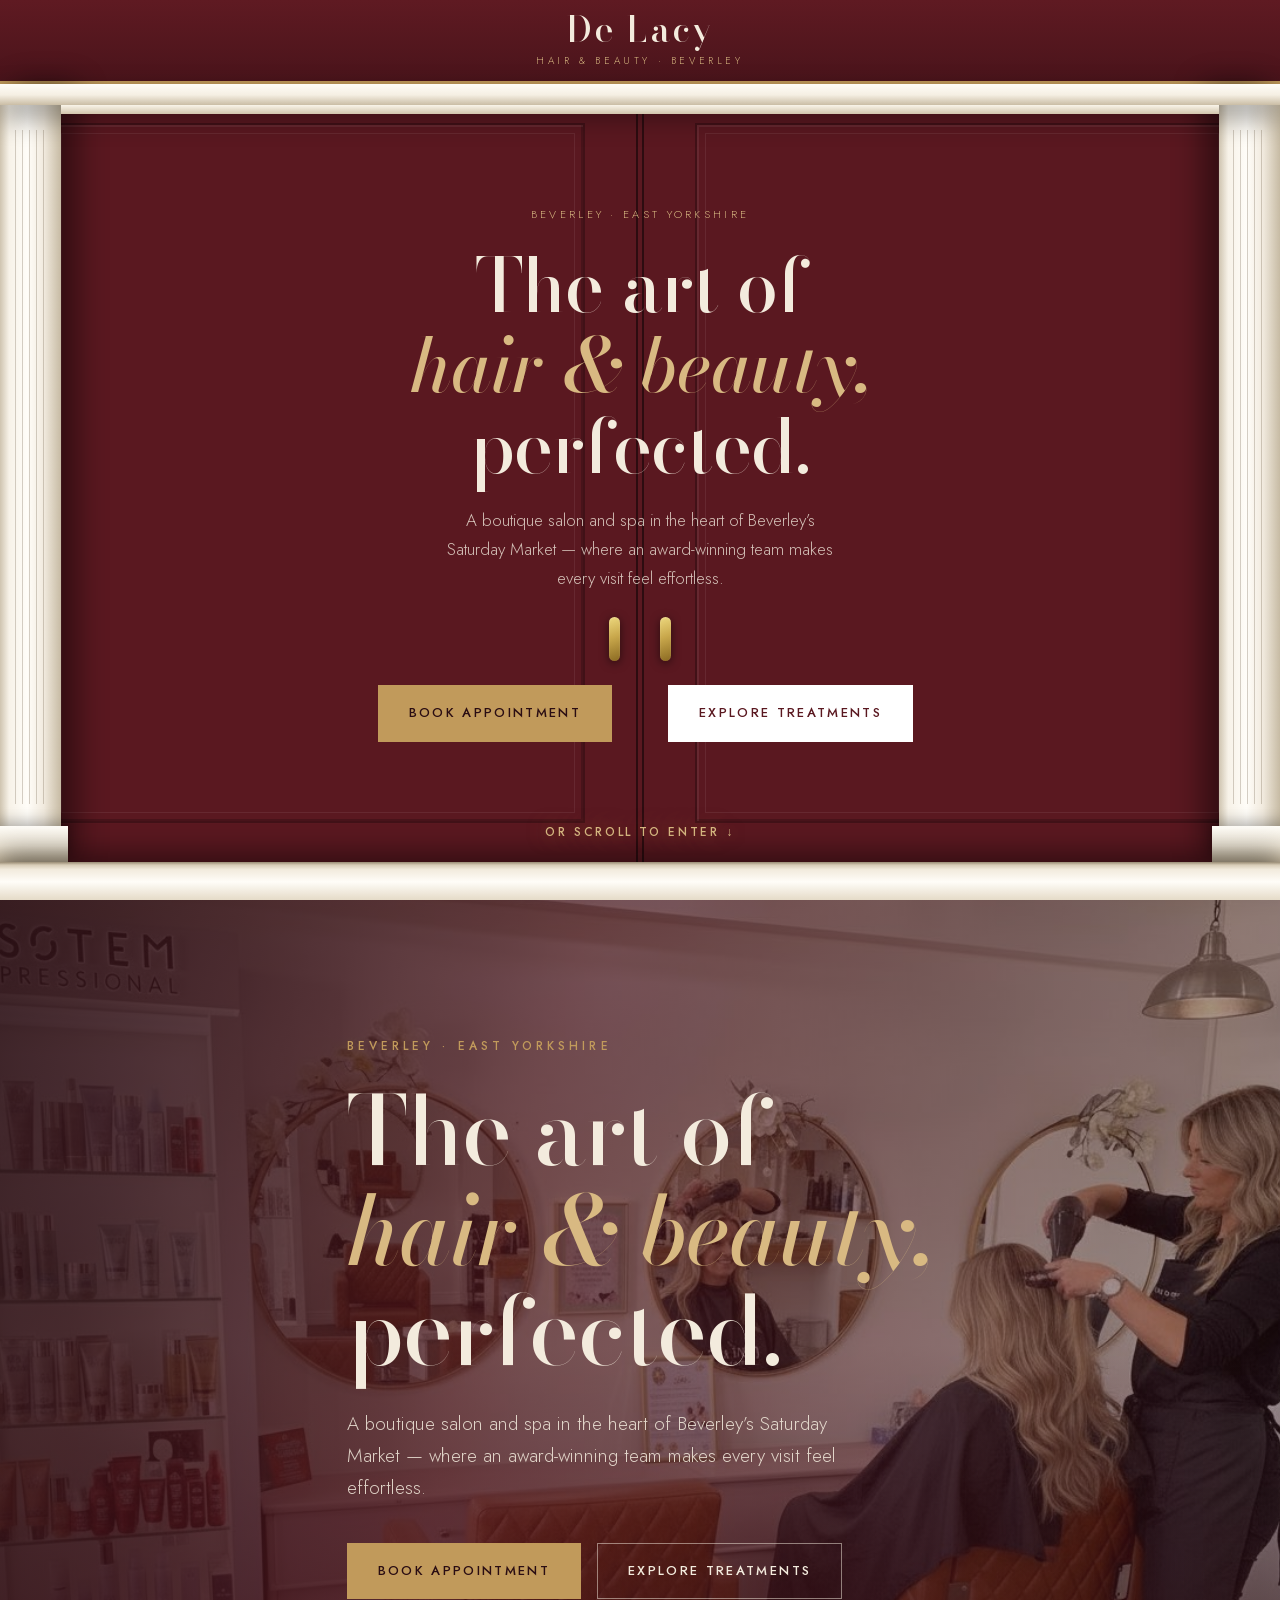
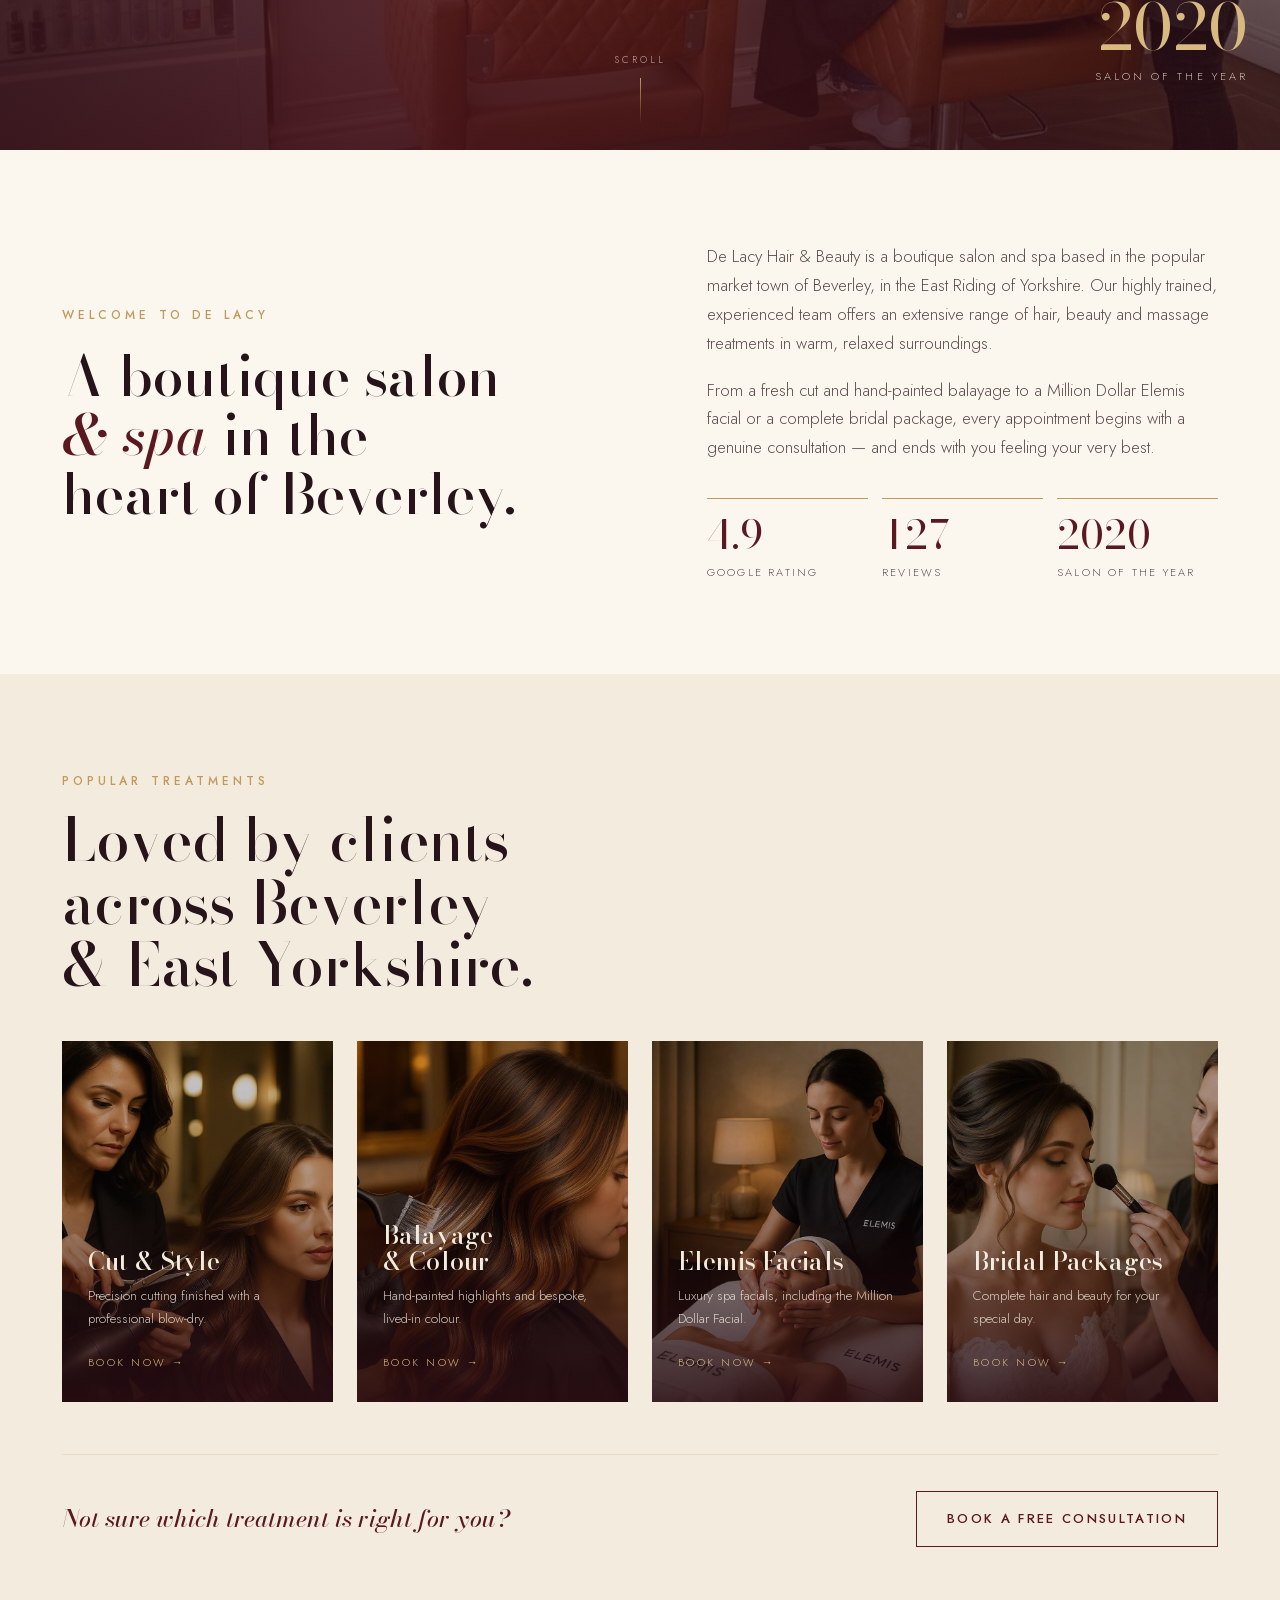
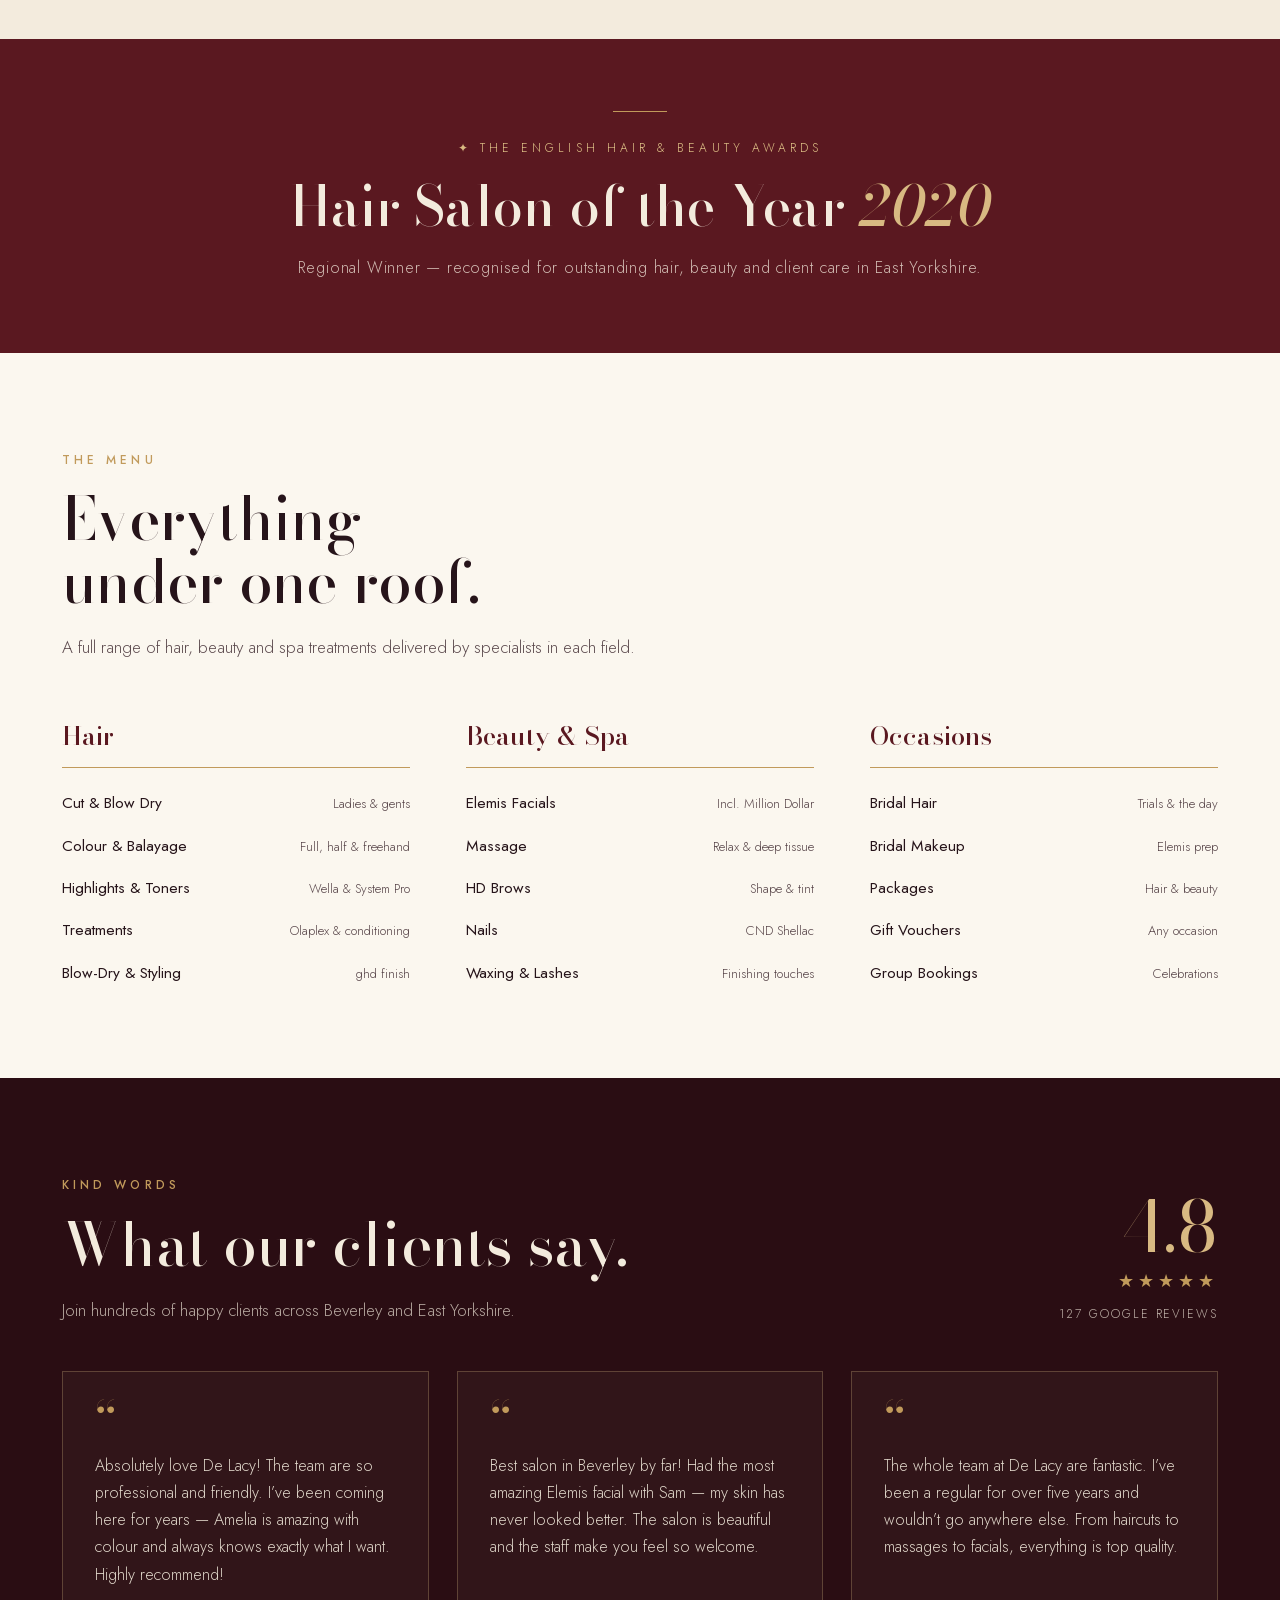
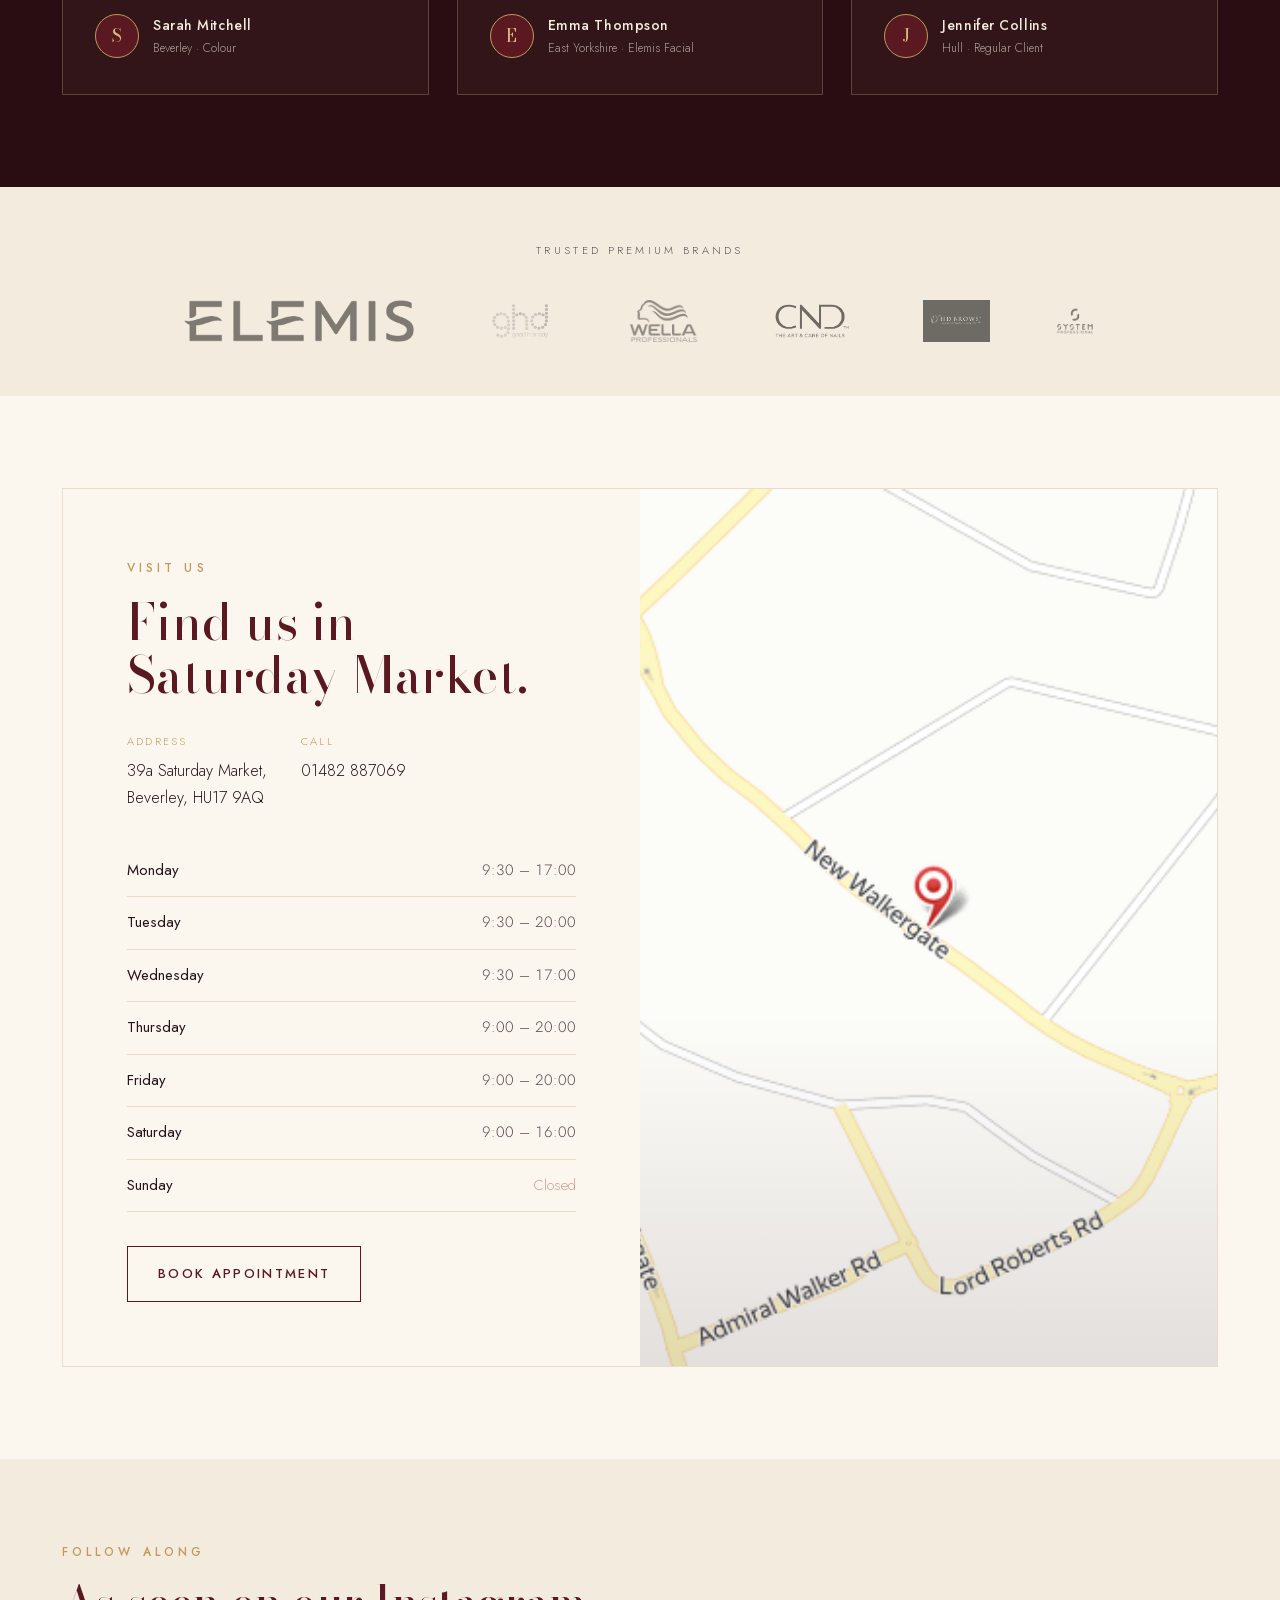
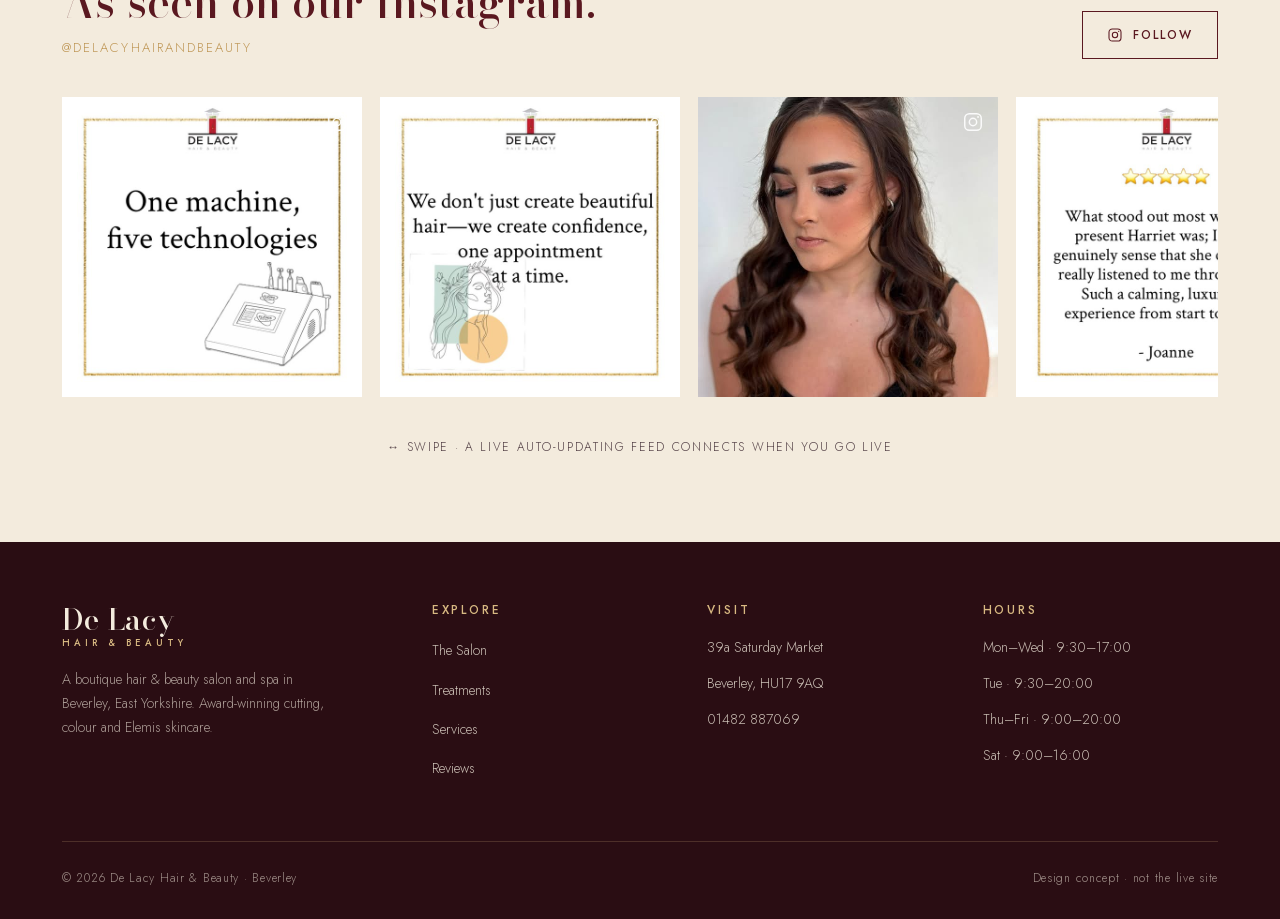
==== commit 7ec80975: "Door intro: red header, held at the top through the whole swing The transom faded out from 65% of th" ====
--- a/index.html
+++ b/index.html
@@ -326,9 +326,9 @@
   linear-gradient(105deg, rgba(42,13,19,.9) 0%, rgba(74,20,27,.72) 40%, rgba(42,13,19,.35) 100%),
   linear-gradient(0deg, rgba(42,13,19,.7), rgba(42,13,19,0) 45%)}
 /* white transom */
-.di-transom{position:absolute;top:0;left:0;right:0;height:84px;z-index:5;background:#fff;display:flex;align-items:center;justify-content:center;flex-direction:column;gap:4px;border-bottom:3px solid var(--wine);pointer-events:none}
-.di-transom-name{font-family:var(--serif);font-size:clamp(22px,2.8vw,36px);font-weight:500;letter-spacing:.06em;color:var(--wine);line-height:1}
-.di-transom-sub{font-family:var(--sans);font-size:10px;letter-spacing:.36em;text-transform:uppercase;color:#6b5c5c}
+.di-transom{position:absolute;top:0;left:0;right:0;height:84px;z-index:5;background:linear-gradient(#5f1a22,#4a141b);display:flex;align-items:center;justify-content:center;flex-direction:column;gap:4px;border-bottom:3px solid var(--gold);pointer-events:none}
+.di-transom-name{font-family:var(--serif);font-size:clamp(22px,2.8vw,36px);font-weight:500;letter-spacing:.06em;color:var(--ivory);line-height:1}
+.di-transom-sub{font-family:var(--sans);font-size:10px;letter-spacing:.36em;text-transform:uppercase;color:var(--gold-soft)}
 /* door panels */
 /* no transition — scroll position drives the transform every frame */
 .di-door{position:absolute;top:84px;bottom:var(--th);z-index:2;width:50%;background:var(--wine);will-change:transform;backface-visibility:hidden}
@@ -768,7 +768,7 @@
     var stage=document.getElementById('di-stage');
     var doorL=door.querySelector('.di-door-l'), doorR=door.querySelector('.di-door-r');
     var seam=door.querySelector('.di-seam'), content=door.querySelector('.di-content');
-    var transom=door.querySelector('.di-transom'), hint=door.querySelector('.di-scroll-hint');
+    var hint=door.querySelector('.di-scroll-hint');
     var reduced=window.matchMedia&&window.matchMedia('(prefers-reduced-motion:reduce)').matches;
 
     if(reduced){
@@ -820,7 +820,8 @@
         put(door,'--shade',(e*0.42).toFixed(3));
         put(seam,'opacity',    clamp(1-p/0.12,0,1).toFixed(3));
         put(content,'opacity', clamp(1-p/0.35,0,1).toFixed(3));
-        put(transom,'opacity', clamp(1-(p-0.65)/0.35,0,1).toFixed(3));
+        // the header holds full opacity all the way through and leaves with the
+        // overlay, rather than fading out from 65% and leaving a gap up top
         put(door,'opacity',    clamp(1-(p-0.88)/0.12,0,1).toFixed(3));
         // the hint keeps its pulse animation, so fade it through the keyframe factor
         if(hint) put(hint,'--f', clamp(1-p/0.20,0,1).toFixed(3));
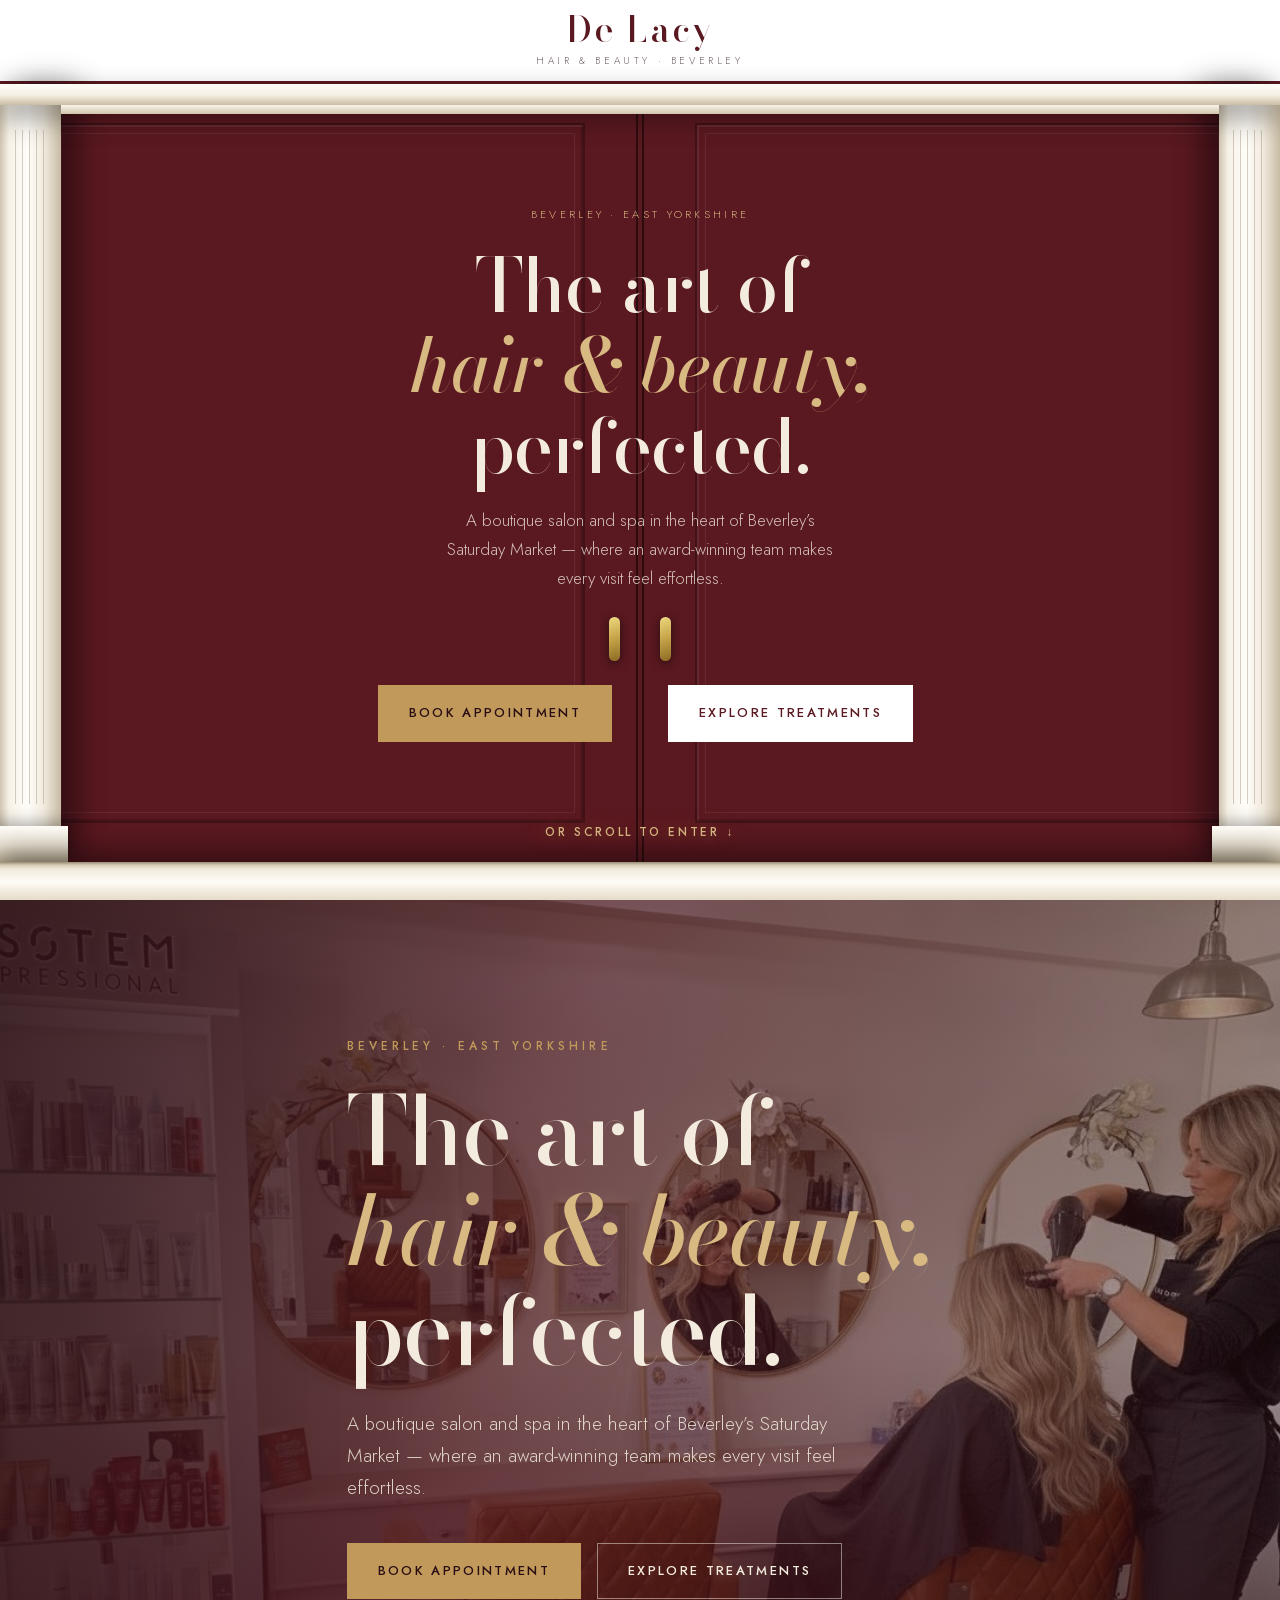
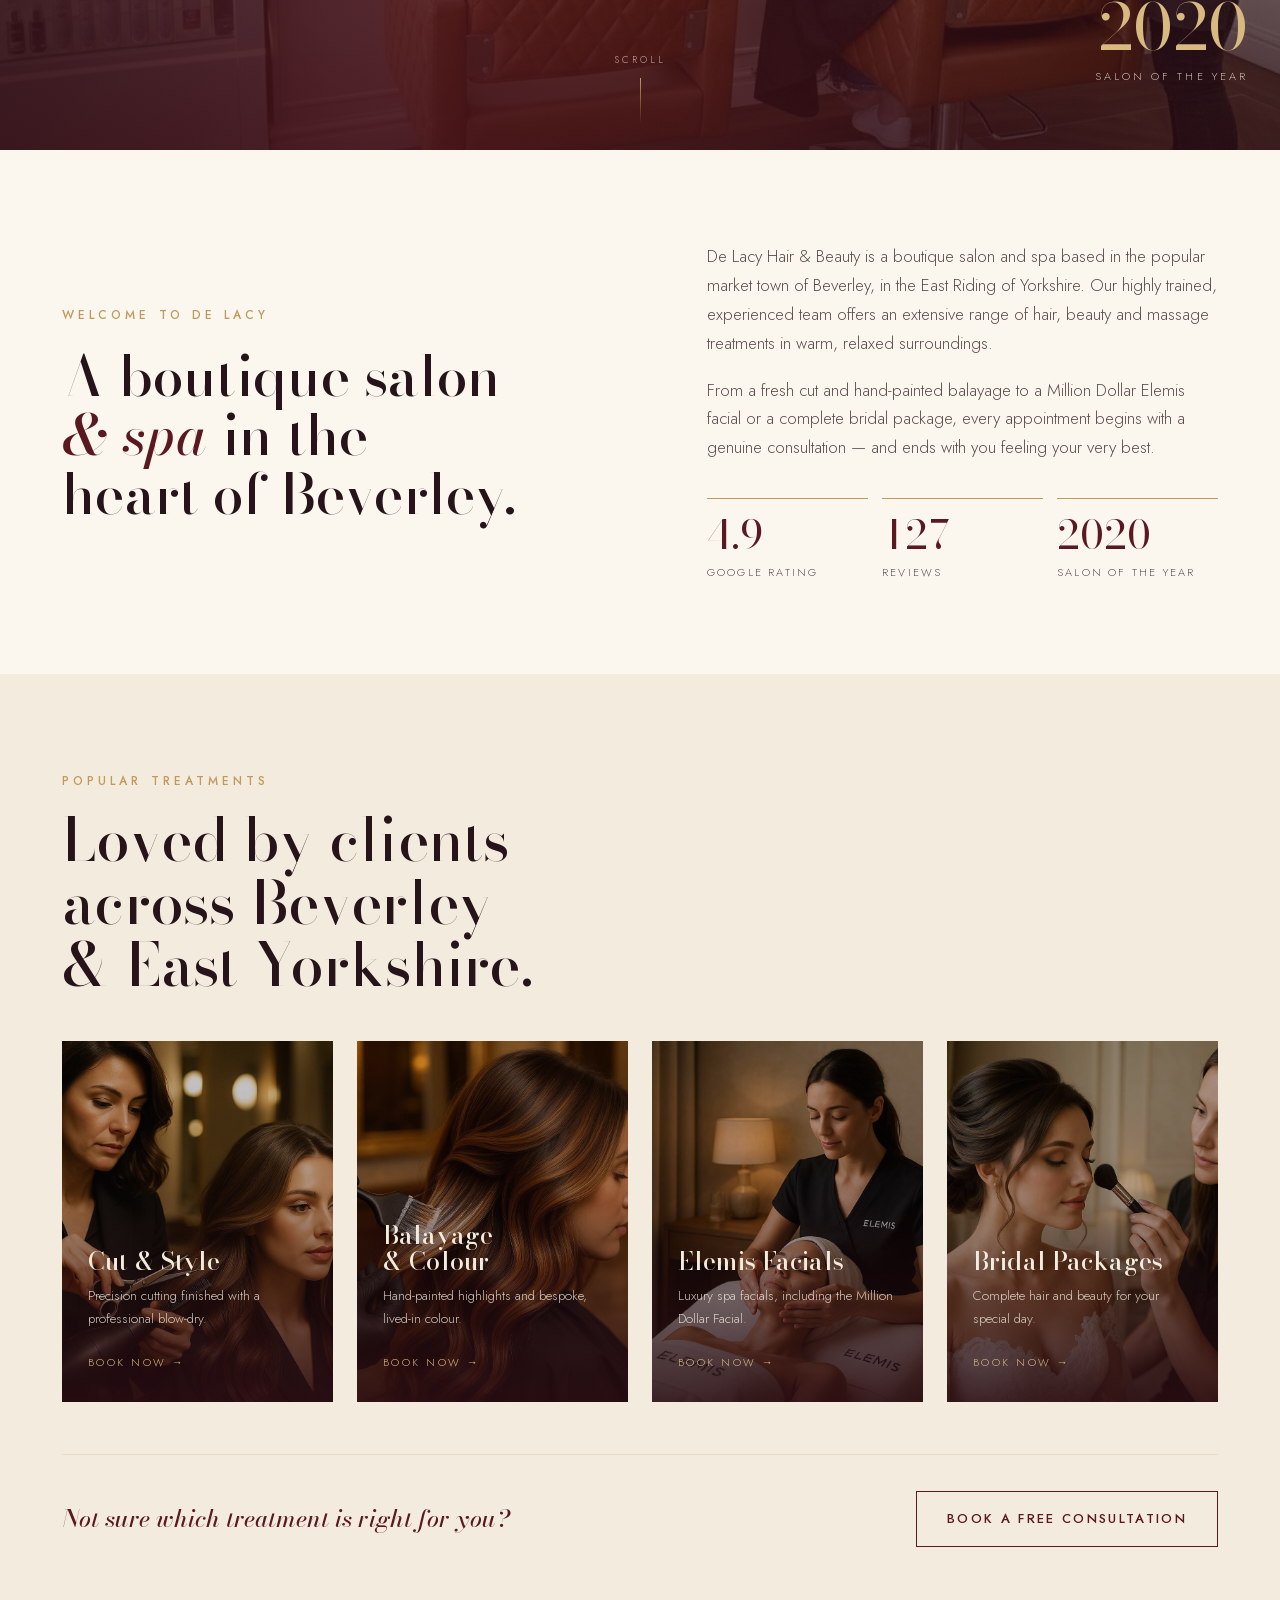
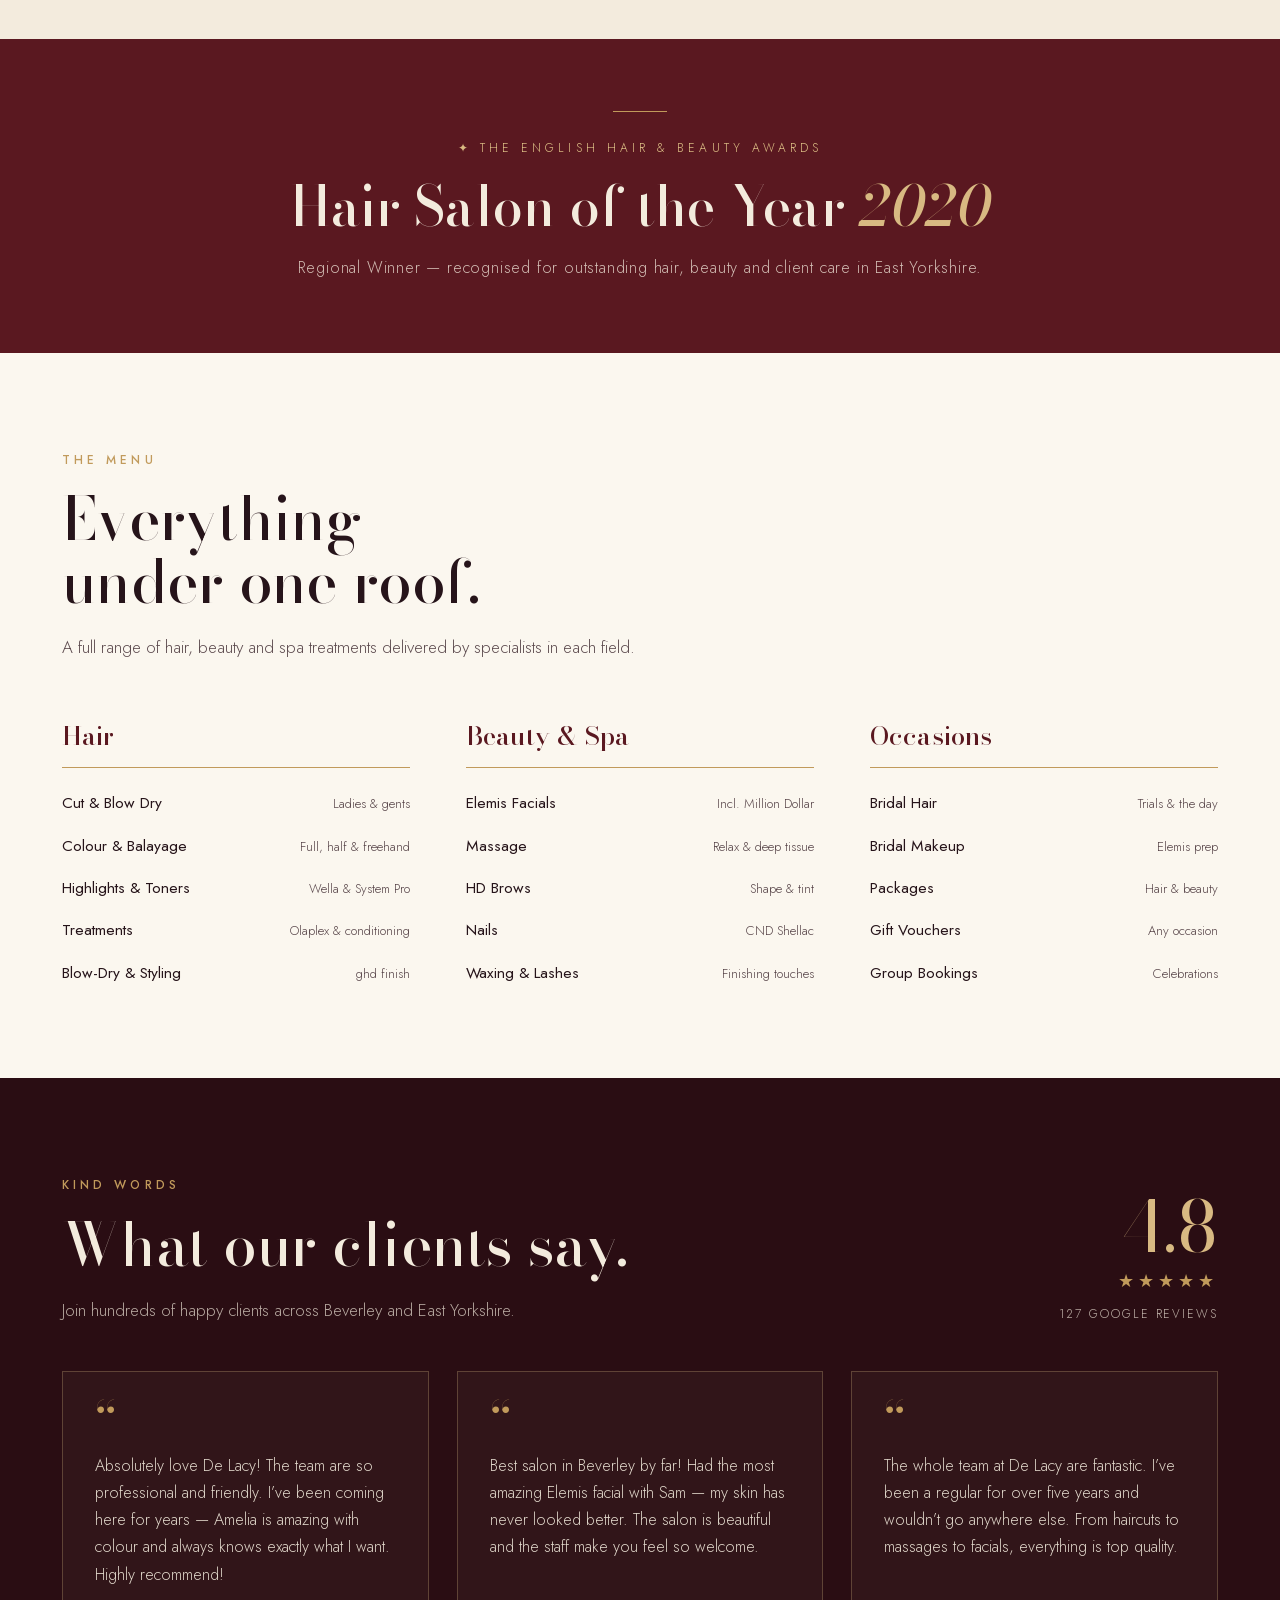
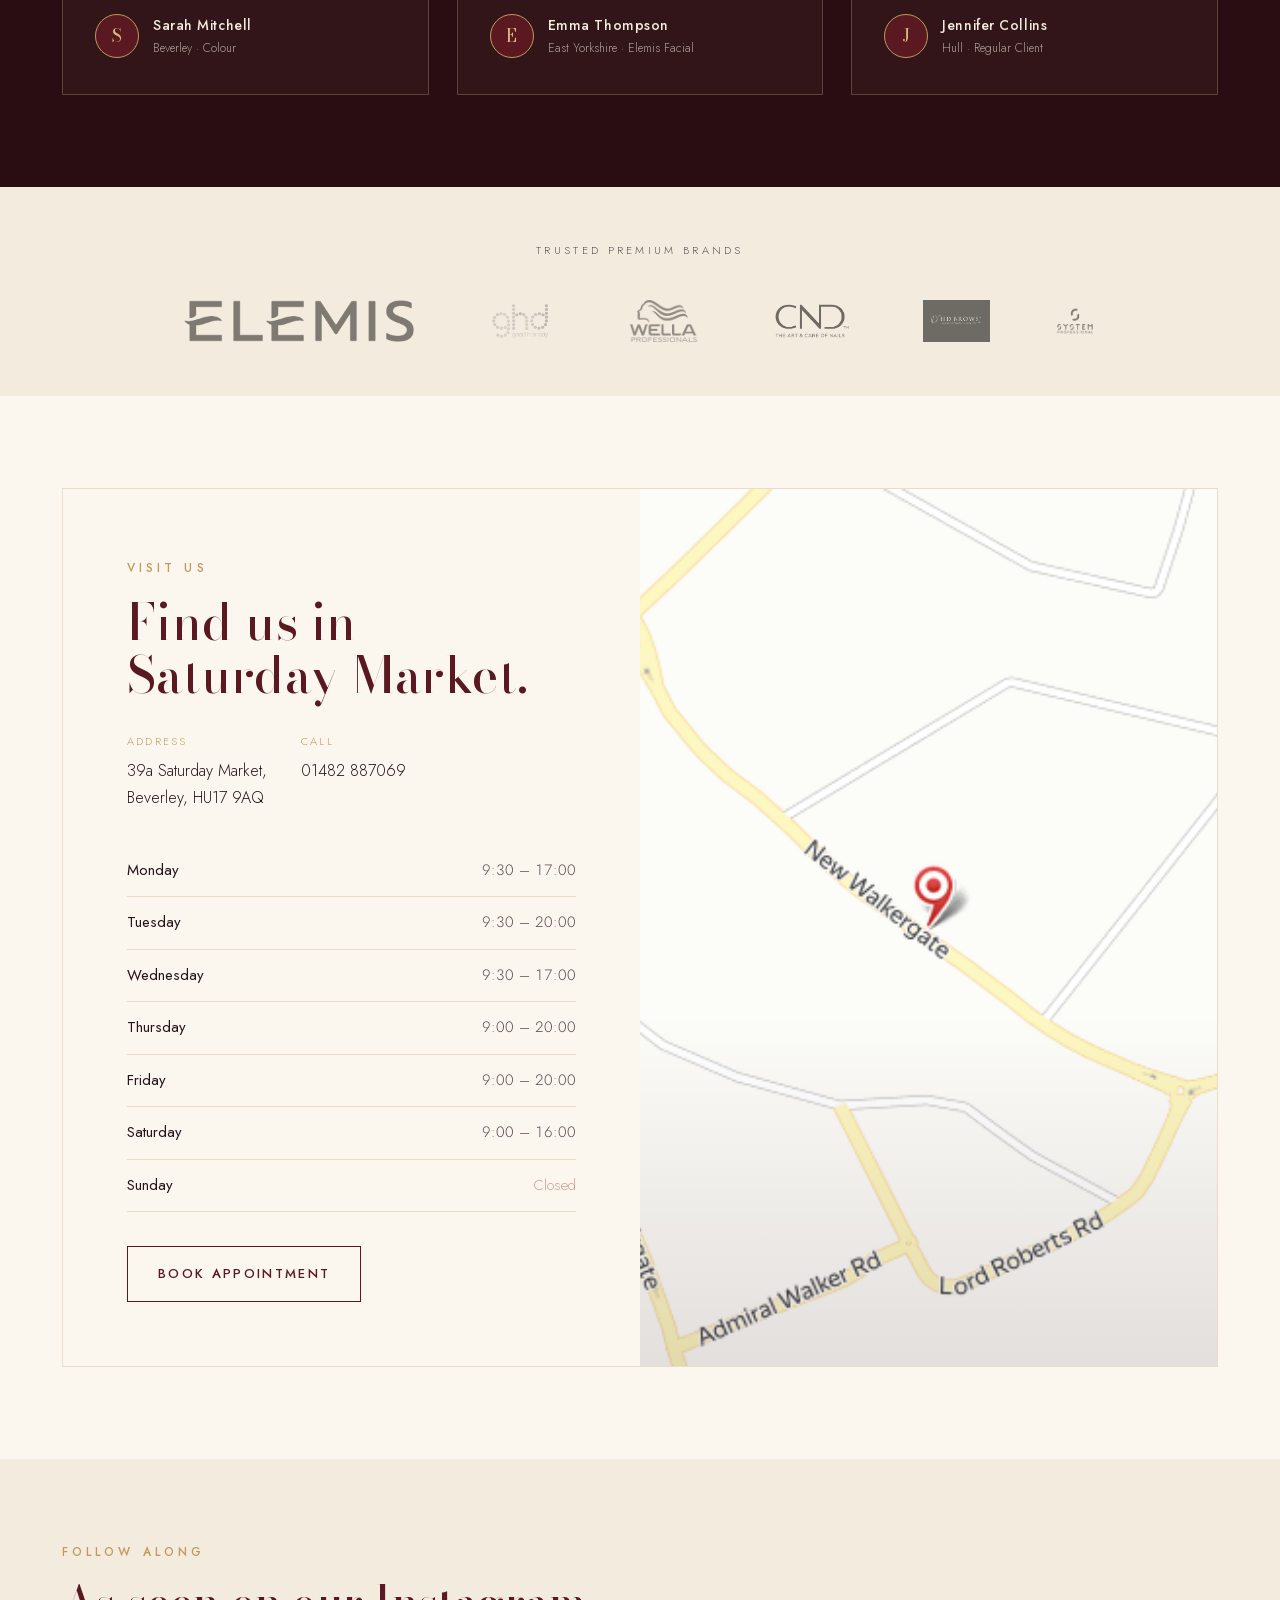
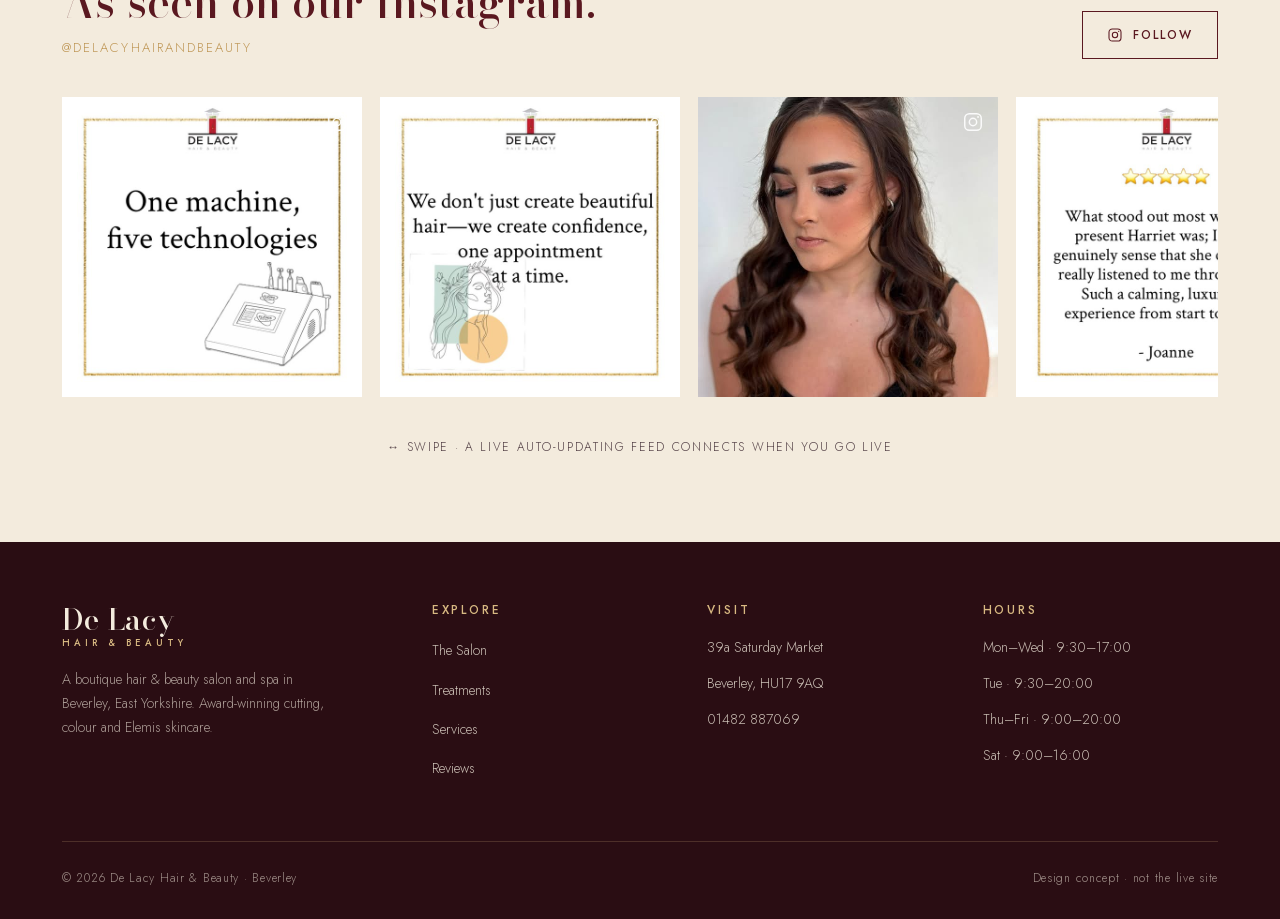
==== commit ad3c6e35: "Door intro: revert the header to white, keep it held through the swing Colour goes back to the white" ====
--- a/index.html
+++ b/index.html
@@ -326,9 +326,9 @@
   linear-gradient(105deg, rgba(42,13,19,.9) 0%, rgba(74,20,27,.72) 40%, rgba(42,13,19,.35) 100%),
   linear-gradient(0deg, rgba(42,13,19,.7), rgba(42,13,19,0) 45%)}
 /* white transom */
-.di-transom{position:absolute;top:0;left:0;right:0;height:84px;z-index:5;background:linear-gradient(#5f1a22,#4a141b);display:flex;align-items:center;justify-content:center;flex-direction:column;gap:4px;border-bottom:3px solid var(--gold);pointer-events:none}
-.di-transom-name{font-family:var(--serif);font-size:clamp(22px,2.8vw,36px);font-weight:500;letter-spacing:.06em;color:var(--ivory);line-height:1}
-.di-transom-sub{font-family:var(--sans);font-size:10px;letter-spacing:.36em;text-transform:uppercase;color:var(--gold-soft)}
+.di-transom{position:absolute;top:0;left:0;right:0;height:84px;z-index:5;background:#fff;display:flex;align-items:center;justify-content:center;flex-direction:column;gap:4px;border-bottom:3px solid var(--wine);pointer-events:none}
+.di-transom-name{font-family:var(--serif);font-size:clamp(22px,2.8vw,36px);font-weight:500;letter-spacing:.06em;color:var(--wine);line-height:1}
+.di-transom-sub{font-family:var(--sans);font-size:10px;letter-spacing:.36em;text-transform:uppercase;color:#6b5c5c}
 /* door panels */
 /* no transition — scroll position drives the transform every frame */
 .di-door{position:absolute;top:84px;bottom:var(--th);z-index:2;width:50%;background:var(--wine);will-change:transform;backface-visibility:hidden}
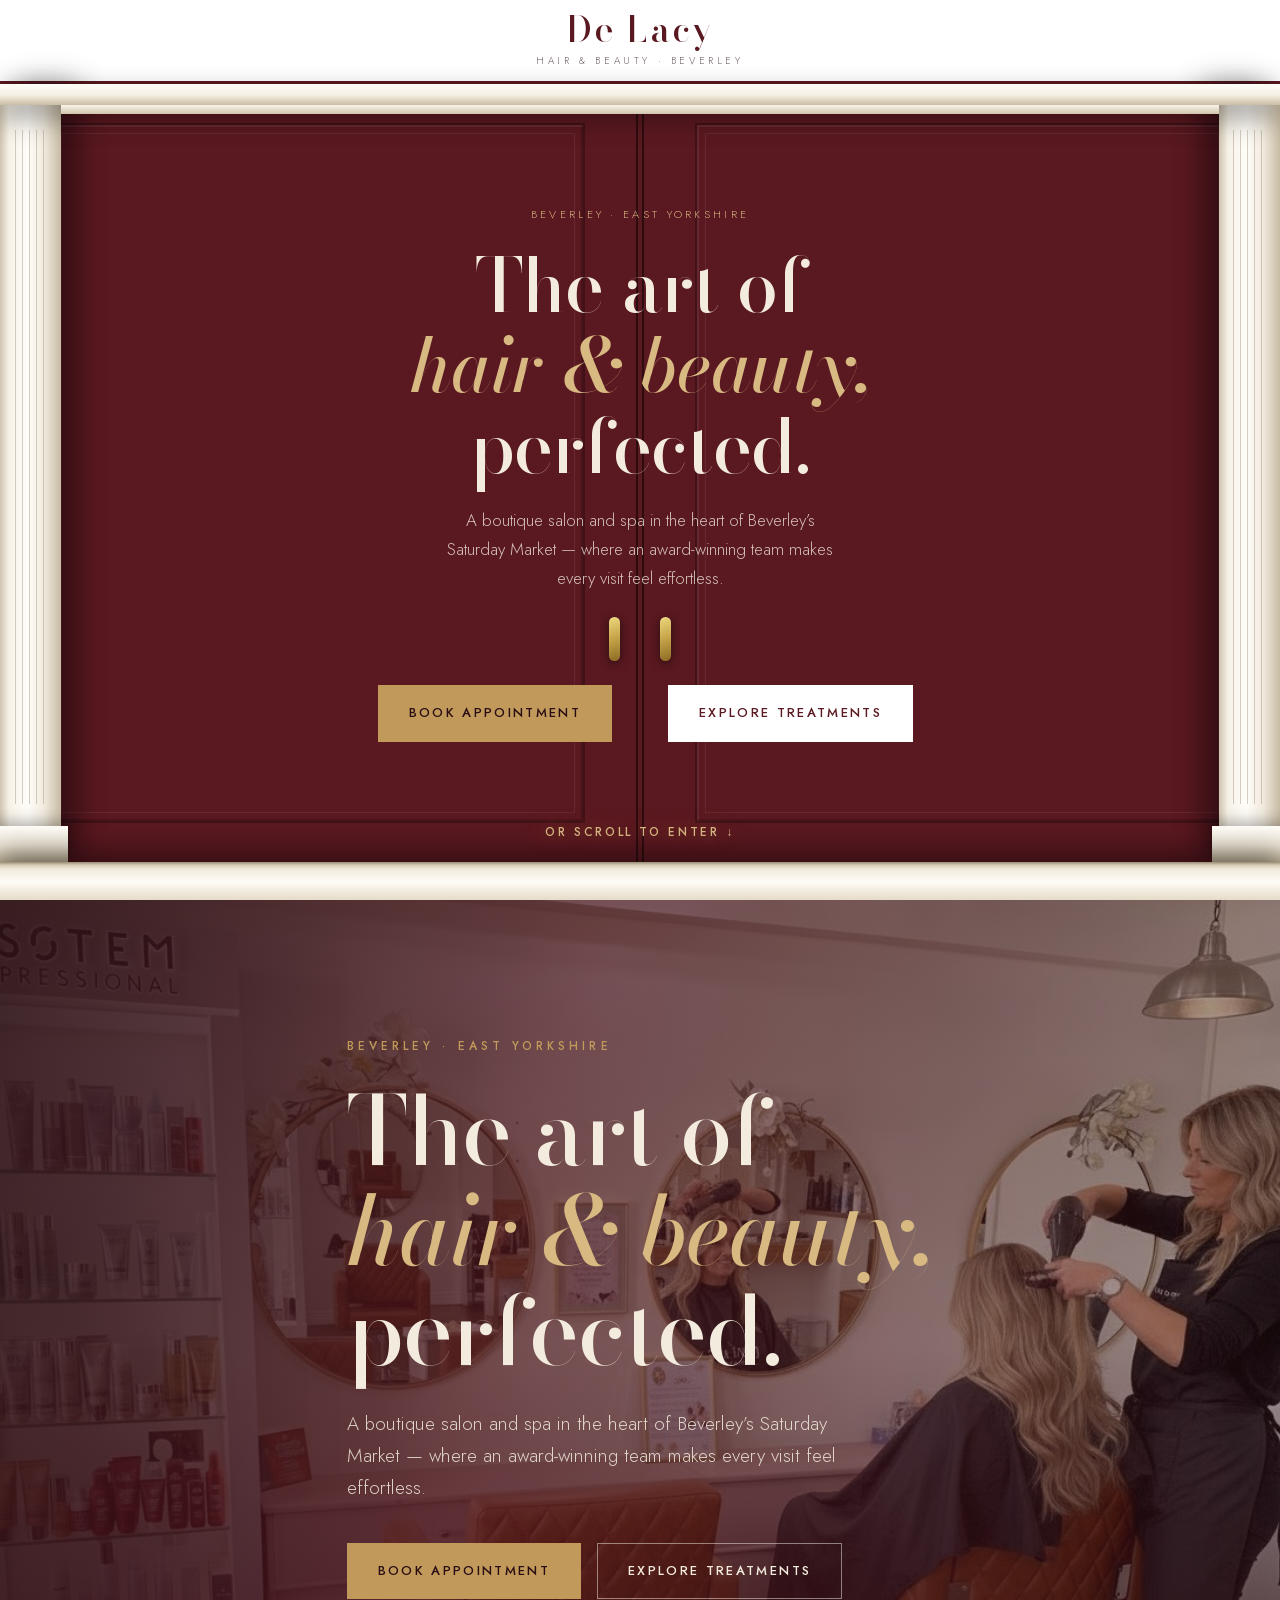
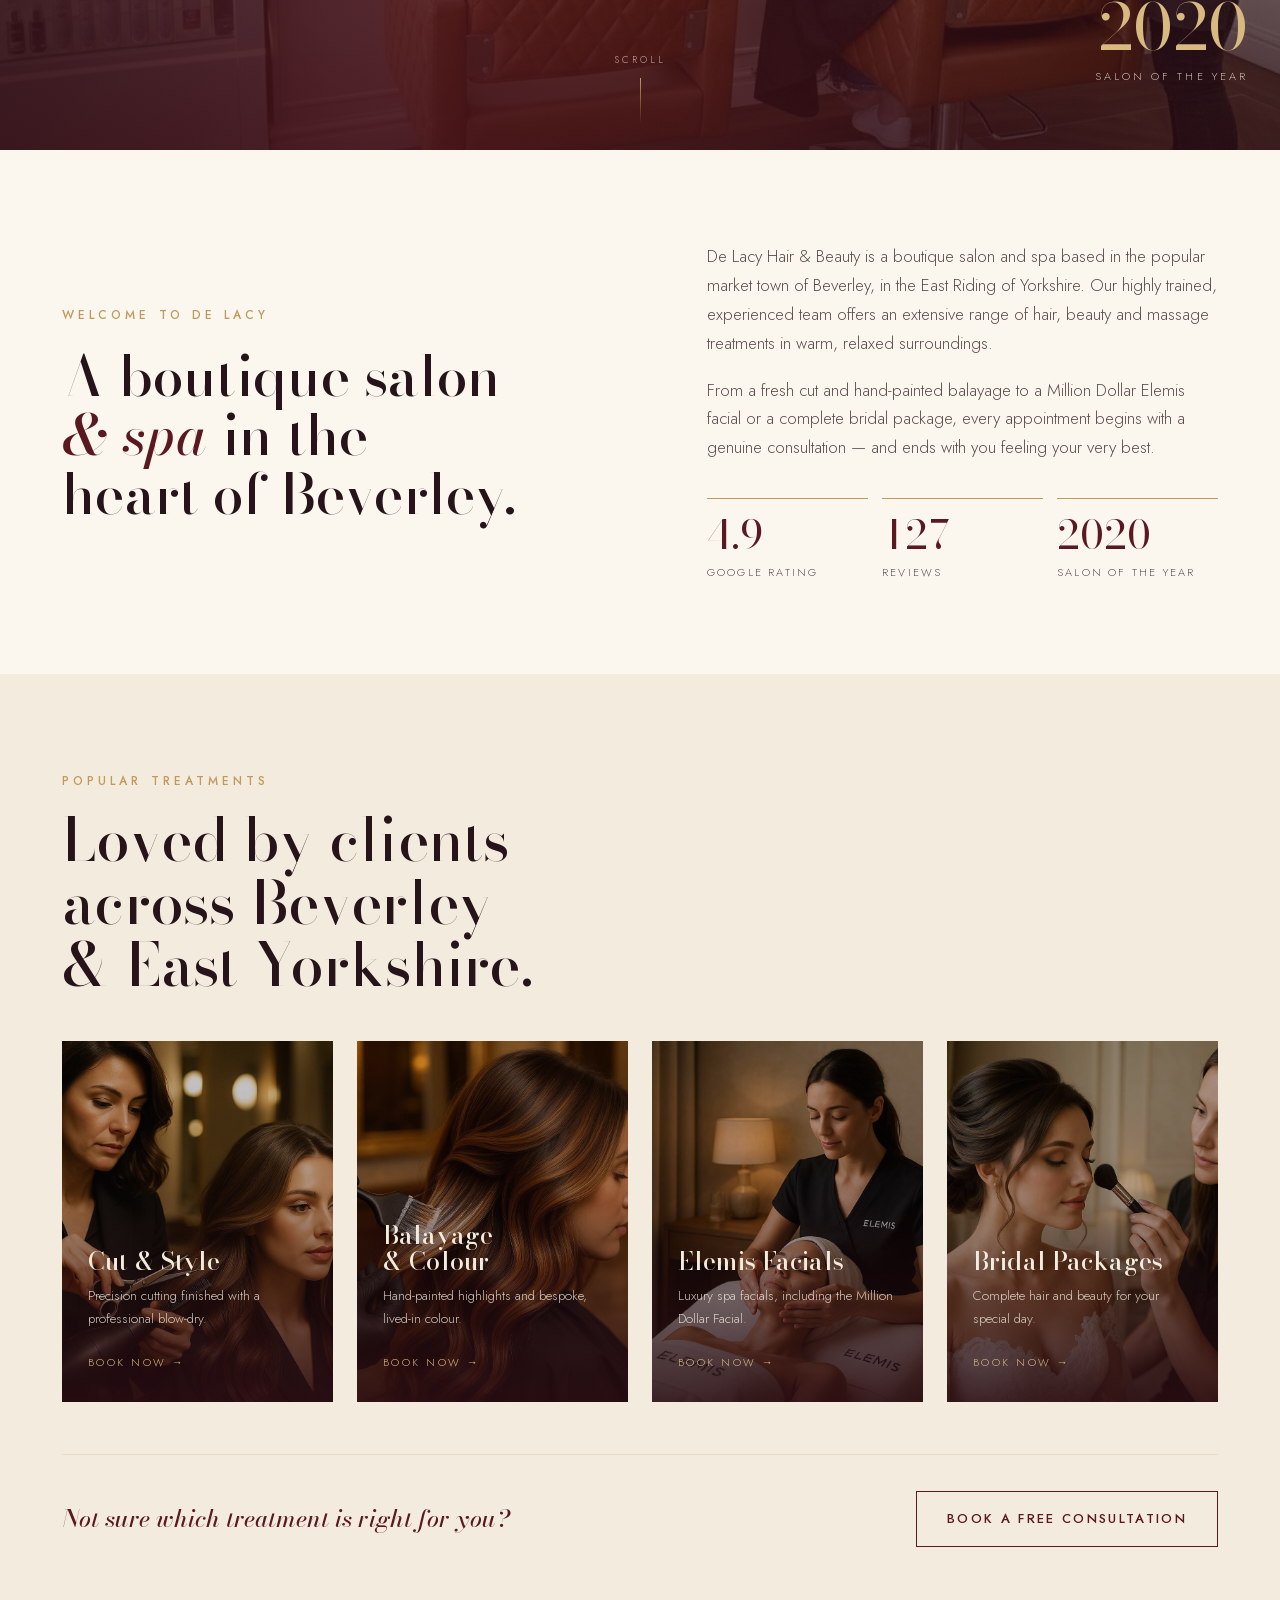
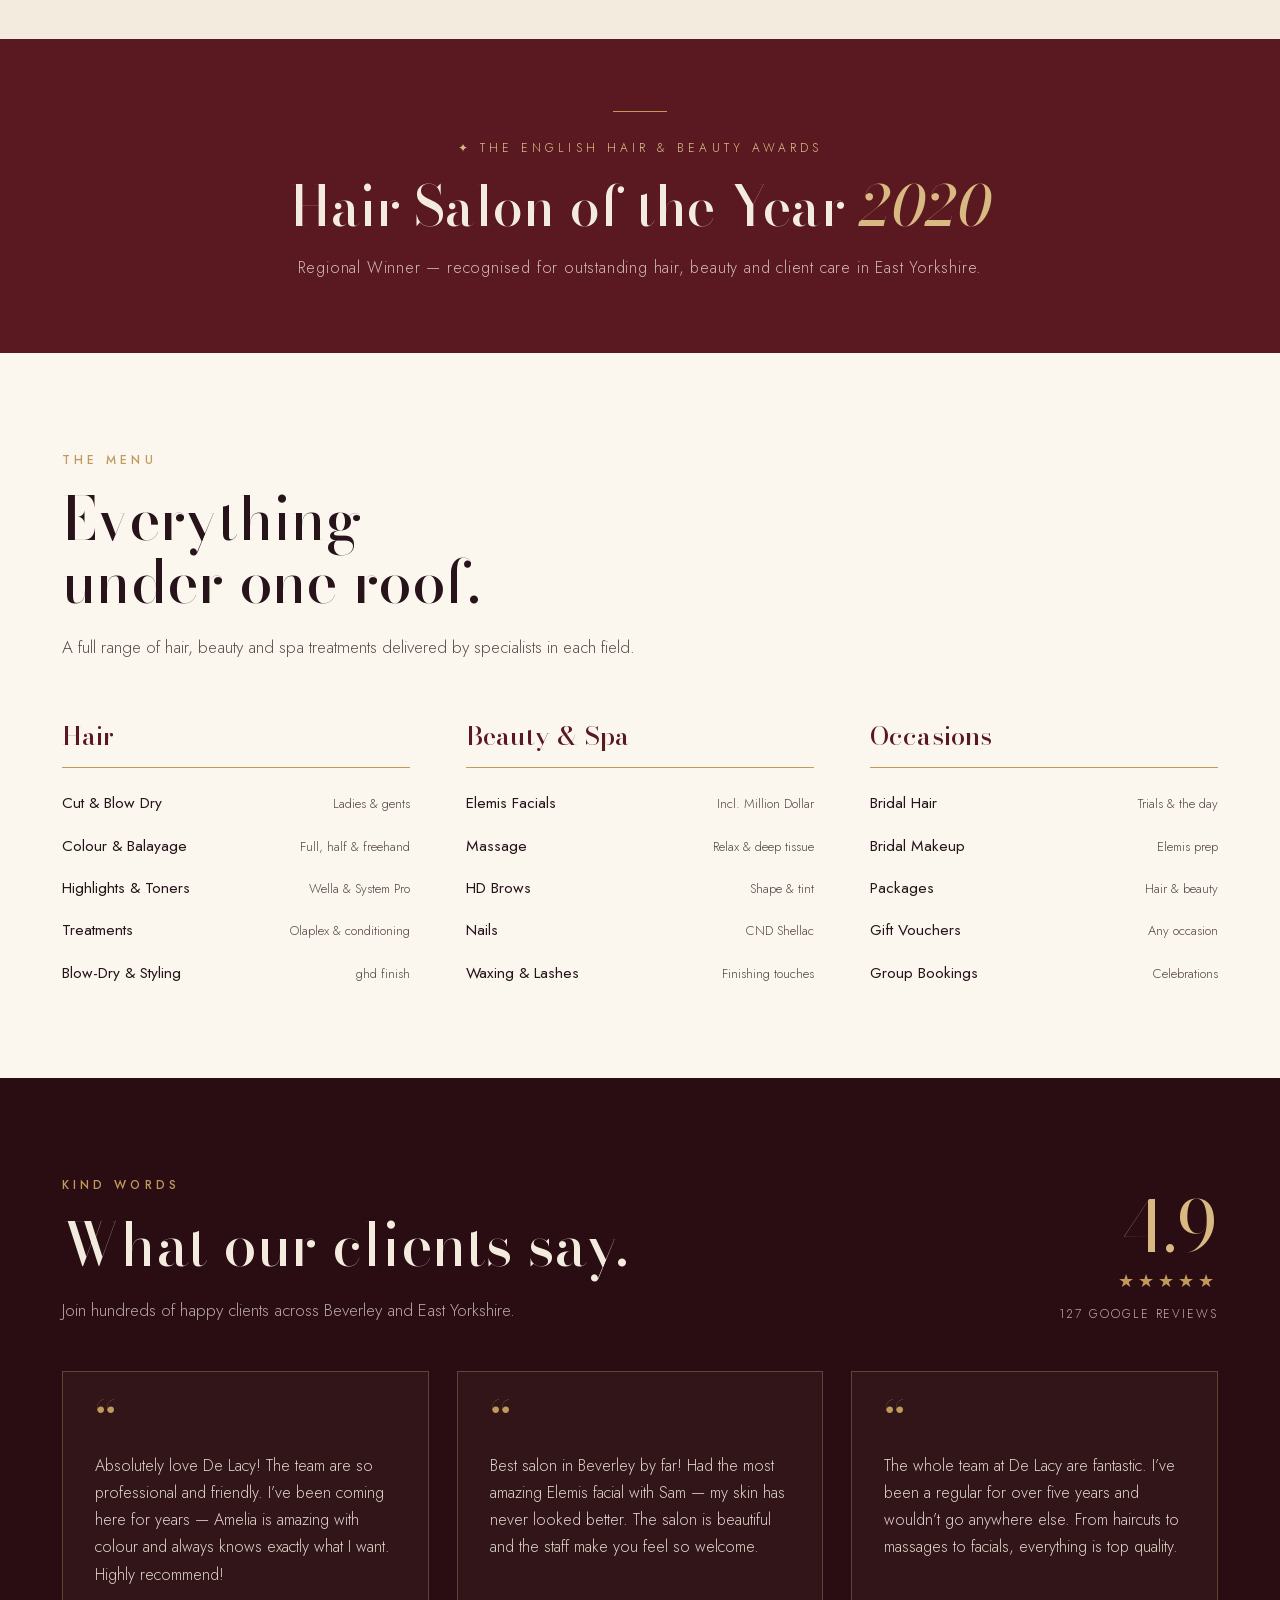
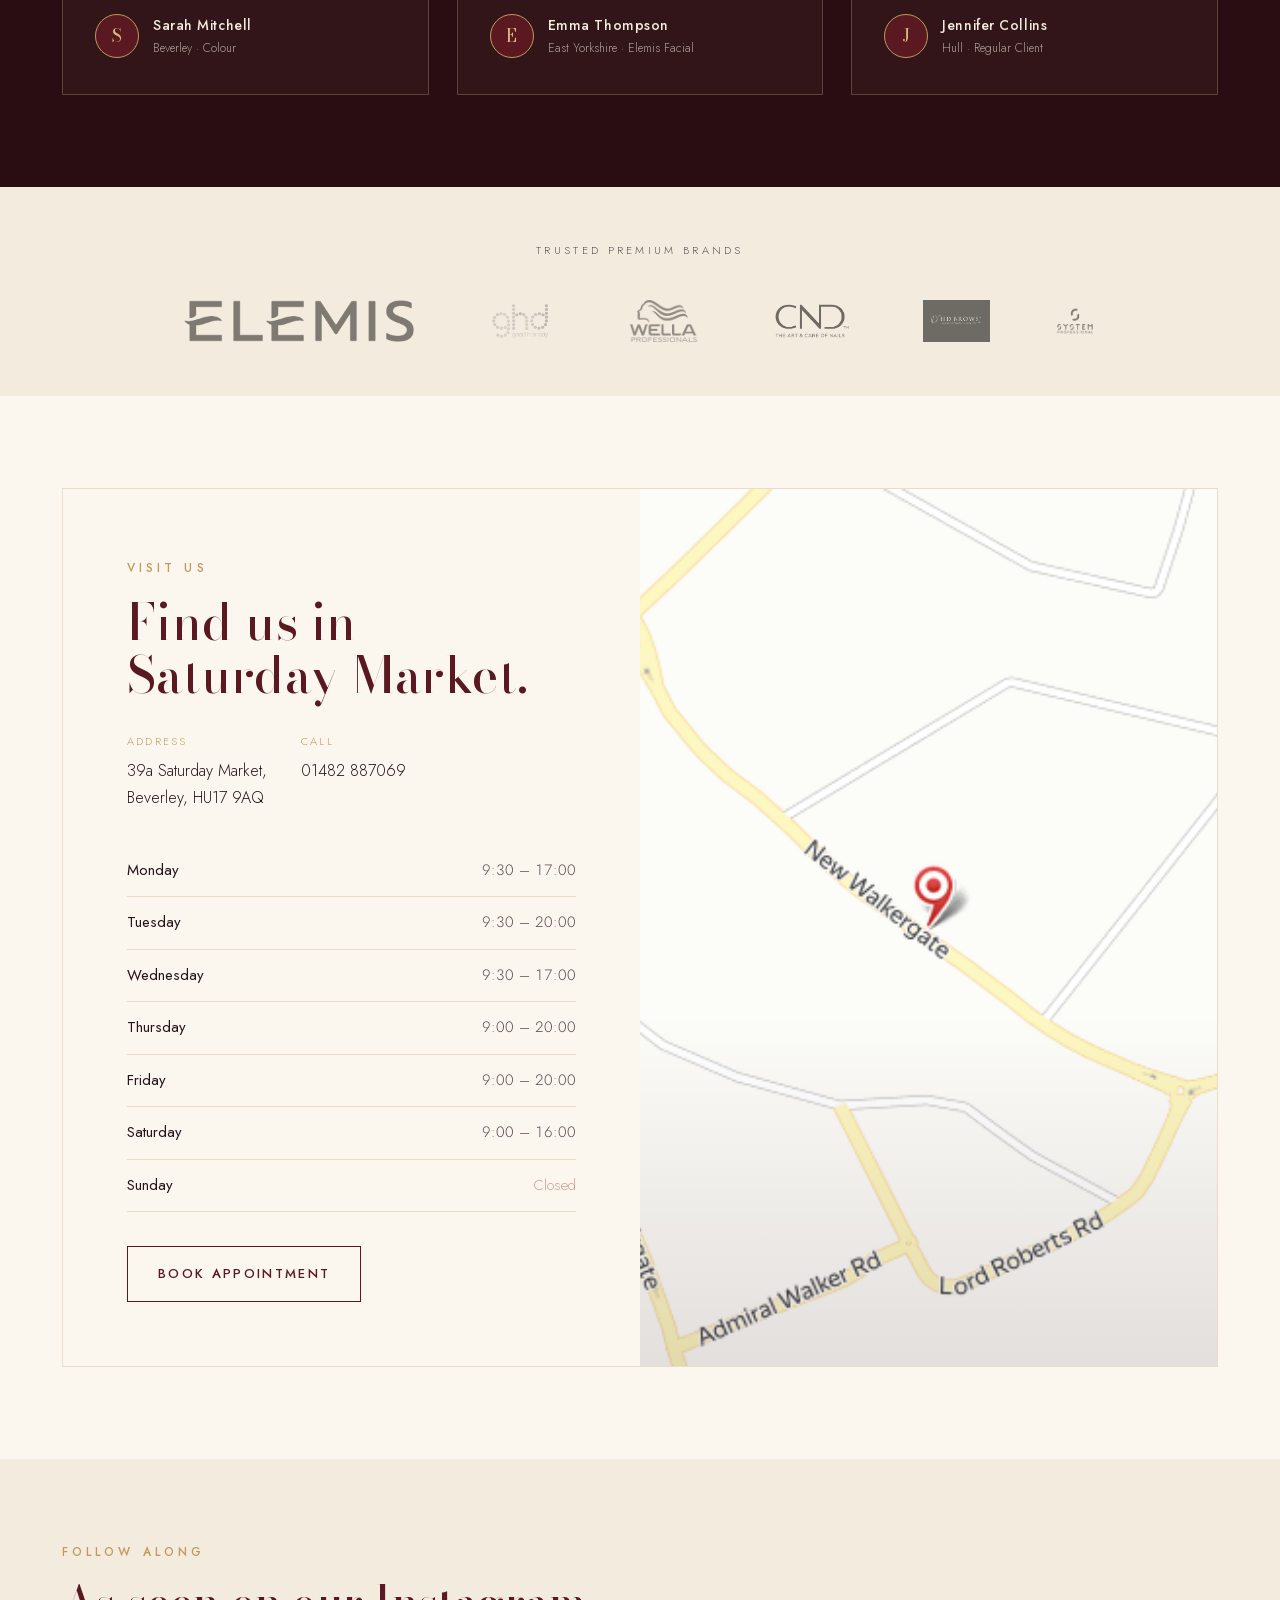
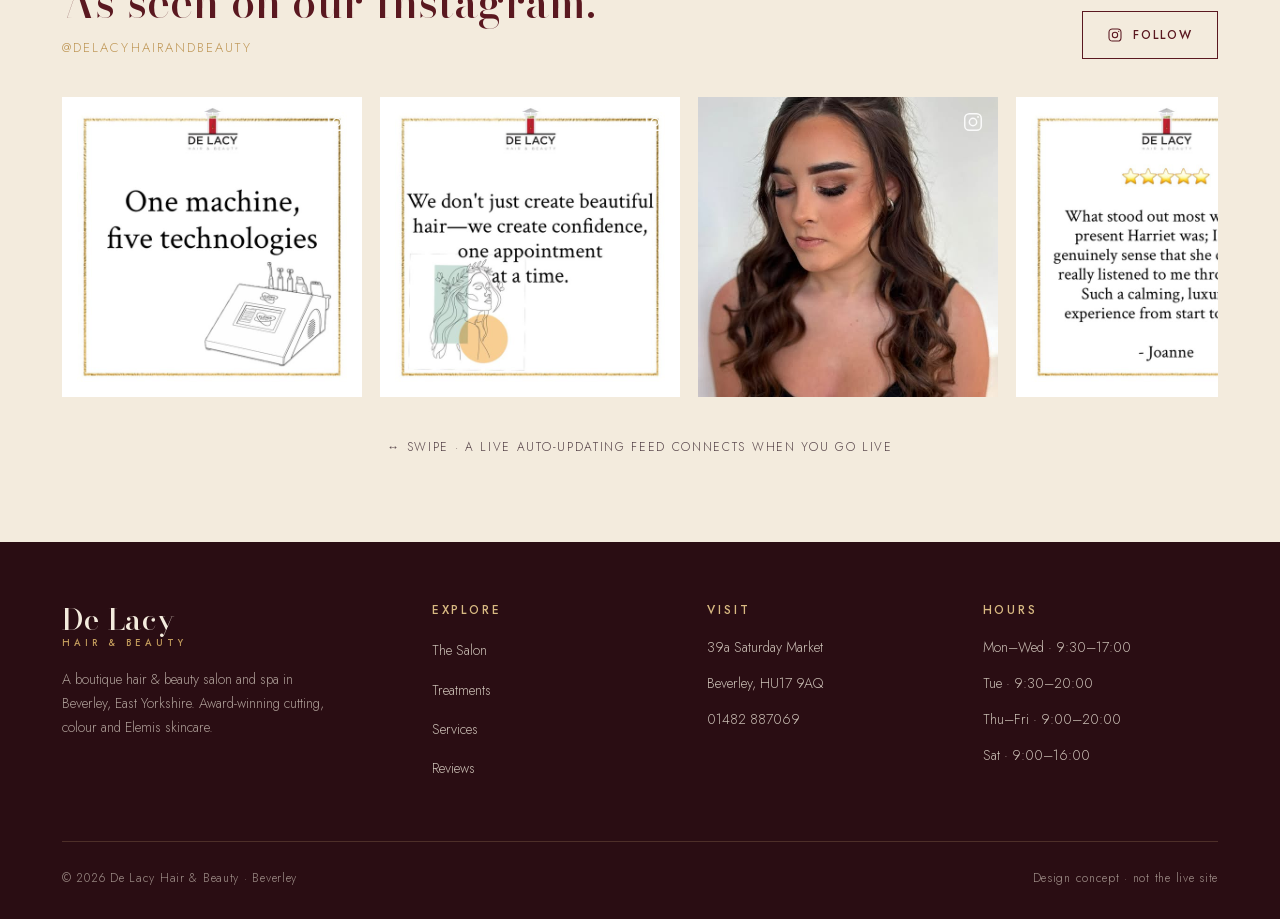
==== commit 0b83404f: "Door intro: white nav after doors open so the header stays visible The real nav was transparent with" ====
--- a/index.html
+++ b/index.html
@@ -78,22 +78,22 @@
 .topbar .award-short{display:none}
 
 /* nav */
-.nav{position:fixed;top:40px;left:0;right:0;z-index:60;transition:top .3s ease,background .4s ease,box-shadow .4s ease,padding .4s ease}
+.nav{position:fixed;top:40px;left:0;right:0;z-index:60;background:#fff;box-shadow:0 1px 0 rgba(42,13,19,.08);transition:top .3s ease,background .4s ease,box-shadow .4s ease,padding .4s ease}
 .nav .wrap{display:flex;align-items:center;justify-content:space-between;padding-top:22px;padding-bottom:22px;transition:padding .4s ease}
-.brand{display:flex;flex-direction:column;line-height:1;color:var(--ivory);transition:color .4s ease}
+.brand{display:flex;flex-direction:column;line-height:1;color:var(--wine);transition:color .4s ease}
 .brand .name{font-family:var(--serif);font-weight:500;font-size:30px;letter-spacing:.02em}
-.brand .sub{font-family:var(--sans);font-weight:500;font-size:9.5px;letter-spacing:.42em;text-transform:uppercase;margin-top:5px;color:var(--gold-soft)}
+.brand .sub{font-family:var(--sans);font-weight:500;font-size:9.5px;letter-spacing:.42em;text-transform:uppercase;margin-top:5px;color:var(--gold)}
 .nav-links{display:flex;align-items:center;gap:34px;list-style:none}
-.nav-links a{font-family:var(--sans);font-weight:400;font-size:13px;letter-spacing:.14em;text-transform:uppercase;color:var(--ivory);position:relative;padding:4px 0;transition:color .3s}
+.nav-links a{font-family:var(--sans);font-weight:400;font-size:13px;letter-spacing:.14em;text-transform:uppercase;color:var(--wine);position:relative;padding:4px 0;transition:color .3s}
 .nav-links a::after{content:"";position:absolute;left:0;bottom:-2px;width:0;height:1px;background:var(--gold);transition:width .35s ease}
-.nav-links a:hover{color:var(--gold-soft)}
+.nav-links a:hover{color:var(--gold)}
 .nav-links a:hover::after{width:100%}
 .nav .book{padding:12px 24px;font-size:12px}
-.nav.scrolled{top:0;background:var(--wine);box-shadow:0 8px 30px rgba(42,13,19,.28)}
+.nav.scrolled{top:0;background:#fff;box-shadow:0 8px 30px rgba(42,13,19,.14)}
 .nav.scrolled .wrap{padding-top:14px;padding-bottom:14px}
 .nav.scrolled .brand .name{font-size:24px}
 .burger{display:none;flex-direction:column;gap:5px;background:none;border:0;cursor:pointer;padding:8px}
-.burger span{width:26px;height:2px;background:var(--ivory);transition:.3s}
+.burger span{width:26px;height:2px;background:var(--wine);transition:.3s}
 
 /* hero */
 .hero{position:relative;min-height:100vh;display:flex;align-items:center;color:var(--ivory);overflow:hidden}
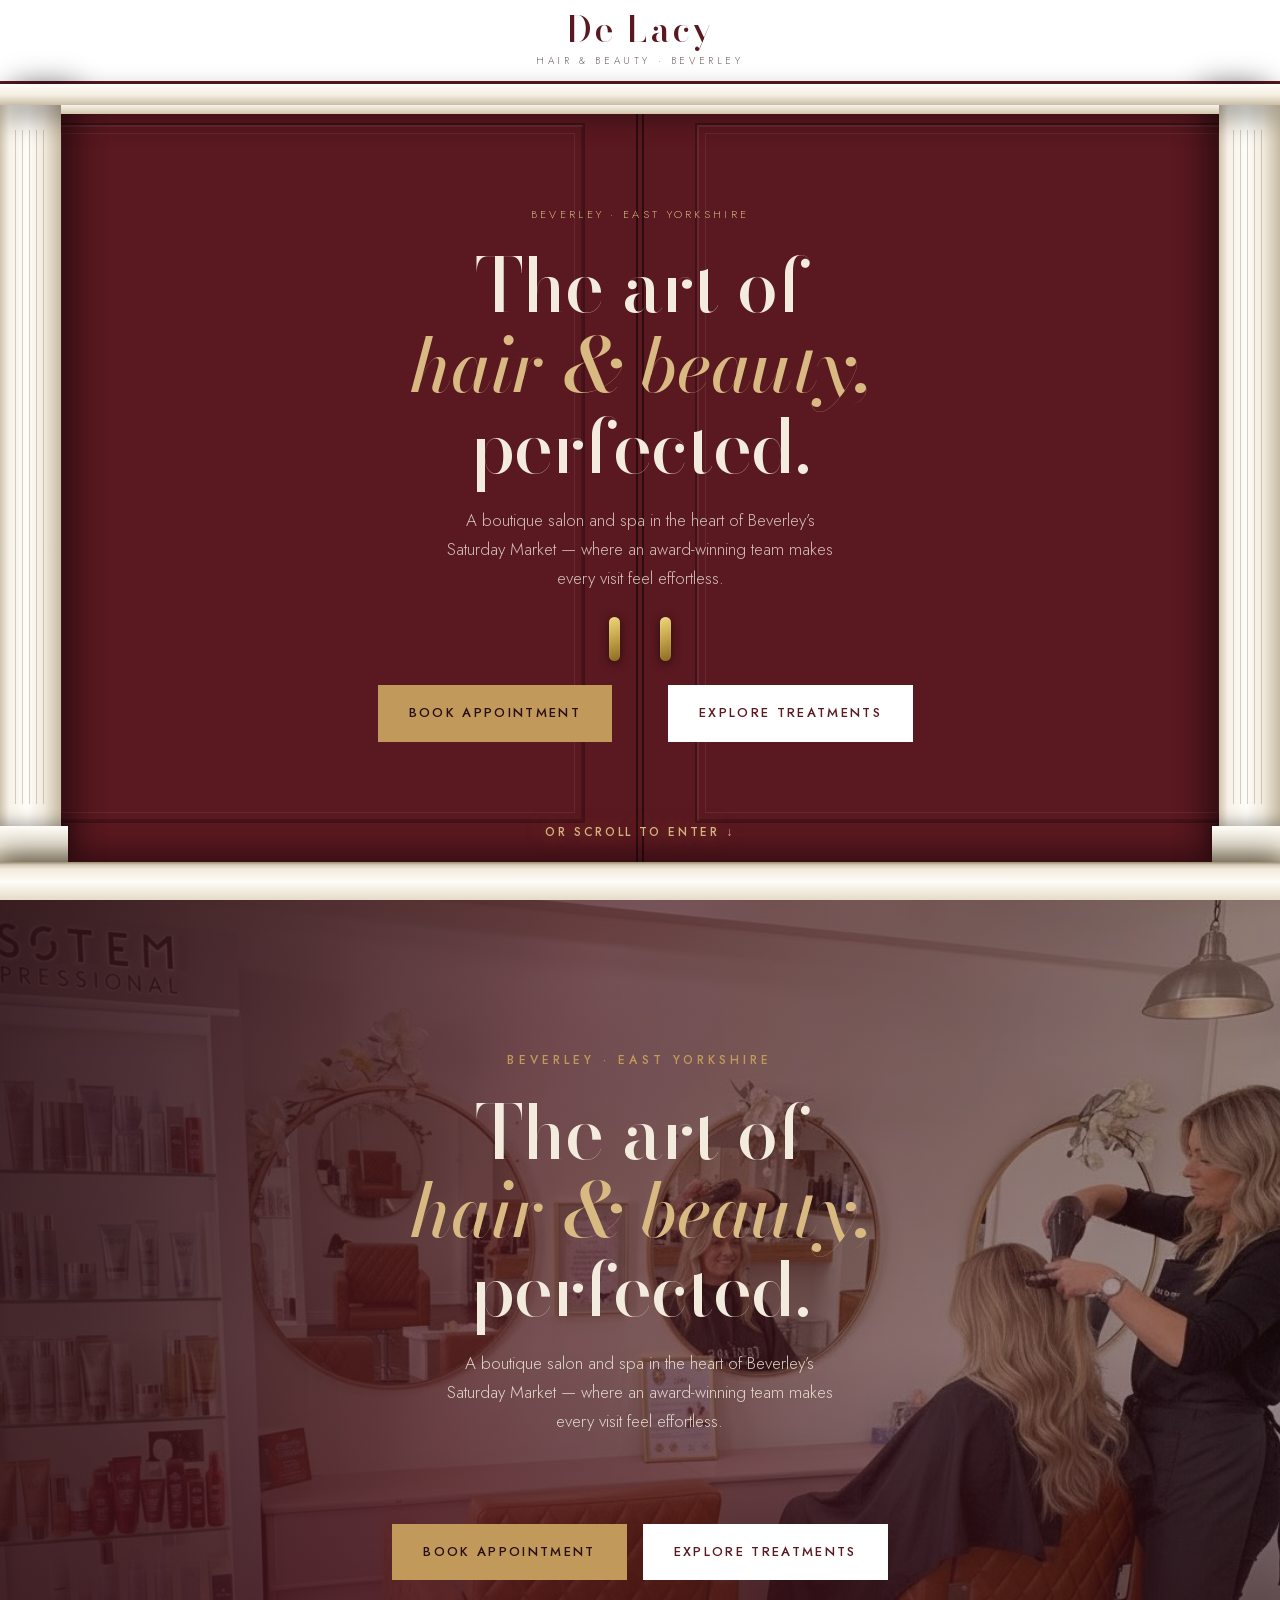
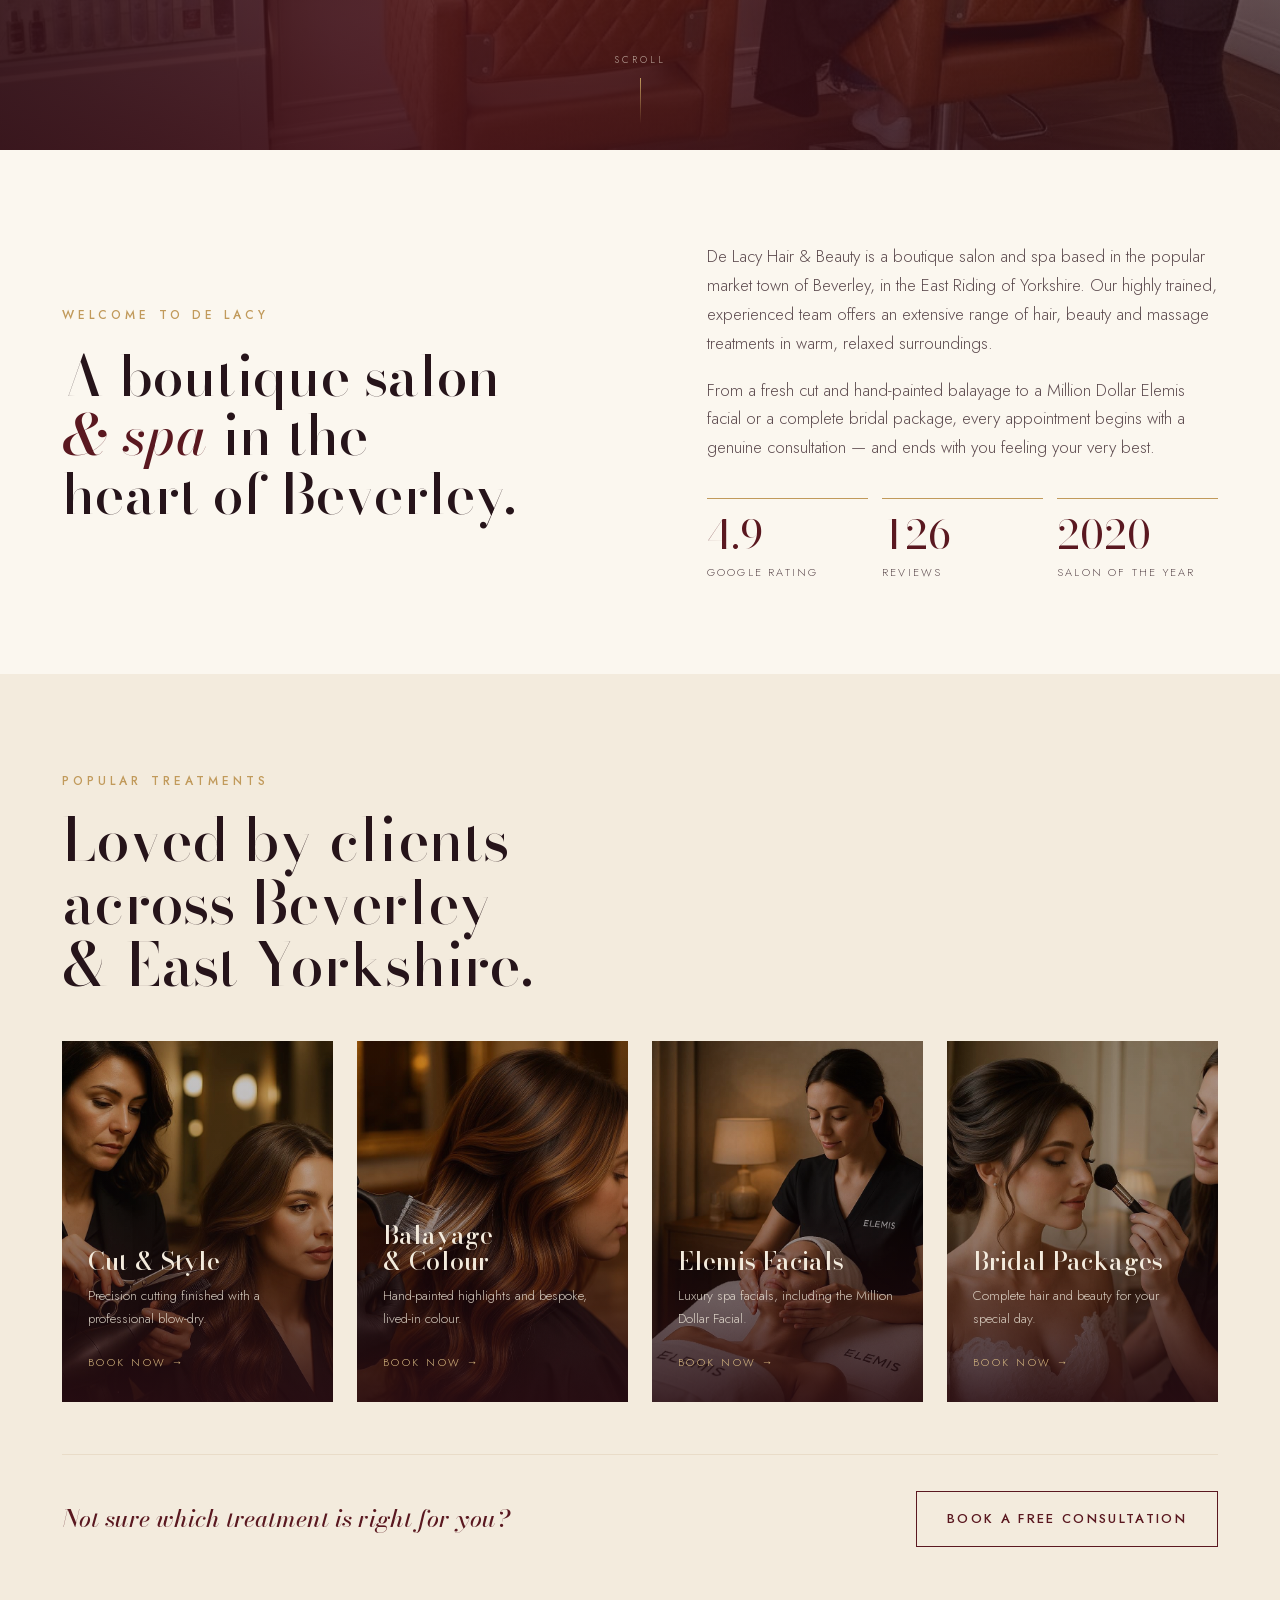
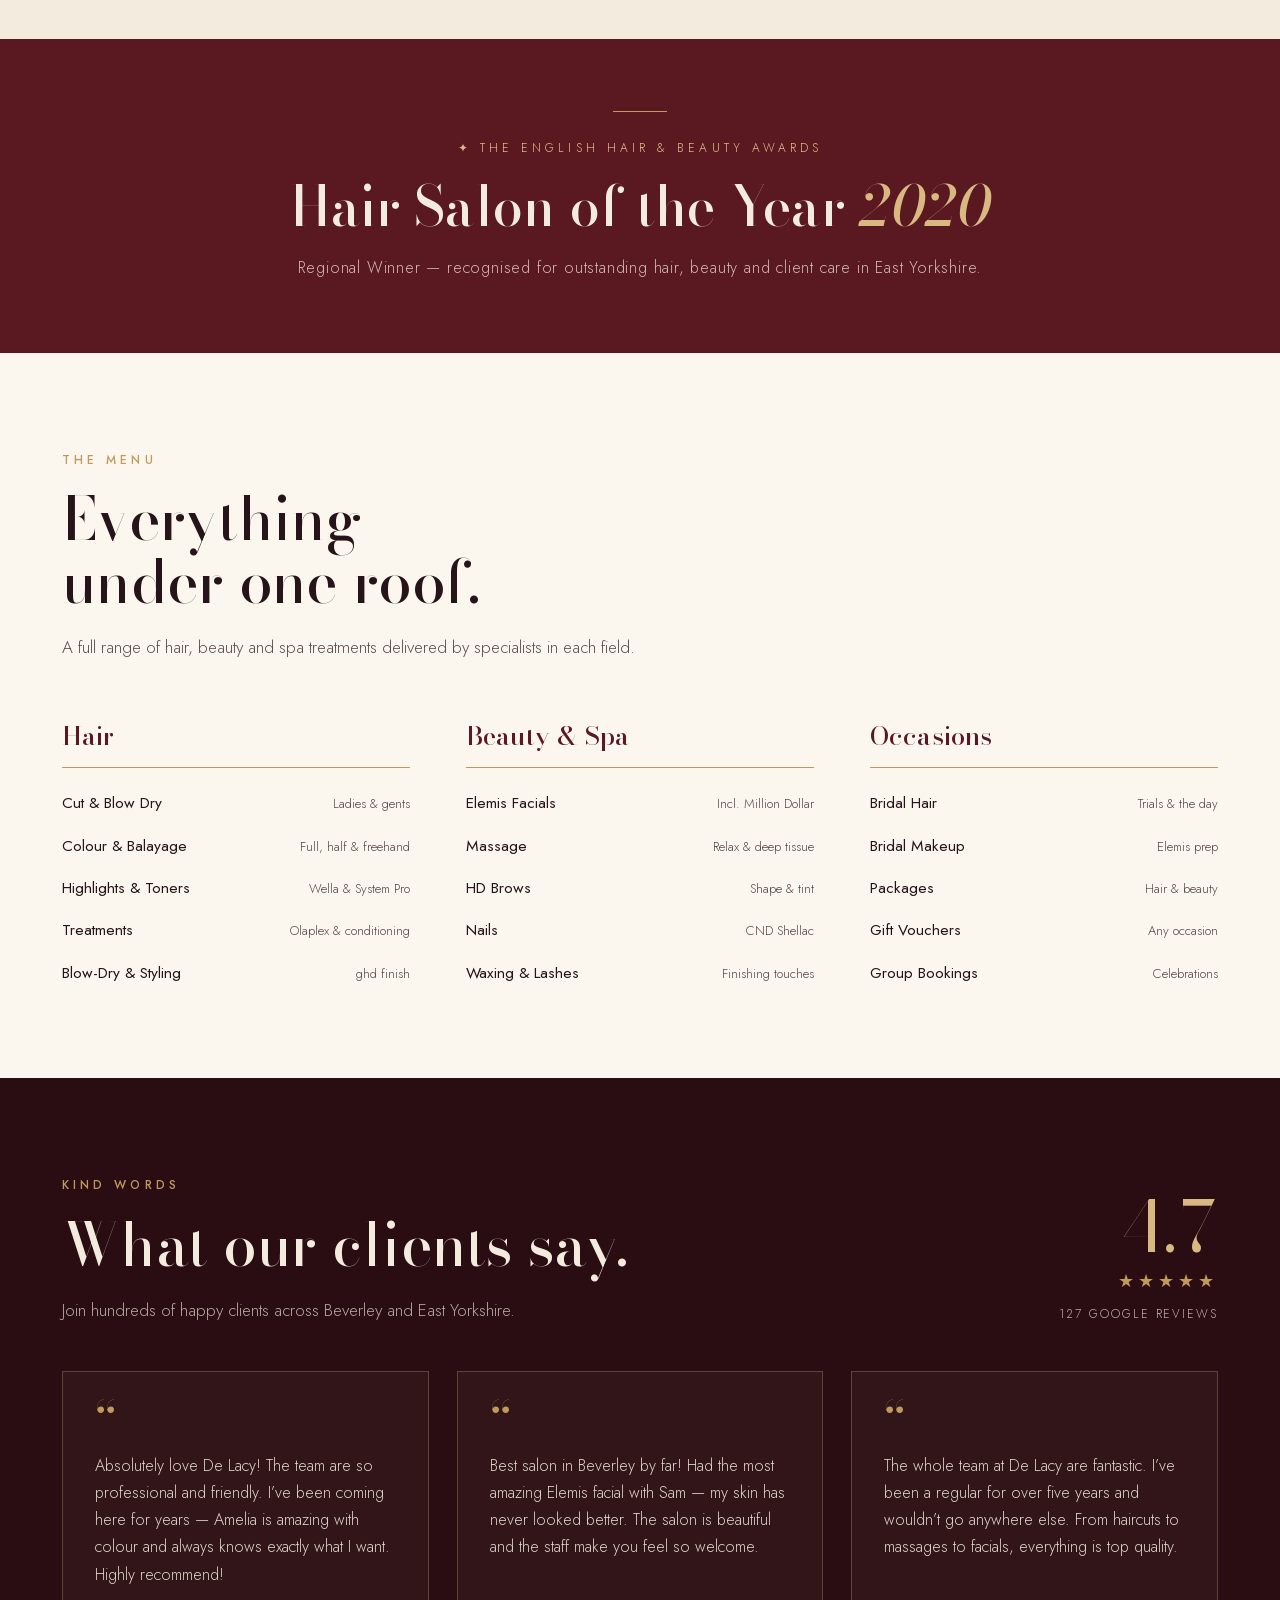
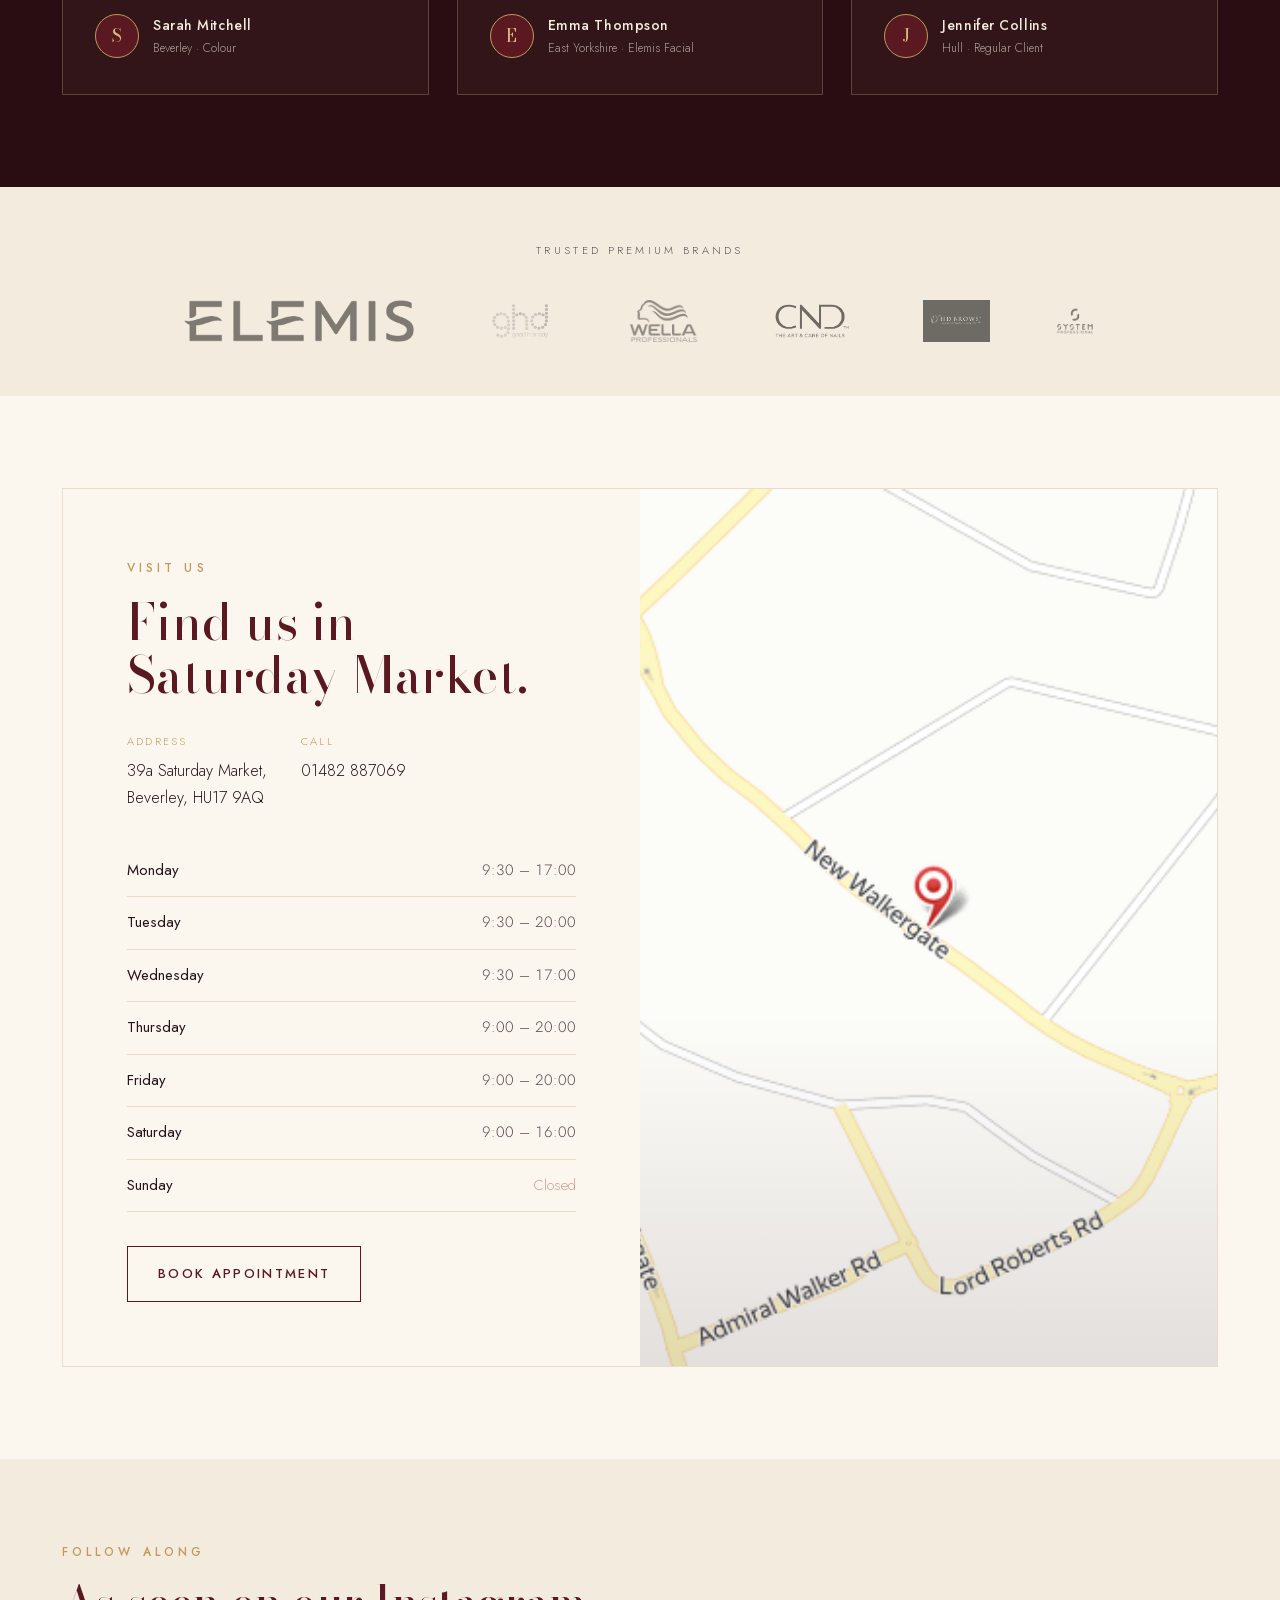
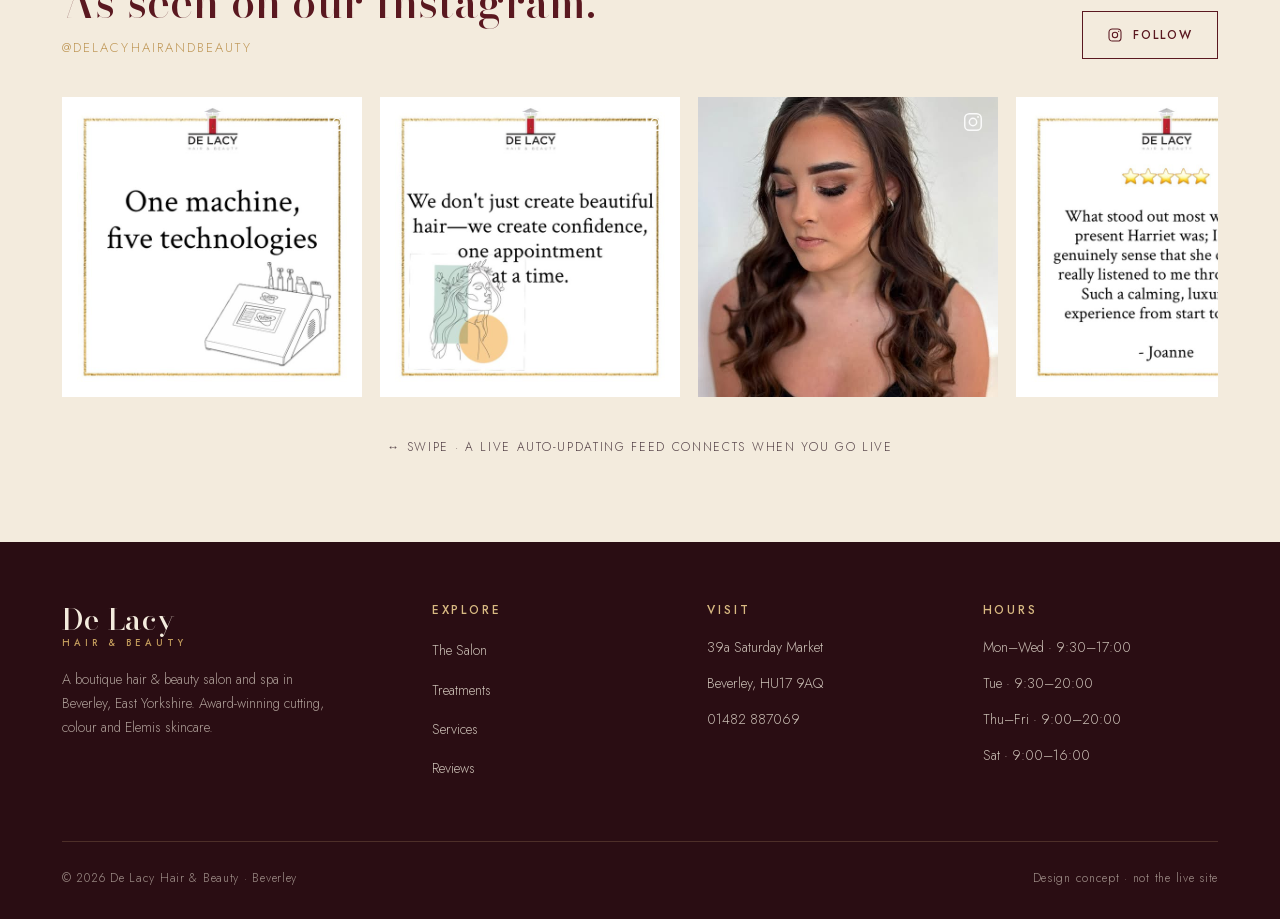
==== commit f75c1755: "Door hand-off: pin header to top, fade menu in, centre hero to match - Nav sits flush at top:0 (was " ====
--- a/index.html
+++ b/index.html
@@ -78,7 +78,7 @@
 .topbar .award-short{display:none}
 
 /* nav */
-.nav{position:fixed;top:40px;left:0;right:0;z-index:60;background:#fff;box-shadow:0 1px 0 rgba(42,13,19,.08);transition:top .3s ease,background .4s ease,box-shadow .4s ease,padding .4s ease}
+.nav{position:fixed;top:0;left:0;right:0;z-index:60;background:#fff;box-shadow:0 1px 0 rgba(42,13,19,.08);transition:top .3s ease,background .4s ease,box-shadow .4s ease,padding .4s ease}
 .nav .wrap{display:flex;align-items:center;justify-content:space-between;padding-top:22px;padding-bottom:22px;transition:padding .4s ease}
 .brand{display:flex;flex-direction:column;line-height:1;color:var(--wine);transition:color .4s ease}
 .brand .name{font-family:var(--serif);font-weight:500;font-size:30px;letter-spacing:.02em}
@@ -88,6 +88,13 @@
 .nav-links a::after{content:"";position:absolute;left:0;bottom:-2px;width:0;height:1px;background:var(--gold);transition:width .35s ease}
 .nav-links a:hover{color:var(--gold)}
 .nav-links a:hover::after{width:100%}
+/* menu titles fade onto the header once the doors have opened */
+.has-door .nav-links a{opacity:0;transform:translateY(-5px);transition:opacity .7s ease,transform .7s ease}
+.has-door .nav.lit .nav-links a{opacity:1;transform:none}
+.has-door .nav.lit .nav-links li:nth-child(2) a{transition-delay:.06s}
+.has-door .nav.lit .nav-links li:nth-child(3) a{transition-delay:.12s}
+.has-door .nav.lit .nav-links li:nth-child(4) a{transition-delay:.18s}
+.has-door .nav.lit .nav-links li:nth-child(5) a{transition-delay:.24s}
 .nav .book{padding:12px 24px;font-size:12px}
 .nav.scrolled{top:0;background:#fff;box-shadow:0 8px 30px rgba(42,13,19,.14)}
 .nav.scrolled .wrap{padding-top:14px;padding-bottom:14px}
@@ -104,18 +111,18 @@
 .hero-bg::after{content:"";position:absolute;inset:0;background:
   linear-gradient(105deg, rgba(42,13,19,.9) 0%, rgba(74,20,27,.72) 40%, rgba(42,13,19,.35) 100%),
   linear-gradient(0deg, rgba(42,13,19,.7), rgba(42,13,19,0) 45%)}
-.hero .wrap{position:relative;z-index:2;padding-top:120px;padding-bottom:90px}
-.hero-inner{max-width:760px}
-.hero .eyebrow{opacity:0;animation:up .9s .2s ease forwards}
-.hero h1{font-size:clamp(46px,7.4vw,104px);font-weight:500;margin:22px 0 8px;letter-spacing:-.01em}
+.hero .wrap{position:relative;z-index:2;padding-top:120px;padding-bottom:90px;text-align:center}
+.hero-inner{max-width:680px;margin:0 auto}
+.hero .eyebrow{display:block;margin-bottom:22px;opacity:0;animation:up .9s .2s ease forwards}
+.hero h1{font-size:clamp(38px,5.8vw,78px);font-weight:500;margin:0 0 20px;letter-spacing:-.01em}
 .hero h1 .it{font-style:italic;color:var(--gold-soft)}
 .hero h1 span{display:block;opacity:0;animation:up 1s ease forwards}
 .hero h1 span:nth-child(1){animation-delay:.35s}
 .hero h1 span:nth-child(2){animation-delay:.5s}
 .hero h1 span:nth-child(3){animation-delay:.65s}
-.hero p.lead{font-size:19px;font-weight:300;max-width:520px;color:rgba(243,235,221,.86);margin-top:26px;opacity:0;animation:up 1s .85s ease forwards}
-.hero-cta{display:flex;gap:16px;flex-wrap:wrap;margin-top:38px;opacity:0;animation:up 1s 1s ease forwards}
-.hero-badge{position:absolute;right:0;bottom:64px;z-index:2;text-align:right;opacity:0;animation:up 1s 1.2s ease forwards}
+.hero p.lead{font-size:clamp(14px,1.4vw,17px);font-weight:300;max-width:400px;color:rgba(243,235,221,.86);margin:0 auto 88px;opacity:0;animation:up 1s .85s ease forwards}
+.hero-cta{display:flex;gap:16px;flex-wrap:wrap;justify-content:center;margin-top:0;opacity:0;animation:up 1s 1s ease forwards}
+.hero-badge{display:none}
 .hero-badge .yr{font-family:var(--serif);font-size:64px;color:var(--gold-soft);line-height:1}
 .hero-badge .lb{font-size:11px;letter-spacing:.28em;text-transform:uppercase;color:rgba(243,235,221,.8);margin-top:8px}
 .scrollcue{position:absolute;left:50%;bottom:26px;transform:translateX(-50%);z-index:2;font-size:10px;letter-spacing:.3em;text-transform:uppercase;color:rgba(243,235,221,.7);display:flex;flex-direction:column;align-items:center;gap:10px}
@@ -375,8 +382,8 @@
 .di-h1 .it{font-style:italic;color:var(--gold-soft)}
 .di-lead-d{font-size:clamp(14px,1.4vw,17px);font-weight:300;color:rgba(243,235,221,.8);max-width:400px;margin:0 auto 92px;line-height:1.72}
 .di-cta{display:flex;gap:14px;justify-content:center;flex-wrap:wrap}
-.di-cta .btn-white{background:#fff;color:var(--wine);border-color:#fff}
-.di-cta .btn-white:hover{background:rgba(255,255,255,.9);transform:translateY(-3px)}
+.btn-white{background:#fff;color:var(--wine);border-color:#fff}
+.btn-white:hover{background:rgba(255,255,255,.9);transform:translateY(-3px)}
 /* scroll hint */
 .di-scroll-hint{position:absolute;bottom:calc(var(--th) + 20px);left:50%;transform:translateX(-50%);z-index:6;color:var(--gold-soft);font-family:var(--sans);font-size:12px;font-weight:500;letter-spacing:.22em;text-transform:uppercase;white-space:nowrap;animation:diHint 2s ease-in-out infinite;pointer-events:none;text-shadow:0 0 20px rgba(201,168,76,.6)}
 /* --f is the scrub fade factor; the keyframes would otherwise beat any inline opacity */
@@ -490,7 +497,7 @@
       <p class="lead">A boutique salon and spa in the heart of Beverley&rsquo;s Saturday Market — where an award-winning team makes every visit feel effortless.</p>
       <div class="hero-cta">
         <a href="https://delacysalons.co.uk/" target="_blank" rel="noopener" class="btn btn-gold">Book Appointment</a>
-        <a href="#treatments" class="btn btn-ghost">Explore Treatments</a>
+        <a href="#treatments" class="btn btn-white">Explore Treatments</a>
       </div>
     </div>
   </div>
@@ -778,6 +785,10 @@
     }else{
       if('scrollRestoration' in history) history.scrollRestoration='manual';
 
+      // hold the menu titles hidden until the doors open, then fade them in
+      document.documentElement.classList.add('has-door');
+      var navEl=document.getElementById('nav');
+
       var H=1, ticking=false, baseW=window.innerWidth;
       // Fixed px, not 90vh. On mobile the URL bar collapses mid-scroll, which
       // would resize a vh-based stage and make the doors jump under the finger.
@@ -809,6 +820,8 @@
         var p=clamp(window.scrollY/H,0,1);
         if(p===prev.p) return;
         prev.p=p;
+        // doors are open enough — let the header titles fade in
+        if(navEl && p>0.82) navEl.classList.add('lit');
         var e=ease(p), a=(e*105).toFixed(2);
         // swing away from the viewer, into the salon. The other sign brings the
         // panels toward the camera, where perspective magnifies them past the
